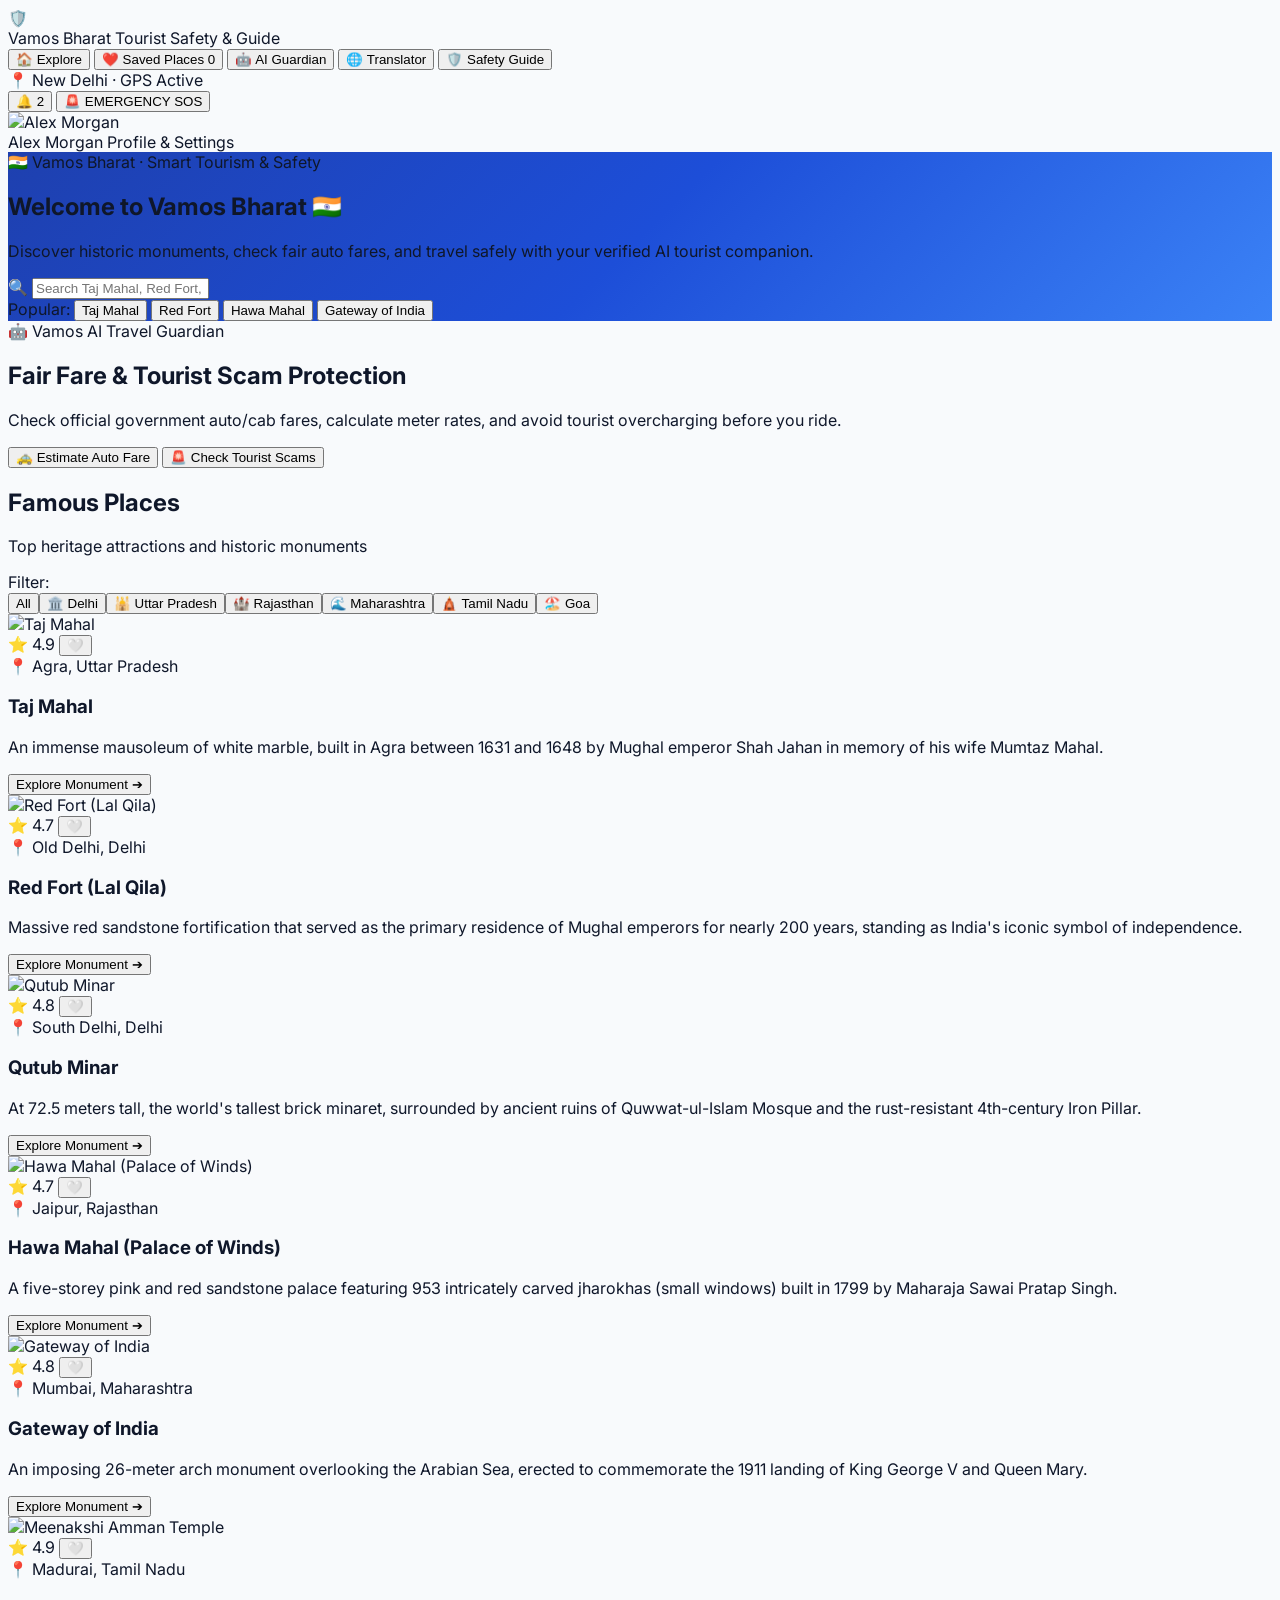
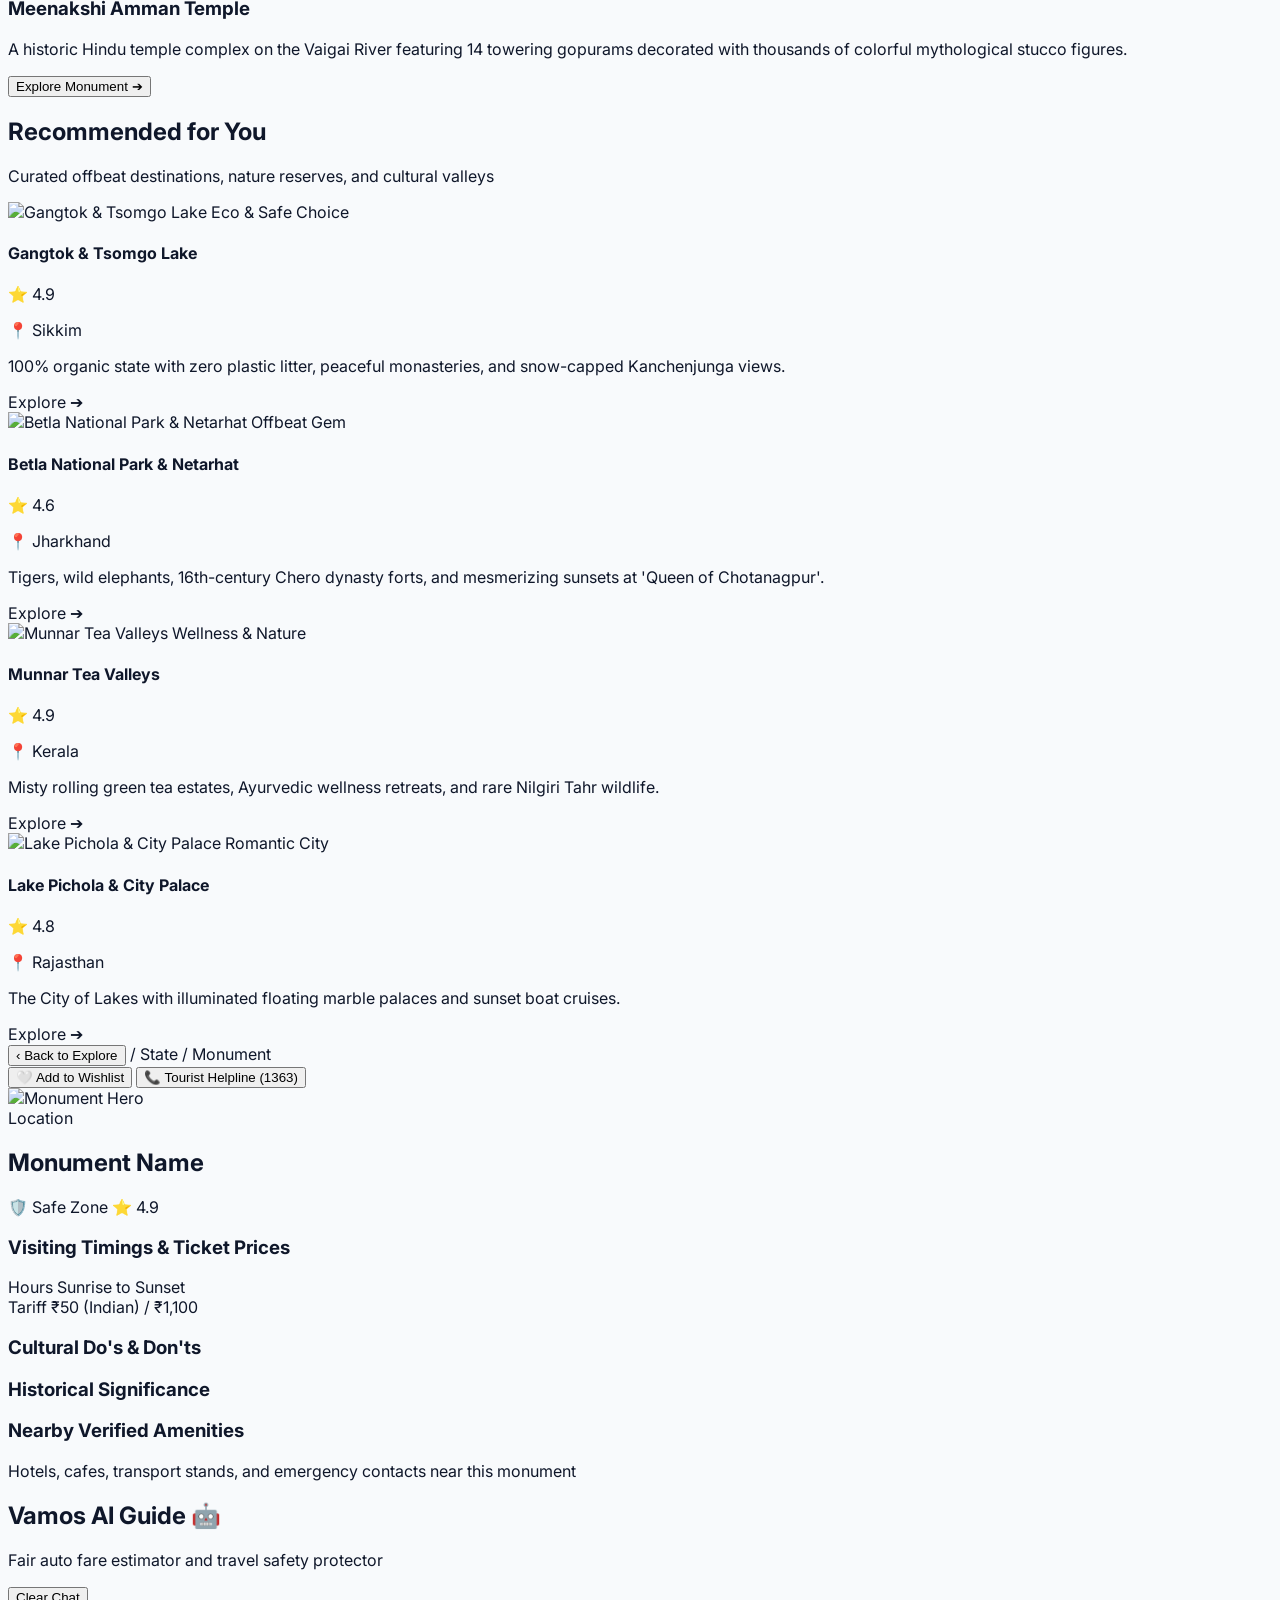
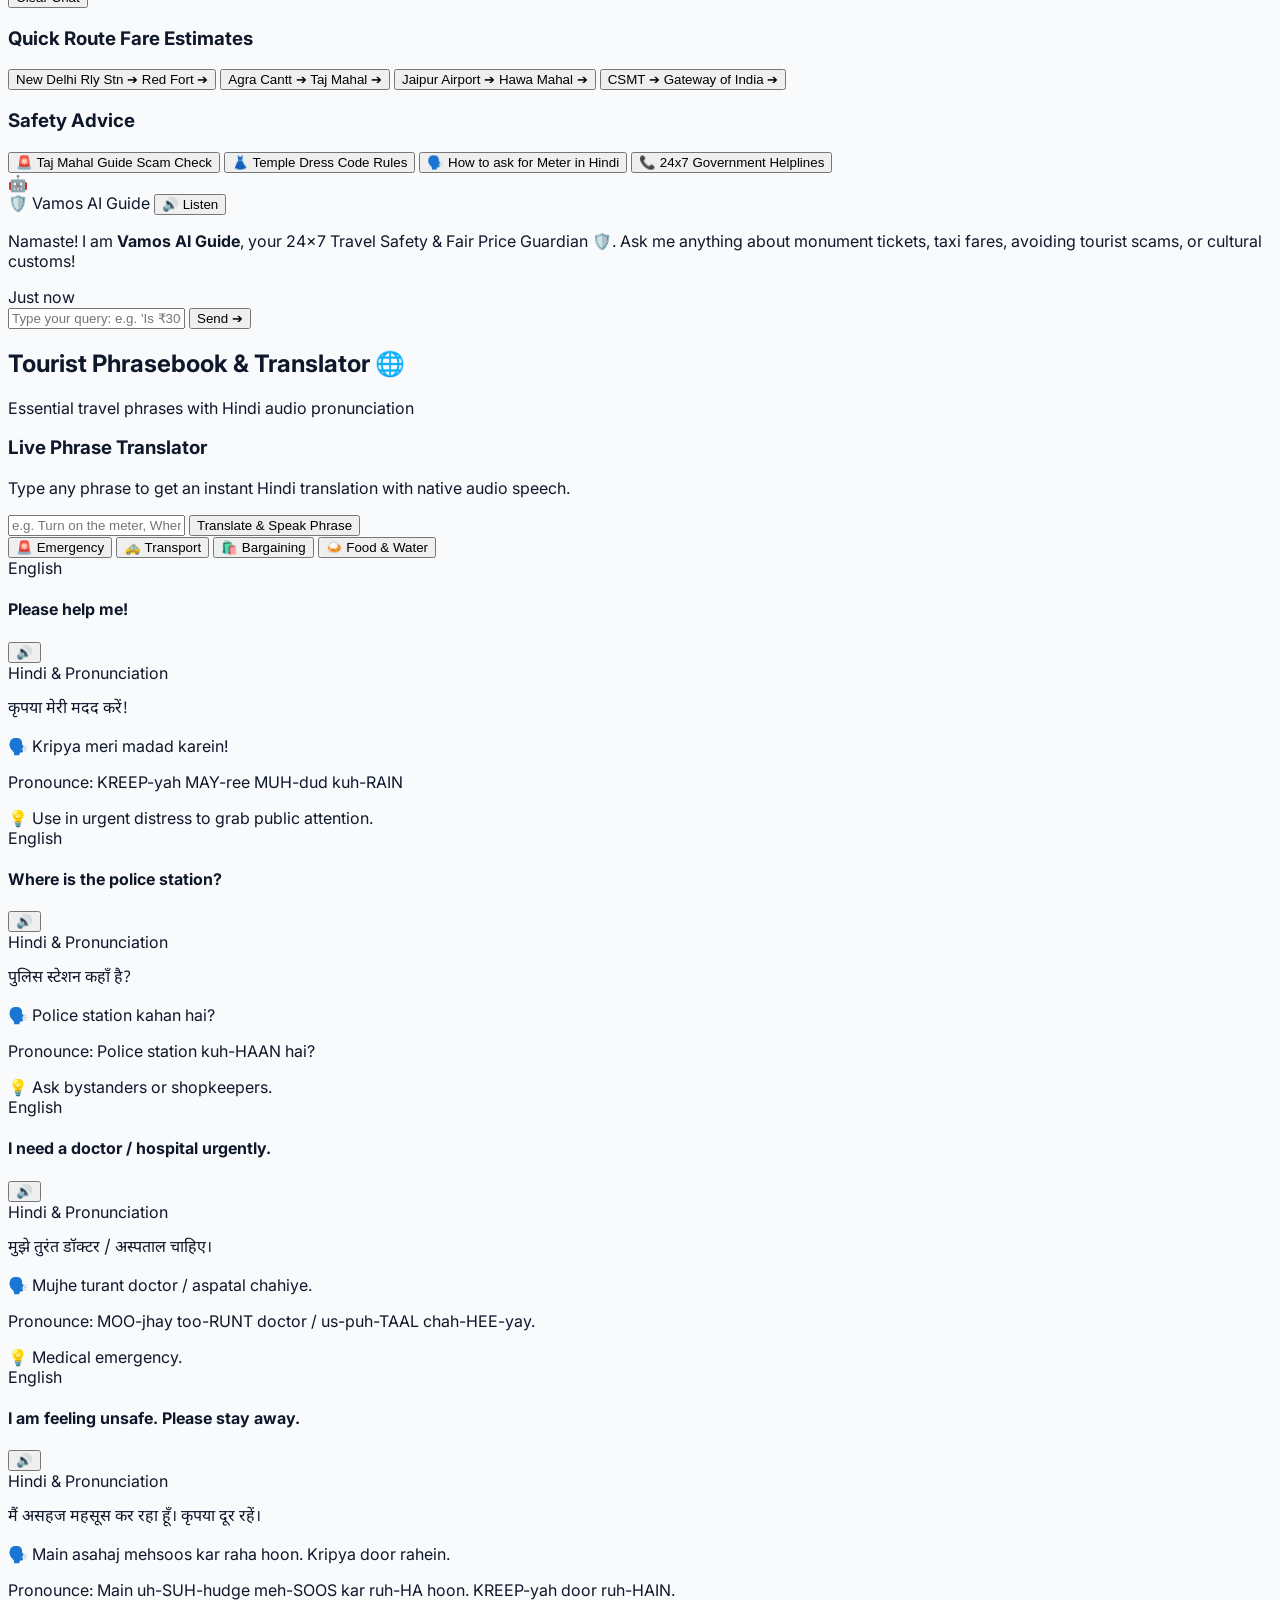
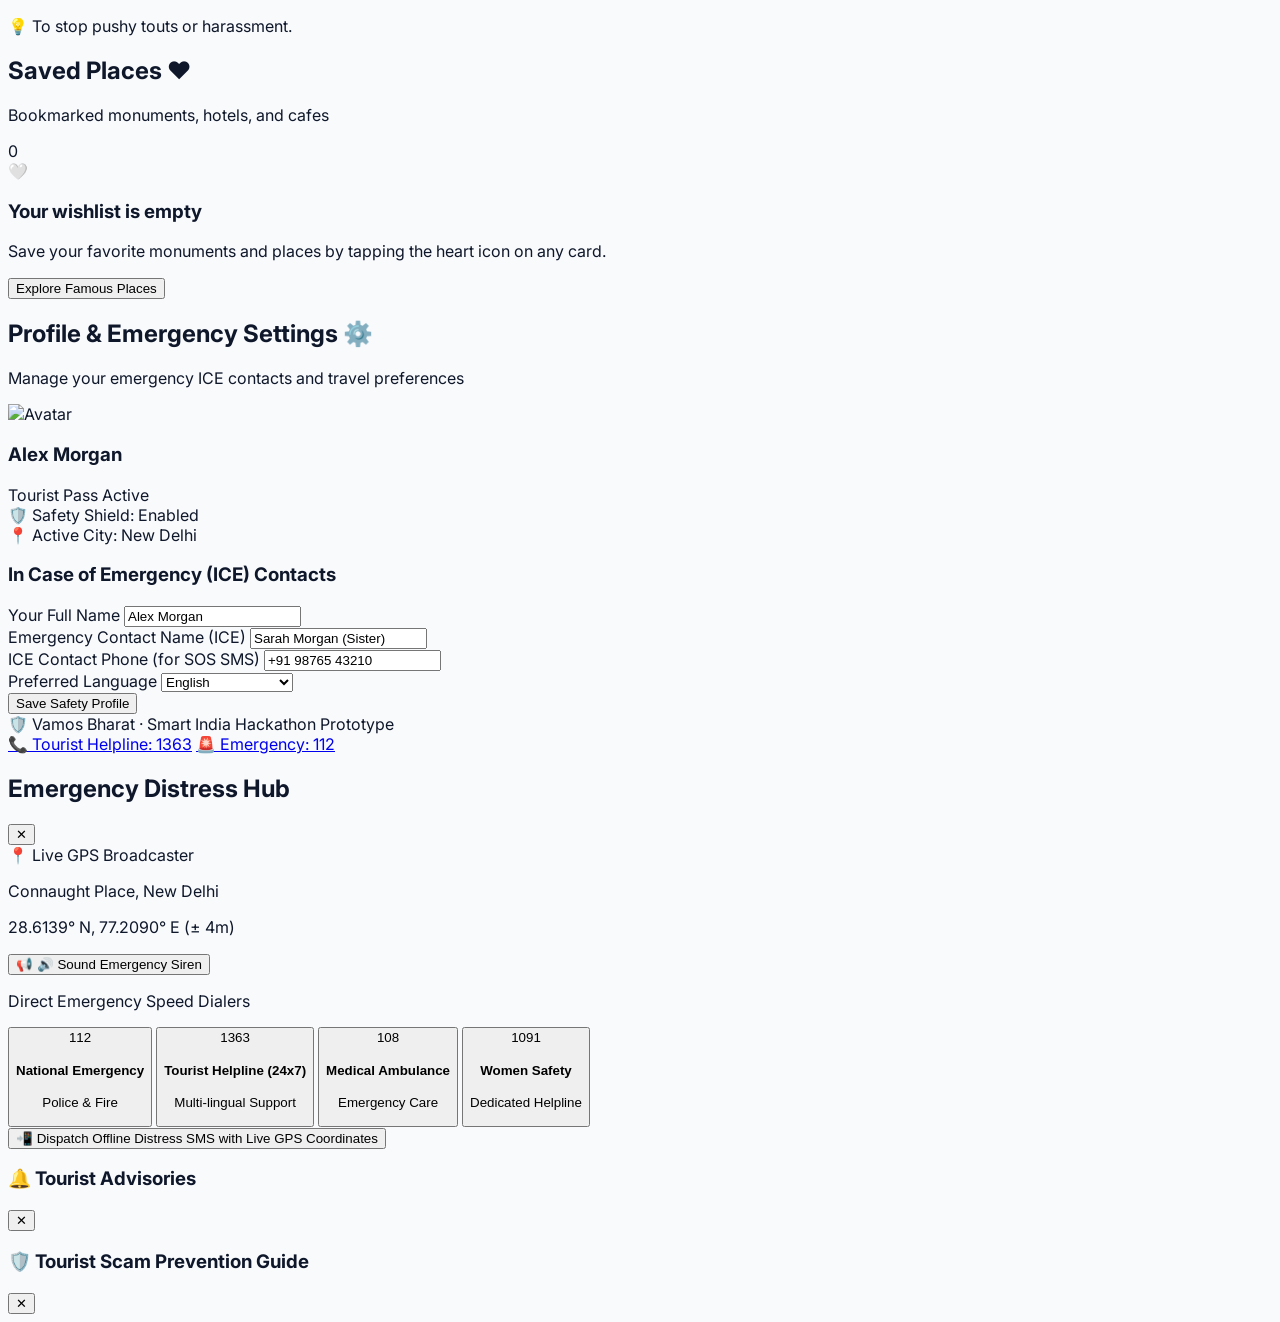
==== frontend/index.html @ 73ba0bb0 "Build YatraSuraksha / Vamos Bharat matching yatrasuraksha-sih-fuef.vercel.app with vercel deployment" ====
<!DOCTYPE html>
<html lang="en">
<head>
  <meta charset="UTF-8" />
  <meta name="viewport" content="width=device-width, initial-scale=1.0" />
  <title>Vamos Bharat - Smart Tourism & Tourist Safety Platform</title>
  <meta name="description" content="AI-powered Tourist Safety, Fair Price Guardian & Verified Monument Travel Companion for Smart India Hackathon. Features real-time GPS safety status, verified monument guides, fair fare calculator, AI tourist guardian, translation toolkit, and 1-tap SOS emergency response." />

  <!-- Tailwind CSS CDN -->
  <script src="https://cdn.tailwindcss.com"></script>
  <script>
    tailwind.config = {
      theme: {
        extend: {
          colors: {
            brand: {
              50: '#eff6ff',
              100: '#dbeafe',
              500: '#3b82f6',
              600: '#2563eb',
              700: '#1d4ed8',
            },
            emergency: {
              500: '#ef4444',
              600: '#dc2626',
              700: '#b91c1c',
            },
            surface: '#f8fafc',
            slateHeading: '#0f172a',
            slateMuted: '#64748b'
          }
        }
      }
    }
  </script>

  <!-- Custom CSS -->
  <link rel="stylesheet" href="styles.css" />
</head>

<body class="bg-slate-50 min-h-screen text-slate-900 antialiased selection:bg-blue-600 selection:text-white flex flex-col justify-between">

  <!-- ========================================== -->
  <!-- 1. CLEAN DESKTOP TOP NAVIGATION BAR        -->
  <!-- ========================================== -->
  <header class="sticky top-0 z-40 bg-white/95 backdrop-blur-md border-b border-slate-200 shadow-xs">
    <div class="max-w-7xl mx-auto px-6 lg:px-8">
      <div class="flex items-center justify-between h-20 gap-6">
        
        <!-- Left: Clean Brand Logo -->
        <div class="flex items-center gap-3 cursor-pointer flex-shrink-0" onclick="window.Router.navigateTo('home-view')">
          <div class="w-11 h-11 rounded-2xl bg-gradient-to-tr from-blue-600 to-indigo-600 flex items-center justify-center text-white text-2xl font-bold shadow-md">
            🛡️
          </div>
          <div>
            <span class="text-lg font-extrabold tracking-tight text-slate-900 leading-none">Vamos Bharat</span>
            <span class="block text-xs font-medium text-slate-500 mt-0.5">Tourist Safety & Guide</span>
          </div>
        </div>

        <!-- Center: Clean Navigation Links -->
        <nav class="hidden md:flex items-center gap-2">
          <button data-nav-target="home-view" class="px-4 py-2 rounded-xl text-xs font-bold text-blue-600 bg-blue-50 transition">
            🏠 Explore
          </button>
          
          <button data-nav-target="wishlist-view" class="px-4 py-2 rounded-xl text-xs font-bold text-slate-600 hover:text-blue-600 hover:bg-slate-100 transition relative">
            ❤️ Saved Places
            <span class="wishlist-badge-count text-[10px] bg-blue-600 text-white font-bold px-1.5 py-0.2 rounded-full hidden ml-1">0</span>
          </button>

          <button data-nav-target="ai-chat-view" class="px-4 py-2 rounded-xl text-xs font-bold text-slate-600 hover:text-blue-600 hover:bg-slate-100 transition">
            🤖 AI Guardian
          </button>

          <button data-nav-target="translation-view" class="px-4 py-2 rounded-xl text-xs font-bold text-slate-600 hover:text-blue-600 hover:bg-slate-100 transition">
            🌐 Translator
          </button>

          <button onclick="window.App.openScamGuideModal()" class="px-4 py-2 rounded-xl text-xs font-bold text-slate-600 hover:text-blue-600 hover:bg-slate-100 transition">
            🛡️ Safety Guide
          </button>
        </nav>

        <!-- Right: GPS Status, SOS Button & Visible Profile -->
        <div class="flex items-center gap-4 flex-shrink-0">
          
          <!-- Live GPS Status Badge -->
          <div class="hidden lg:flex items-center gap-2 bg-emerald-50 border border-emerald-200 px-3 py-1.5 rounded-xl text-xs font-semibold text-emerald-800">
            <span class="w-2 h-2 rounded-full bg-emerald-500 animate-ping"></span>
            <span>📍 New Delhi · GPS Active</span>
          </div>

          <!-- Notification Bell -->
          <button id="notification-bell-btn" class="w-10 h-10 rounded-xl bg-slate-100 hover:bg-slate-200 flex items-center justify-center text-slate-700 relative transition" title="Tourist Advisories">
            <span class="text-base">🔔</span>
            <span class="absolute -top-1 -right-1 w-4 h-4 rounded-full bg-rose-500 text-white text-[10px] font-bold flex items-center justify-center ring-2 ring-white">2</span>
          </button>

          <!-- High-Contrast Emergency SOS Button -->
          <button data-trigger-sos class="sos-glow-button px-5 py-2.5 rounded-xl bg-rose-600 hover:bg-rose-700 text-white text-xs font-extrabold shadow-md flex items-center gap-2 transition transform active:scale-95" title="Emergency SOS Dispatch">
            <span class="text-base">🚨</span>
            <span>EMERGENCY SOS</span>
          </button>

          <!-- User Profile: Clearly Visible Picture and Name -->
          <div data-nav-target="profile-view" class="flex items-center gap-3 pl-3 border-l border-slate-200 cursor-pointer group">
            <img src="https://images.unsplash.com/photo-1534528741775-53994a69daeb?auto=format&fit=crop&w=160&q=80" alt="Alex Morgan" class="w-10 h-10 rounded-full object-cover border-2 border-blue-600 group-hover:ring-2 group-hover:ring-blue-400 shadow-sm transition" />
            <div class="hidden sm:block text-left">
              <span id="header-user-greeting" class="text-xs font-bold text-slate-900 block leading-tight">Alex Morgan</span>
              <span class="text-[11px] text-slate-500">Profile & Settings</span>
            </div>
          </div>

        </div>

      </div>
    </div>
  </header>

  <!-- ========================================== -->
  <!-- MAIN CONTAINER FOR DESKTOP SPA VIEWS       -->
  <!-- ========================================== -->
  <main id="app-main-content" class="flex-1 max-w-7xl w-full mx-auto px-6 lg:px-8 py-8">
    
    <!-- ========================================== -->
    <!-- VIEW 1: HOME DASHBOARD (CLEAN & SPACIOUS)  -->
    <!-- ========================================== -->
    <section id="home-view" class="app-view space-y-12">
      
      <!-- Section: Clean Hero Banner -->
      <div class="hero-gradient-bg rounded-3xl p-8 sm:p-12 text-white shadow-md relative overflow-hidden flex flex-col items-center text-center space-y-5">
        <div class="max-w-3xl space-y-3 z-10">
          <div class="inline-flex items-center gap-2 px-4 py-1.5 rounded-full bg-white/15 backdrop-blur-md text-xs font-bold text-white border border-white/20">
            <span>🇮🇳</span> <span>Vamos Bharat · Smart Tourism & Safety</span>
          </div>
          <h1 class="text-3xl sm:text-4xl font-extrabold tracking-tight leading-tight">
            Welcome to Vamos Bharat 🇮🇳
          </h1>
          <p class="text-sm sm:text-base text-blue-100 leading-relaxed max-w-2xl mx-auto">
            Discover historic monuments, check fair auto fares, and travel safely with your verified AI tourist companion.
          </p>
        </div>

        <!-- Integrated Clean Search Bar -->
        <div class="w-full max-w-2xl relative z-10 mt-2">
          <span class="absolute inset-y-0 left-0 pl-4 flex items-center pointer-events-none text-slate-400 text-base">🔍</span>
          <input type="text" id="global-search-input" placeholder="Search Taj Mahal, Red Fort, Delhi, Jaipur, Mumbai..." class="w-full pl-12 pr-4 py-4 bg-white rounded-2xl text-sm font-medium text-slate-900 placeholder-slate-400 focus:outline-none focus:ring-4 focus:ring-blue-300 shadow-lg transition" />
        </div>

        <!-- Quick Search Tags -->
        <div class="flex flex-wrap items-center justify-center gap-2 text-xs text-blue-100 z-10 pt-1">
          <span class="font-medium text-blue-200">Popular:</span>
          <button onclick="window.App.handleSearch('Taj Mahal')" class="px-3 py-1 rounded-full bg-white/15 hover:bg-white/25 text-white transition">Taj Mahal</button>
          <button onclick="window.App.handleSearch('Red Fort')" class="px-3 py-1 rounded-full bg-white/15 hover:bg-white/25 text-white transition">Red Fort</button>
          <button onclick="window.App.handleSearch('Hawa Mahal')" class="px-3 py-1 rounded-full bg-white/15 hover:bg-white/25 text-white transition">Hawa Mahal</button>
          <button onclick="window.App.handleSearch('Gateway of India')" class="px-3 py-1 rounded-full bg-white/15 hover:bg-white/25 text-white transition">Gateway of India</button>
        </div>

        <!-- Background subtle glow -->
        <div class="absolute -right-12 -bottom-12 w-64 h-64 bg-white/10 rounded-full blur-2xl pointer-events-none"></div>
      </div>

      <!-- Section: AI Price & Safety Guardian Spotlight Card -->
      <div class="bg-white border border-slate-200 rounded-3xl p-6 sm:p-8 shadow-xs flex flex-col md:flex-row items-center justify-between gap-6">
        <div class="space-y-2 max-w-2xl">
          <div class="inline-flex items-center gap-2 px-3 py-1 rounded-full bg-blue-50 text-blue-700 text-xs font-bold">
            <span>🤖</span> <span>Vamos AI Travel Guardian</span>
          </div>
          <h2 class="text-xl font-extrabold text-slate-900">Fair Fare & Tourist Scam Protection</h2>
          <p class="text-xs sm:text-sm text-slate-600 leading-relaxed">
            Check official government auto/cab fares, calculate meter rates, and avoid tourist overcharging before you ride.
          </p>
        </div>

        <div class="flex flex-wrap items-center gap-3 flex-shrink-0">
          <button onclick="window.Router.navigateTo('ai-chat-view', { presetQuery: 'Auto fare estimate from Station to Red Fort' })" class="px-5 py-3 rounded-2xl bg-blue-600 hover:bg-blue-700 text-white text-xs font-bold shadow-sm transition flex items-center gap-2">
            <span>🚕</span> <span>Estimate Auto Fare</span>
          </button>
          <button onclick="window.Router.navigateTo('ai-chat-view', { presetQuery: 'Taj Mahal guide scam check and ticket cost' })" class="px-5 py-3 rounded-2xl bg-slate-100 hover:bg-slate-200 text-slate-700 text-xs font-bold transition flex items-center gap-2">
            <span>🚨</span> <span>Check Tourist Scams</span>
          </button>
        </div>
      </div>

      <!-- Section: Famous Places (3-Column Desktop Grid) -->
      <div class="space-y-6">
        <div class="flex flex-col sm:flex-row sm:items-center justify-between gap-4">
          <div>
            <h2 class="text-xl font-extrabold text-slate-900 tracking-tight">Famous Places</h2>
            <p class="text-xs text-slate-500 mt-0.5">Top heritage attractions and historic monuments</p>
          </div>

          <!-- State Filter Tabs -->
          <div class="flex items-center gap-2">
            <span class="text-xs font-bold text-slate-400">Filter:</span>
            <div id="states-pills-list" class="flex gap-2 overflow-x-auto no-scrollbar py-1">
              <!-- Rendered dynamically -->
            </div>
          </div>
        </div>

        <!-- 3-Column Grid -->
        <div id="famous-places-carousel" class="grid grid-cols-1 md:grid-cols-2 lg:grid-cols-3 gap-8">
          <!-- Rendered dynamically by app.js -->
        </div>
      </div>

      <!-- Section: Recommended Hidden Gems -->
      <div class="space-y-6 pt-6 border-t border-slate-200">
        <div>
          <h2 class="text-xl font-extrabold text-slate-900 tracking-tight">Recommended for You</h2>
          <p class="text-xs text-slate-500 mt-0.5">Curated offbeat destinations, nature reserves, and cultural valleys</p>
        </div>

        <div id="recommended-gems-list" class="grid grid-cols-1 sm:grid-cols-2 lg:grid-cols-4 gap-6">
          <!-- Rendered dynamically by app.js -->
        </div>
      </div>

    </section>

    <!-- ========================================== -->
    <!-- VIEW 2: MONUMENT DETAIL (CLEAN 2-COLUMN)   -->
    <!-- ========================================== -->
    <section id="monument-detail-view" class="app-view hidden space-y-8">
      
      <!-- Top Action Bar -->
      <div class="flex items-center justify-between pb-4 border-b border-slate-200">
        <div class="flex items-center gap-2 text-xs">
          <button data-back-btn class="px-4 py-2 rounded-xl bg-white border border-slate-200 hover:bg-slate-50 text-slate-700 font-bold flex items-center gap-1.5 shadow-xs transition">
            ‹ <span>Back to Explore</span>
          </button>
          <span class="text-slate-300">/</span>
          <span id="detail-breadcrumb-state" class="text-slate-500 font-medium">State</span>
          <span class="text-slate-300">/</span>
          <span id="detail-breadcrumb-name" class="font-bold text-slate-800">Monument</span>
        </div>

        <div class="flex items-center gap-3">
          <button id="detail-favorite-toggle-btn" class="px-5 py-2.5 rounded-xl bg-white border border-slate-200 text-xs font-bold text-slate-700 shadow-xs hover:border-rose-300 flex items-center gap-2 transition">
            🤍 <span>Add to Wishlist</span>
          </button>
          <button onclick="window.SOSSystem.confirmEmergencyCall('1363', 'Ministry of Tourism Helpline')" class="px-4 py-2.5 rounded-xl bg-blue-50 text-blue-700 border border-blue-200 text-xs font-bold hover:bg-blue-100 flex items-center gap-1.5">
            📞 <span>Tourist Helpline (1363)</span>
          </button>
        </div>
      </div>

      <!-- 2-Column Clean Layout -->
      <div class="grid grid-cols-1 lg:grid-cols-12 gap-10 items-start">
        
        <!-- Left Column (5 Cols): Hero Photo, Timings, Tickets & Do's/Don'ts -->
        <div class="lg:col-span-5 space-y-6">
          
          <!-- Hero Photo -->
          <div class="relative rounded-3xl overflow-hidden shadow-sm border border-slate-200">
            <img id="detail-hero-image" src="" alt="Monument Hero" class="w-full h-80 object-cover" />
            <div class="absolute inset-0 bg-gradient-to-t from-slate-950/80 via-transparent to-transparent"></div>
            
            <div class="absolute bottom-5 left-5 right-5 text-white">
              <span id="detail-monument-location" class="text-[11px] font-bold uppercase tracking-wider px-3 py-1 rounded bg-blue-600/90 inline-block mb-2">
                Location
              </span>
              <h2 id="detail-monument-title" class="text-2xl font-extrabold leading-tight text-white mb-1.5">Monument Name</h2>
              
              <div class="flex items-center justify-between text-xs font-bold">
                <span id="detail-safety-badge" class="text-emerald-400 bg-black/40 px-3 py-1 rounded-full backdrop-blur-xs">
                  🛡️ Safe Zone
                </span>
                <span id="detail-rating" class="text-amber-300">
                  ⭐ 4.9
                </span>
              </div>
            </div>
          </div>

          <!-- Quick Timings & Ticket Info -->
          <div class="bg-white rounded-3xl p-6 border border-slate-200 shadow-xs space-y-4">
            <h3 class="text-xs font-extrabold text-slate-900 uppercase tracking-wider">
              Visiting Timings & Ticket Prices
            </h3>
            
            <div class="grid grid-cols-2 gap-3 text-xs">
              <div class="bg-slate-50 rounded-2xl p-4 border border-slate-100">
                <span class="text-[10px] text-slate-400 uppercase font-bold tracking-wider block mb-1">Hours</span>
                <span id="detail-timings" class="font-bold text-slate-900">Sunrise to Sunset</span>
              </div>
              <div class="bg-slate-50 rounded-2xl p-4 border border-slate-100">
                <span class="text-[10px] text-slate-400 uppercase font-bold tracking-wider block mb-1">Tariff</span>
                <span id="detail-ticket-price" class="font-bold text-slate-900">₹50 (Indian) / ₹1,100</span>
              </div>
            </div>
          </div>

          <!-- Cultural Do's & Don'ts -->
          <div class="bg-white rounded-3xl p-6 border border-slate-200 shadow-xs space-y-4">
            <h3 class="text-xs font-extrabold text-slate-900 uppercase tracking-wider">
              Cultural Do's & Don'ts
            </h3>
            <ul id="detail-dos-list" class="space-y-2.5">
              <!-- Rendered dynamically -->
            </ul>
          </div>

        </div>

        <!-- Right Column (7 Cols): History, Architecture & Nearby Amenities -->
        <div class="lg:col-span-7 space-y-8">
          
          <!-- History & Architectural Significance -->
          <div class="bg-white rounded-3xl p-8 border border-slate-200 shadow-xs space-y-4">
            <h3 class="text-base font-extrabold text-slate-900">Historical Significance</h3>
            <p id="detail-history-text" class="text-sm text-slate-700 leading-relaxed"></p>
            <p id="detail-architecture-text" class="text-xs text-slate-500 leading-relaxed italic border-t border-slate-100 pt-4"></p>
          </div>

          <!-- Nearby Amenities Sub-Tabs -->
          <div class="bg-white rounded-3xl p-8 border border-slate-200 shadow-xs space-y-6">
            <div>
              <h3 class="text-base font-extrabold text-slate-900">Nearby Verified Amenities</h3>
              <p class="text-xs text-slate-500 mt-0.5">Hotels, cafes, transport stands, and emergency contacts near this monument</p>
            </div>

            <!-- Subtabs Navigation -->
            <div id="detail-subtabs-nav" class="flex gap-2 overflow-x-auto no-scrollbar pb-1">
              <!-- Subtabs rendered dynamically -->
            </div>

            <!-- Subtabs Content Container -->
            <div id="detail-subtabs-content" class="grid grid-cols-1 md:grid-cols-2 gap-4 pt-2">
              <!-- Cards rendered dynamically -->
            </div>
          </div>

        </div>

      </div>
    </section>

    <!-- ========================================== -->
    <!-- VIEW 3: AI TRAVEL GUARDIAN (SPLIT CONSOLE) -->
    <!-- ========================================== -->
    <section id="ai-chat-view" class="app-view hidden space-y-6">
      
      <div class="flex items-center justify-between pb-3 border-b border-slate-200">
        <div>
          <h2 class="text-xl font-extrabold text-slate-900">Vamos AI Guide 🤖</h2>
          <p class="text-xs text-slate-500 mt-0.5">Fair auto fare estimator and travel safety protector</p>
        </div>
        <button id="clear-chat-btn" class="px-4 py-2 rounded-xl bg-white border border-slate-200 text-xs font-bold text-slate-600 hover:bg-slate-50 transition">
          Clear Chat
        </button>
      </div>

      <!-- Split Console -->
      <div class="grid grid-cols-1 lg:grid-cols-12 gap-8 items-start">
        
        <!-- Left Panel: Fast Quick Prompts (4 Cols) -->
        <div class="lg:col-span-4 space-y-4">
          
          <div class="bg-white rounded-3xl p-6 border border-slate-200 shadow-xs space-y-4">
            <h3 class="text-xs font-extrabold text-slate-900 uppercase tracking-wider">
              Quick Route Fare Estimates
            </h3>
            
            <div class="space-y-2">
              <button data-chat-prompt="Auto fare estimate from Station to Red Fort" class="w-full text-left p-3 rounded-2xl bg-slate-50 hover:bg-blue-50 border border-slate-200 hover:border-blue-300 text-xs text-slate-800 font-semibold transition flex items-center justify-between">
                <span>New Delhi Rly Stn ➔ Red Fort</span>
                <span class="text-blue-600">➔</span>
              </button>

              <button data-chat-prompt="Agra Cantt station to Taj Mahal auto fare" class="w-full text-left p-3 rounded-2xl bg-slate-50 hover:bg-blue-50 border border-slate-200 hover:border-blue-300 text-xs text-slate-800 font-semibold transition flex items-center justify-between">
                <span>Agra Cantt ➔ Taj Mahal</span>
                <span class="text-blue-600">➔</span>
              </button>

              <button data-chat-prompt="Jaipur Airport to Hawa Mahal cab fare" class="w-full text-left p-3 rounded-2xl bg-slate-50 hover:bg-blue-50 border border-slate-200 hover:border-blue-300 text-xs text-slate-800 font-semibold transition flex items-center justify-between">
                <span>Jaipur Airport ➔ Hawa Mahal</span>
                <span class="text-blue-600">➔</span>
              </button>

              <button data-chat-prompt="CSMT station to Gateway of India taxi meter fare" class="w-full text-left p-3 rounded-2xl bg-slate-50 hover:bg-blue-50 border border-slate-200 hover:border-blue-300 text-xs text-slate-800 font-semibold transition flex items-center justify-between">
                <span>CSMT ➔ Gateway of India</span>
                <span class="text-blue-600">➔</span>
              </button>
            </div>
          </div>

          <!-- Common Safety Queries -->
          <div class="bg-white rounded-3xl p-6 border border-slate-200 shadow-xs space-y-4">
            <h3 class="text-xs font-extrabold text-slate-900 uppercase tracking-wider">
              Safety Advice
            </h3>
            
            <div class="space-y-2">
              <button data-chat-prompt="Taj Mahal guide scam check and ticket cost" class="w-full text-left p-3 rounded-2xl bg-slate-50 hover:bg-blue-50 border border-slate-200 hover:border-blue-300 text-xs text-slate-800 font-semibold transition">
                🚨 Taj Mahal Guide Scam Check
              </button>

              <button data-chat-prompt="Indian temple dress code rules" class="w-full text-left p-3 rounded-2xl bg-slate-50 hover:bg-blue-50 border border-slate-200 hover:border-blue-300 text-xs text-slate-800 font-semibold transition">
                👗 Temple Dress Code Rules
              </button>

              <button data-chat-prompt="How to ask for meter in Hindi" class="w-full text-left p-3 rounded-2xl bg-slate-50 hover:bg-blue-50 border border-slate-200 hover:border-blue-300 text-xs text-slate-800 font-semibold transition">
                🗣️ How to ask for Meter in Hindi
              </button>

              <button data-chat-prompt="Emergency tourist helpline numbers" class="w-full text-left p-3 rounded-2xl bg-slate-50 hover:bg-blue-50 border border-slate-200 hover:border-blue-300 text-xs text-slate-800 font-semibold transition">
                📞 24x7 Government Helplines
              </button>
            </div>
          </div>

        </div>

        <!-- Right Panel: Live AI Conversation (8 Cols) -->
        <div class="lg:col-span-8 bg-white border border-slate-200 rounded-3xl shadow-xs flex flex-col h-[650px] overflow-hidden">
          
          <!-- Chat Messages Area -->
          <div id="chat-messages-list" class="flex-1 p-6 overflow-y-auto space-y-4 bg-slate-50/50">
            <!-- Rendered dynamically -->
          </div>

          <!-- Bottom Form -->
          <form id="chat-input-form" class="p-4 bg-white border-t border-slate-200 flex items-center gap-3">
            <input type="text" id="chat-user-input" placeholder="Type your query: e.g. 'Is ₹300 fair for auto in Agra?', 'Entry tickets for Qutub Minar'..." class="flex-1 px-4 py-3 bg-slate-50 border border-slate-200 rounded-2xl text-xs text-slate-800 placeholder-slate-400 focus:outline-none focus:ring-2 focus:ring-blue-500 focus:bg-white transition" autocomplete="off" />
            <button type="submit" class="px-6 py-3 rounded-2xl bg-blue-600 hover:bg-blue-700 text-white font-bold text-xs shadow-md transition flex items-center gap-1.5 flex-shrink-0">
              <span>Send</span>
              <span>➔</span>
            </button>
          </form>

        </div>

      </div>
    </section>

    <!-- ========================================== -->
    <!-- VIEW 4: TRANSLATION TOOLKIT                -->
    <!-- ========================================== -->
    <section id="translation-view" class="app-view hidden space-y-8">
      
      <div class="pb-3 border-b border-slate-200">
        <h2 class="text-xl font-extrabold text-slate-900">Tourist Phrasebook & Translator 🌐</h2>
        <p class="text-xs text-slate-500 mt-0.5">Essential travel phrases with Hindi audio pronunciation</p>
      </div>

      <div class="grid grid-cols-1 lg:grid-cols-12 gap-8 items-start">
        
        <!-- Left Panel: Live Custom Translator -->
        <div class="lg:col-span-5 space-y-4">
          <div class="bg-white border border-slate-200 rounded-3xl p-6 shadow-xs space-y-4 sticky top-24">
            <h3 class="text-sm font-extrabold text-slate-900">Live Phrase Translator</h3>
            <p class="text-xs text-slate-500 leading-relaxed">Type any phrase to get an instant Hindi translation with native audio speech.</p>

            <form id="custom-translate-form" class="space-y-3">
              <input type="text" id="custom-translate-input" placeholder="e.g. Turn on the meter, Where is the hospital..." class="w-full px-4 py-3 bg-slate-50 border border-slate-200 rounded-2xl text-xs text-slate-800 focus:outline-none focus:ring-2 focus:ring-blue-500" />
              <button type="submit" class="w-full py-3 rounded-2xl bg-blue-600 text-white text-xs font-bold hover:bg-blue-700 shadow-sm transition">
                Translate & Speak Phrase
              </button>
            </form>

            <div id="custom-translate-result" class="hidden"></div>
          </div>
        </div>

        <!-- Right Panel: Phrasebook Grid -->
        <div class="lg:col-span-7 space-y-6">
          
          <!-- Category Tabs -->
          <div class="flex gap-2 overflow-x-auto no-scrollbar pb-1">
            <button data-phrase-category="emergency" class="px-4 py-2.5 rounded-xl text-xs font-bold transition flex items-center gap-1.5 bg-blue-600 text-white shadow-sm">
              🚨 Emergency
            </button>
            <button data-phrase-category="transport" class="px-4 py-2.5 rounded-xl text-xs font-bold transition flex items-center gap-1.5 bg-white text-slate-600 border border-slate-200 hover:border-blue-300">
              🚕 Transport
            </button>
            <button data-phrase-category="shopping" class="px-4 py-2.5 rounded-xl text-xs font-bold transition flex items-center gap-1.5 bg-white text-slate-600 border border-slate-200 hover:border-blue-300">
              🛍️ Bargaining
            </button>
            <button data-phrase-category="food" class="px-4 py-2.5 rounded-xl text-xs font-bold transition flex items-center gap-1.5 bg-white text-slate-600 border border-slate-200 hover:border-blue-300">
              🍛 Food & Water
            </button>
          </div>

          <!-- Cards Grid -->
          <div id="phrasebook-cards-list" class="grid grid-cols-1 md:grid-cols-2 gap-4">
            <!-- Rendered dynamically -->
          </div>

        </div>

      </div>
    </section>

    <!-- ========================================== -->
    <!-- VIEW 5: WISHLIST                           -->
    <!-- ========================================== -->
    <section id="wishlist-view" class="app-view hidden space-y-8">
      
      <div class="flex items-center justify-between pb-4 border-b border-slate-200">
        <div>
          <h2 class="text-xl font-extrabold text-slate-900">Saved Places ❤️</h2>
          <p class="text-xs text-slate-500 mt-0.5">Bookmarked monuments, hotels, and cafes</p>
        </div>
        <span class="wishlist-badge-count text-xs font-bold bg-blue-100 text-blue-700 px-3 py-1 rounded-full">0 saved places</span>
      </div>

      <!-- Wishlist Grid -->
      <div id="wishlist-items-container" class="grid grid-cols-1 sm:grid-cols-2 lg:grid-cols-3 gap-8">
        <!-- Rendered dynamically -->
      </div>

      <!-- Empty State -->
      <div id="wishlist-empty-state" class="py-20 text-center space-y-4 hidden bg-white rounded-3xl border border-slate-200 p-8 max-w-lg mx-auto">
        <div class="text-5xl">🤍</div>
        <h3 class="text-base font-bold text-slate-900">Your wishlist is empty</h3>
        <p class="text-xs text-slate-500 leading-relaxed">Save your favorite monuments and places by tapping the heart icon on any card.</p>
        <button class="px-5 py-2.5 rounded-xl bg-blue-600 text-white text-xs font-bold hover:bg-blue-700 shadow-sm transition" onclick="window.Router.navigateTo('home-view')">
          Explore Famous Places
        </button>
      </div>

    </section>

    <!-- ========================================== -->
    <!-- VIEW 6: PROFILE & SETTINGS                 -->
    <!-- ========================================== -->
    <section id="profile-view" class="app-view hidden space-y-8">
      
      <div class="pb-3 border-b border-slate-200">
        <h2 class="text-xl font-extrabold text-slate-900">Profile & Emergency Settings ⚙️</h2>
        <p class="text-xs text-slate-500 mt-0.5">Manage your emergency ICE contacts and travel preferences</p>
      </div>

      <div class="grid grid-cols-1 lg:grid-cols-12 gap-8 items-start">
        
        <!-- Left: Profile Badge Card (4 Cols) -->
        <div class="lg:col-span-4 bg-white border border-slate-200 rounded-3xl p-8 shadow-xs text-center space-y-4">
          <img src="https://images.unsplash.com/photo-1534528741775-53994a69daeb?auto=format&fit=crop&w=300&q=80" alt="Avatar" class="w-24 h-24 rounded-full object-cover mx-auto ring-4 ring-blue-600/30 shadow-md" />
          <div>
            <h3 class="text-base font-extrabold text-slate-900">Alex Morgan</h3>
            <span class="inline-block text-xs font-bold bg-blue-100 text-blue-700 px-3 py-0.5 rounded-full mt-1">
              Tourist Pass Active
            </span>
          </div>

          <div class="pt-4 border-t border-slate-100 text-left space-y-2 text-xs">
            <div class="flex items-center justify-between">
              <span class="text-slate-500">🛡️ Safety Shield:</span>
              <span class="font-bold text-emerald-700">Enabled</span>
            </div>
            <div class="flex items-center justify-between">
              <span class="text-slate-500">📍 Active City:</span>
              <span class="font-bold text-slate-800">New Delhi</span>
            </div>
          </div>
        </div>

        <!-- Right: Settings Form (8 Cols) -->
        <div class="lg:col-span-8 bg-white border border-slate-200 rounded-3xl p-8 shadow-xs space-y-6">
          <h3 class="text-xs font-extrabold text-slate-900 uppercase tracking-wider">
            In Case of Emergency (ICE) Contacts
          </h3>

          <form id="profile-settings-form" class="space-y-4">
            <div class="grid grid-cols-1 md:grid-cols-2 gap-4">
              <div>
                <label class="block text-xs font-bold text-slate-700 mb-1">Your Full Name</label>
                <input type="text" id="profile-name-input" value="Alex Morgan" class="w-full px-4 py-3 bg-slate-50 border border-slate-200 rounded-xl text-xs text-slate-800 focus:ring-2 focus:ring-blue-500" />
              </div>

              <div>
                <label class="block text-xs font-bold text-slate-700 mb-1">Emergency Contact Name (ICE)</label>
                <input type="text" id="profile-ice-name-input" value="Sarah Morgan (Sister)" class="w-full px-4 py-3 bg-slate-50 border border-slate-200 rounded-xl text-xs text-slate-800 focus:ring-2 focus:ring-blue-500" />
              </div>
            </div>

            <div class="grid grid-cols-1 md:grid-cols-2 gap-4">
              <div>
                <label class="block text-xs font-bold text-slate-700 mb-1">ICE Contact Phone (for SOS SMS)</label>
                <input type="text" id="profile-ice-phone-input" value="+91 98765 43210" class="w-full px-4 py-3 bg-slate-50 border border-slate-200 rounded-xl text-xs text-slate-800 focus:ring-2 focus:ring-blue-500" />
              </div>

              <div>
                <label class="block text-xs font-bold text-slate-700 mb-1">Preferred Language</label>
                <select id="profile-lang-select" class="w-full px-4 py-3 bg-slate-50 border border-slate-200 rounded-xl text-xs text-slate-800 focus:ring-2 focus:ring-blue-500">
                  <option value="en" selected>English</option>
                  <option value="hi">हिन्दी (Hindi)</option>
                  <option value="es">Español (Spanish)</option>
                  <option value="fr">Français (French)</option>
                  <option value="ja">日本語 (Japanese)</option>
                  <option value="de">Deutsch (German)</option>
                </select>
              </div>
            </div>

            <button type="submit" class="px-6 py-3 bg-blue-600 hover:bg-blue-700 text-white rounded-xl text-xs font-bold shadow-sm transition">
              Save Safety Profile
            </button>
          </form>
        </div>

      </div>
    </section>

  </main>

  <!-- ========================================== -->
  <!-- FOOTER                                     -->
  <!-- ========================================== -->
  <footer class="bg-white border-t border-slate-200 py-6 text-xs text-slate-500">
    <div class="max-w-7xl mx-auto px-6 lg:px-8 flex flex-col md:flex-row items-center justify-between gap-4">
      <div class="flex items-center gap-2">
        <span class="text-base">🛡️</span>
        <span class="font-extrabold text-slate-900">Vamos Bharat</span>
        <span>· Smart India Hackathon Prototype</span>
      </div>
      <div class="flex items-center gap-4 font-semibold">
        <a href="tel:1363" class="text-blue-600 hover:underline">📞 Tourist Helpline: 1363</a>
        <a href="tel:112" class="text-rose-600 hover:underline">🚨 Emergency: 112</a>
      </div>
    </div>
  </footer>

  <!-- ========================================== -->
  <!-- OVERLAY: EMERGENCY SOS MODAL               -->
  <!-- ========================================== -->
  <div id="sos-modal" class="fixed inset-0 bg-slate-950/85 backdrop-blur-md z-50 hidden items-center justify-center p-4">
    <div class="bg-slate-900 border border-slate-800 rounded-3xl w-full max-w-2xl p-6 sm:p-8 shadow-2xl space-y-6 text-white animate-fade-in max-h-[90vh] overflow-y-auto">
      
      <div class="flex items-center justify-between pb-4 border-b border-slate-800">
        <div class="flex items-center gap-2.5">
          <span class="w-3 h-3 rounded-full bg-rose-500 animate-ping"></span>
          <h2 class="text-lg font-extrabold text-rose-400 uppercase tracking-wider">Emergency Distress Hub</h2>
        </div>
        <button id="close-sos-modal-btn" class="w-8 h-8 rounded-full bg-slate-800 hover:bg-slate-700 flex items-center justify-center text-slate-300 font-bold text-sm">
          ✕
        </button>
      </div>

      <!-- GPS Coordinates -->
      <div class="bg-slate-950 border border-slate-800 rounded-2xl p-4 flex flex-col sm:flex-row sm:items-center justify-between gap-4">
        <div>
          <span class="text-[10px] font-bold uppercase tracking-wider text-emerald-400 bg-emerald-950/80 px-2 py-0.5 rounded border border-emerald-800">
            📍 Live GPS Broadcaster
          </span>
          <p id="sos-gps-address" class="text-sm font-bold text-white mt-1.5">Connaught Place, New Delhi</p>
          <p id="sos-gps-coords" class="text-xs font-mono text-slate-400 mt-0.5">28.6139° N, 77.2090° E (± 4m)</p>
        </div>

        <button id="toggle-siren-btn" class="px-5 py-3 rounded-xl bg-white text-rose-600 font-extrabold text-xs shadow-md transition flex items-center gap-2 flex-shrink-0">
          <span>📢</span>
          <span id="siren-status-text">🔊 Sound Emergency Siren</span>
        </button>
      </div>

      <!-- 4 Speed Dial Buttons -->
      <div class="space-y-3">
        <p class="text-xs font-bold text-slate-400 uppercase tracking-wider">Direct Emergency Speed Dialers</p>
        
        <div class="grid grid-cols-1 sm:grid-cols-2 gap-3">
          <button data-sos-dial="112" data-sos-title="112 National Police" class="bg-rose-600/20 border border-rose-500/50 hover:bg-rose-600/30 rounded-2xl p-4 text-left transition flex items-center gap-3 group">
            <div class="w-12 h-12 rounded-xl bg-rose-600 text-white flex items-center justify-center text-xl font-bold flex-shrink-0">
              112
            </div>
            <div>
              <h4 class="text-sm font-bold text-white leading-tight">National Emergency</h4>
              <p class="text-xs text-rose-300">Police & Fire</p>
            </div>
          </button>

          <button data-sos-dial="1363" data-sos-title="1363 Tourist Helpline" class="bg-blue-600/20 border border-blue-500/50 hover:bg-blue-600/30 rounded-2xl p-4 text-left transition flex items-center gap-3 group">
            <div class="w-12 h-12 rounded-xl bg-blue-600 text-white flex items-center justify-center text-xl font-bold flex-shrink-0">
              1363
            </div>
            <div>
              <h4 class="text-sm font-bold text-white leading-tight">Tourist Helpline (24x7)</h4>
              <p class="text-xs text-blue-300">Multi-lingual Support</p>
            </div>
          </button>

          <button data-sos-dial="108" data-sos-title="108 Ambulance" class="bg-emerald-600/20 border border-emerald-500/50 hover:bg-emerald-600/30 rounded-2xl p-4 text-left transition flex items-center gap-3 group">
            <div class="w-12 h-12 rounded-xl bg-emerald-600 text-white flex items-center justify-center text-xl font-bold flex-shrink-0">
              108
            </div>
            <div>
              <h4 class="text-sm font-bold text-white leading-tight">Medical Ambulance</h4>
              <p class="text-xs text-emerald-300">Emergency Care</p>
            </div>
          </button>

          <button data-sos-dial="1091" data-sos-title="1091 Women Helpline" class="bg-purple-600/20 border border-purple-500/50 hover:bg-purple-600/30 rounded-2xl p-4 text-left transition flex items-center gap-3 group">
            <div class="w-12 h-12 rounded-xl bg-purple-600 text-white flex items-center justify-center text-xl font-bold flex-shrink-0">
              1091
            </div>
            <div>
              <h4 class="text-sm font-bold text-white leading-tight">Women Safety</h4>
              <p class="text-xs text-purple-300">Dedicated Helpline</p>
            </div>
          </button>
        </div>
      </div>

      <div class="pt-3 border-t border-slate-800">
        <button id="dispatch-sms-btn" class="w-full py-4 rounded-2xl bg-gradient-to-r from-rose-600 to-red-600 text-white font-extrabold text-xs shadow-xl flex items-center justify-center gap-2">
          <span>📲</span>
          <span>Dispatch Offline Distress SMS with Live GPS Coordinates</span>
        </button>
      </div>

    </div>
  </div>

  <!-- OVERLAY: NOTIFICATIONS MODAL -->
  <div id="notifications-modal" class="fixed inset-0 bg-black/50 backdrop-blur-xs z-50 hidden items-center justify-center p-4">
    <div class="bg-white rounded-3xl w-full max-w-md p-6 shadow-2xl space-y-4 max-h-[80vh] flex flex-col">
      <div class="flex items-center justify-between pb-2 border-b border-slate-100">
        <h3 class="text-sm font-extrabold text-slate-900 flex items-center gap-2">
          <span>🔔</span> <span>Tourist Advisories</span>
        </h3>
        <button id="close-notif-btn" class="w-7 h-7 rounded-full bg-slate-100 text-slate-600 text-xs font-bold">✕</button>
      </div>
      <div id="notifications-feed-list" class="overflow-y-auto flex-1 pr-1">
        <!-- Feed rendered dynamically -->
      </div>
    </div>
  </div>

  <!-- OVERLAY: SCAM PREVENTION GUIDE MODAL -->
  <div id="scam-guide-modal" class="fixed inset-0 bg-black/60 backdrop-blur-xs z-50 hidden items-center justify-center p-4">
    <div class="bg-white rounded-3xl w-full max-w-lg p-6 shadow-2xl space-y-4 max-h-[85vh] flex flex-col">
      <div class="flex items-center justify-between pb-2 border-b border-slate-100">
        <h3 class="text-sm font-extrabold text-slate-900 flex items-center gap-2">
          <span>🛡️</span> <span>Tourist Scam Prevention Guide</span>
        </h3>
        <button onclick="document.getElementById('scam-guide-modal').classList.add('hidden'); document.getElementById('scam-guide-modal').classList.remove('flex')" class="w-7 h-7 rounded-full bg-slate-100 text-slate-600 text-xs font-bold">✕</button>
      </div>
      <div id="scams-list-container" class="overflow-y-auto flex-1 pr-1">
        <!-- Scams rendered dynamically -->
      </div>
    </div>
  </div>

  <!-- Toast Notification Container -->
  <div id="toast-notification-container" class="fixed bottom-8 right-8 z-50 pointer-events-none flex flex-col items-end gap-2"></div>

  <!-- Application Scripts -->
  <script src="js/data.js"></script>
  <script src="js/storage.js"></script>
  <script src="js/router.js"></script>
  <script src="js/ai-assistant.js"></script>
  <script src="js/sos-modal.js"></script>
  <script src="js/translation.js"></script>
  <script src="js/app.js"></script>

</body>
</html>
---- frontend/styles.css ----
/* ===================================================================
   Vamos Bharat - Desktop Design System & Custom Styles
   Smart India Hackathon Prototype: Tourism & Tourist Safety Platform
   =================================================================== */

@import url('https://fonts.googleapis.com/css2?family=Inter:wght@300;400;500;600;700;800&family=Noto+Sans+Devanagari:wght@400;600;700&display=swap');

:root {
  --bg-primary: #F8FAFC;
  --text-heading: #0F172A;
  --text-muted: #64748B;
  --brand-blue: #2563EB;
  --brand-blue-hover: #1D4ED8;
  --emergency-red: #EF4444;
  --emergency-red-hover: #DC2626;
  --surface-card: #FFFFFF;
  --surface-border: #E2E8F0;
}

body {
  font-family: 'Inter', -apple-system, BlinkMacSystemFont, 'Segoe UI', Roboto, sans-serif;
  background-color: var(--bg-primary);
  color: var(--text-heading);
  -webkit-font-smoothing: antialiased;
  -moz-osx-font-smoothing: grayscale;
}

.font-hindi {
  font-family: 'Noto Sans Devanagari', 'Inter', sans-serif;
}

/* Custom Scrollbars */
::-webkit-scrollbar {
  width: 6px;
  height: 6px;
}

::-webkit-scrollbar-track {
  background: #F1F5F9;
}

::-webkit-scrollbar-thumb {
  background: #CBD5E1;
  border-radius: 9999px;
}

::-webkit-scrollbar-thumb:hover {
  background: #94A3B8;
}

.no-scrollbar::-webkit-scrollbar {
  display: none;
}
.no-scrollbar {
  -ms-overflow-style: none;
  scrollbar-width: none;
}

/* View Transitions */
.app-view {
  animation: fadeInView 0.25s ease-out forwards;
}

@keyframes fadeInView {
  from {
    opacity: 0;
    transform: translateY(6px);
  }
  to {
    opacity: 1;
    transform: translateY(0);
  }
}

/* Floating / Header SOS Glowing Pulse Animation */
@keyframes sosGlow {
  0% {
    box-shadow: 0 0 0 0 rgba(239, 68, 68, 0.6);
  }
  70% {
    box-shadow: 0 0 0 10px rgba(239, 68, 68, 0);
  }
  100% {
    box-shadow: 0 0 0 0 rgba(239, 68, 68, 0);
  }
}

.sos-glow-button {
  animation: sosGlow 2s infinite cubic-bezier(0.4, 0, 0.6, 1);
}

/* Siren Strobe Animation */
@keyframes sirenFlash {
  0%, 100% {
    background-color: #EF4444;
  }
  50% {
    background-color: #3B82F6;
  }
}

.siren-active-strobe {
  animation: sirenFlash 0.6s infinite;
}

/* Glassmorphism Utilities */
.glass-header {
  background: rgba(255, 255, 255, 0.95);
  backdrop-filter: blur(12px);
  -webkit-backdrop-filter: blur(12px);
}

/* Line Clamp Utilities */
.line-clamp-1 {
  display: -webkit-box;
  -webkit-line-clamp: 1;
  -webkit-box-orient: vertical;
  overflow: hidden;
}

.line-clamp-2 {
  display: -webkit-box;
  -webkit-line-clamp: 2;
  -webkit-box-orient: vertical;
  overflow: hidden;
}

.line-clamp-3 {
  display: -webkit-box;
  -webkit-line-clamp: 3;
  -webkit-box-orient: vertical;
  overflow: hidden;
}

/* Monument Card Hover Transition */
.monument-desktop-card {
  transition: transform 0.25s ease, box-shadow 0.25s ease, border-color 0.25s ease;
}

.monument-desktop-card:hover {
  transform: translateY(-4px);
  box-shadow: 0 12px 28px -6px rgba(0, 0, 0, 0.1), 0 4px 10px -2px rgba(0, 0, 0, 0.05);
}

/* Hero Background Pattern */
.hero-gradient-bg {
  background: linear-gradient(135deg, #1E40AF 0%, #1D4ED8 50%, #3B82F6 100%);
}
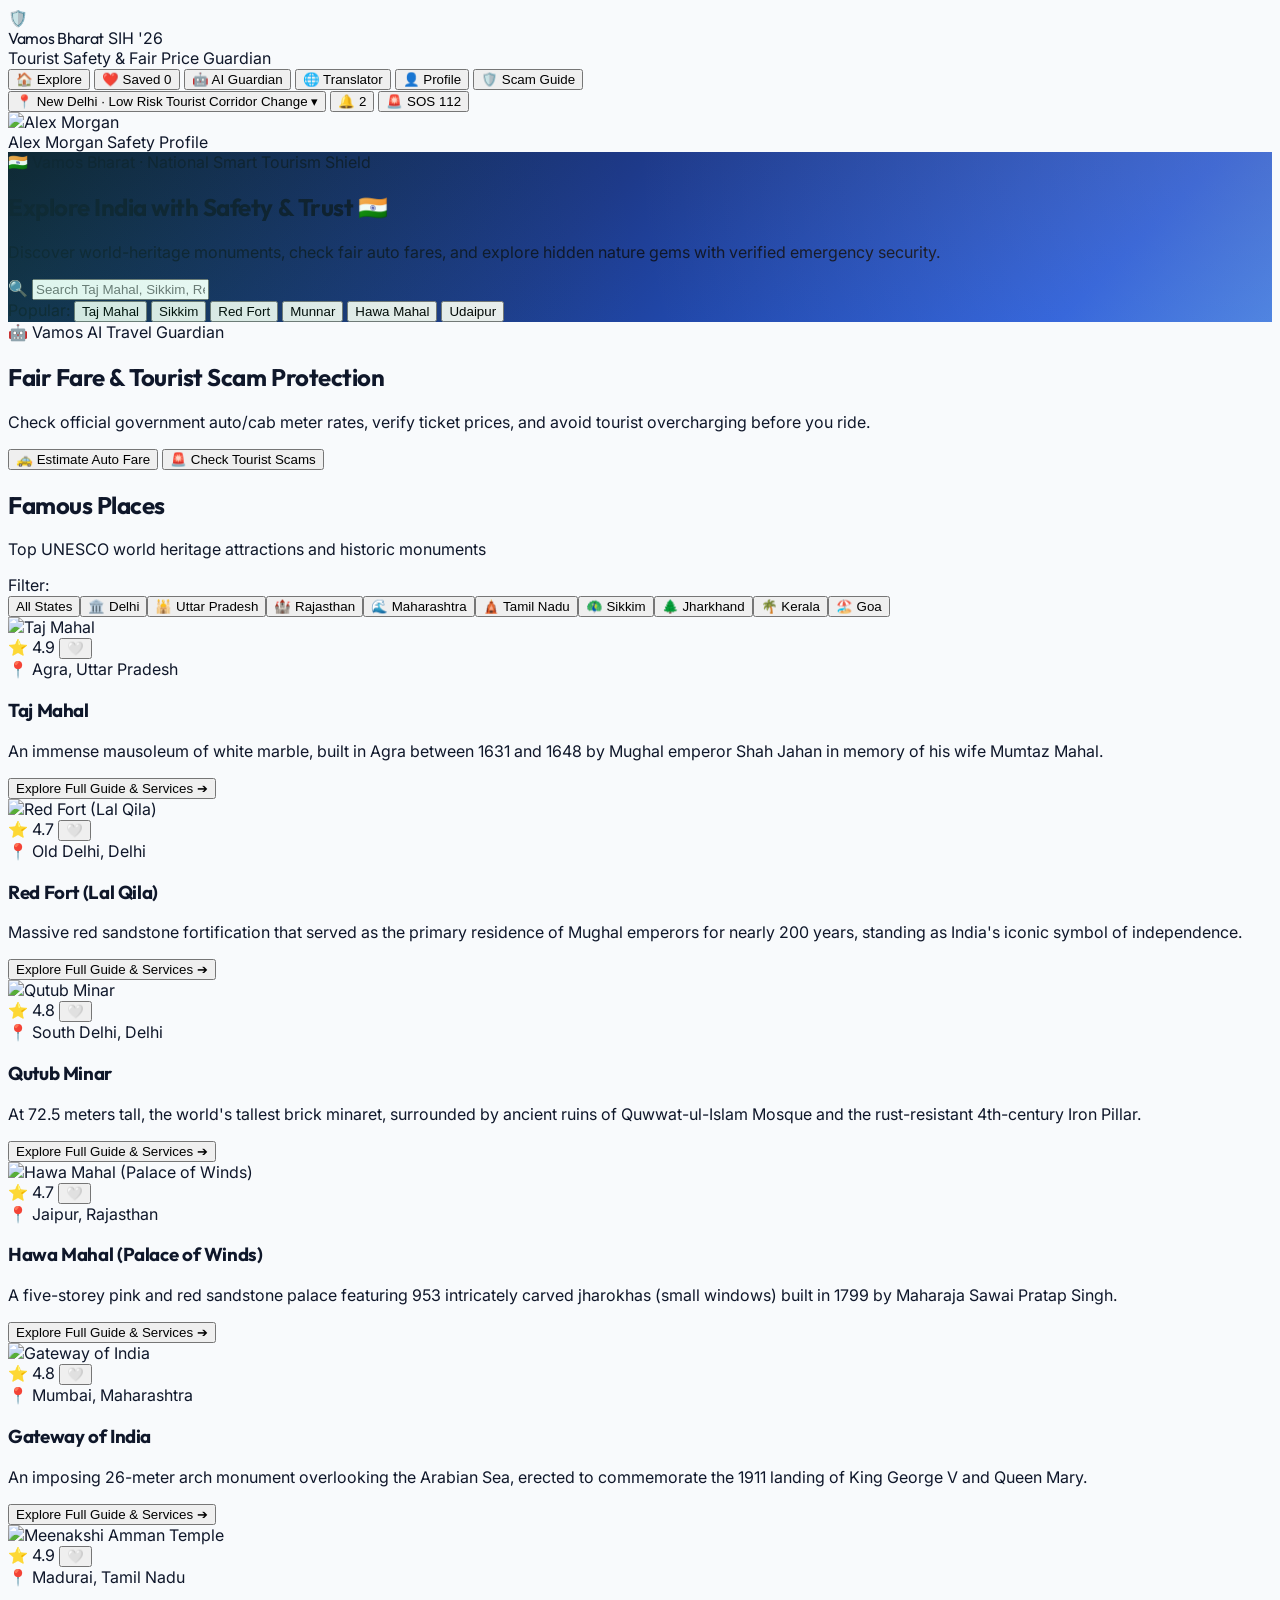
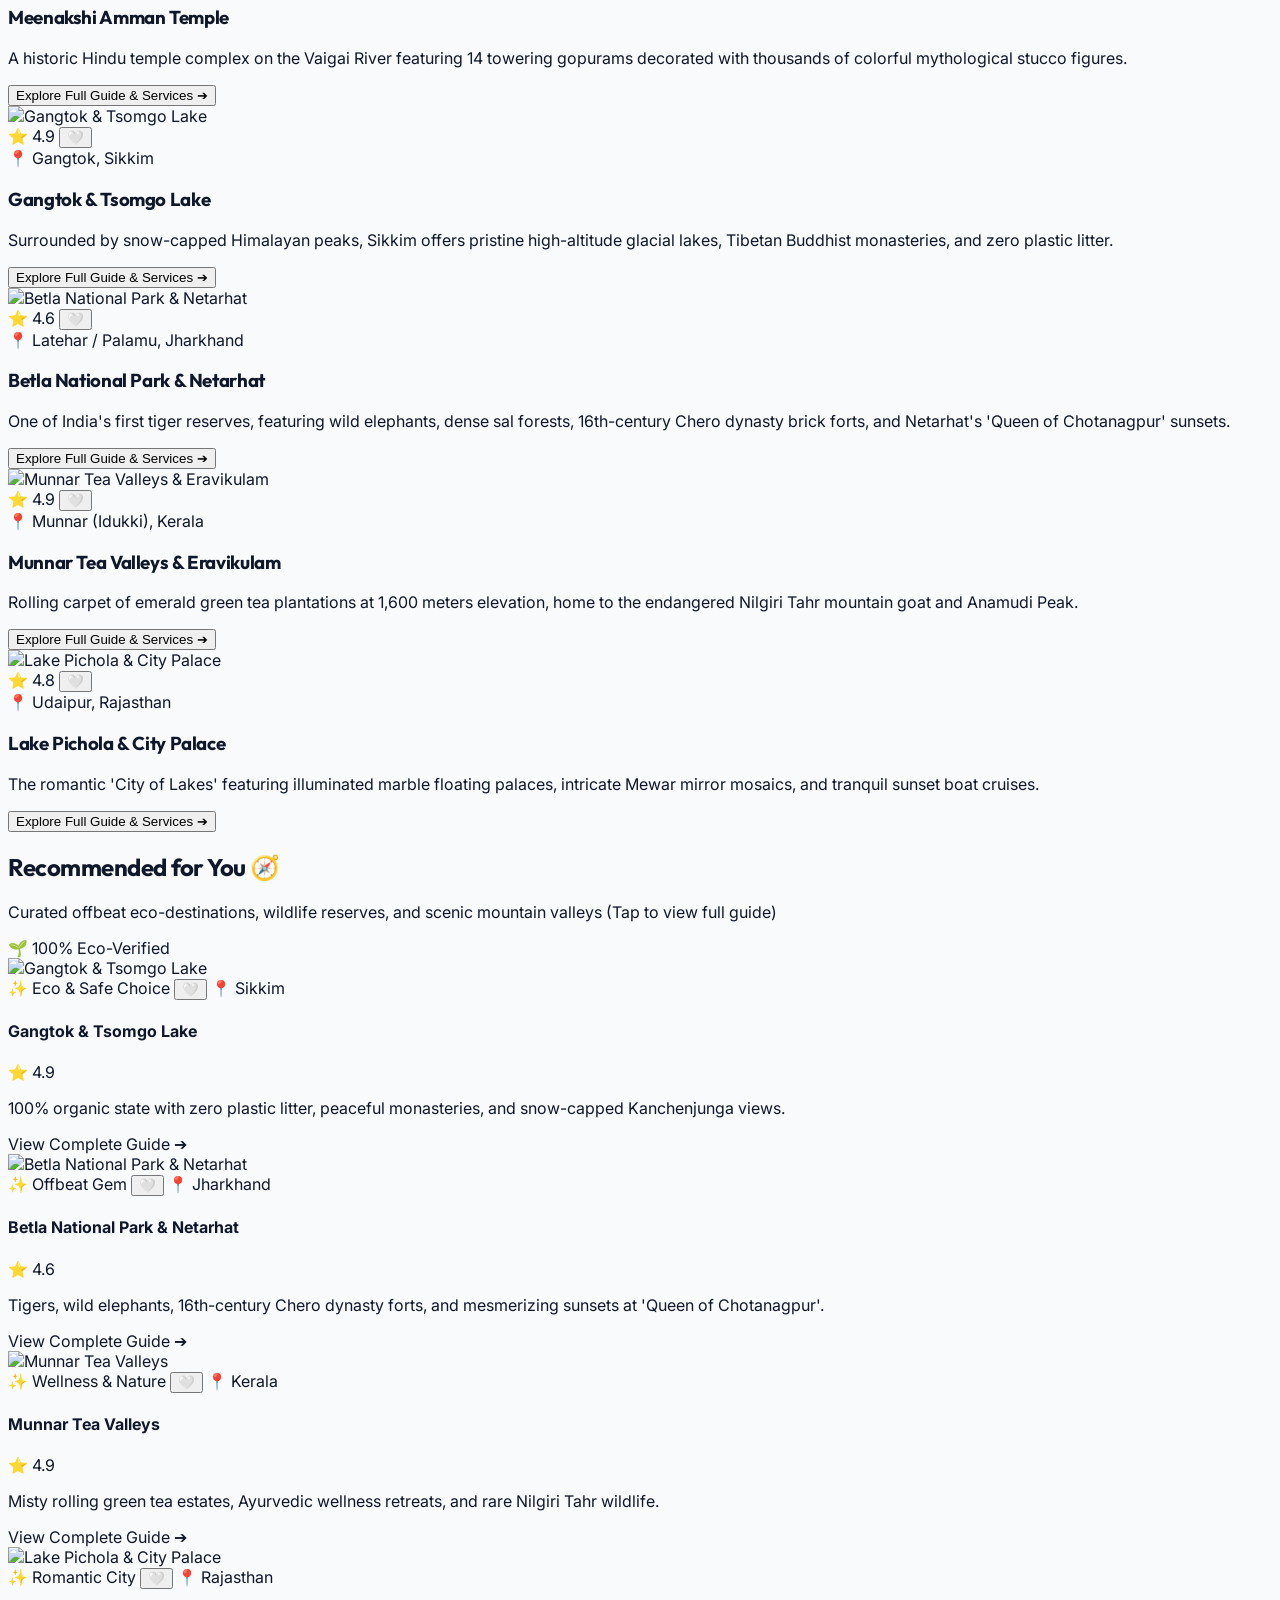
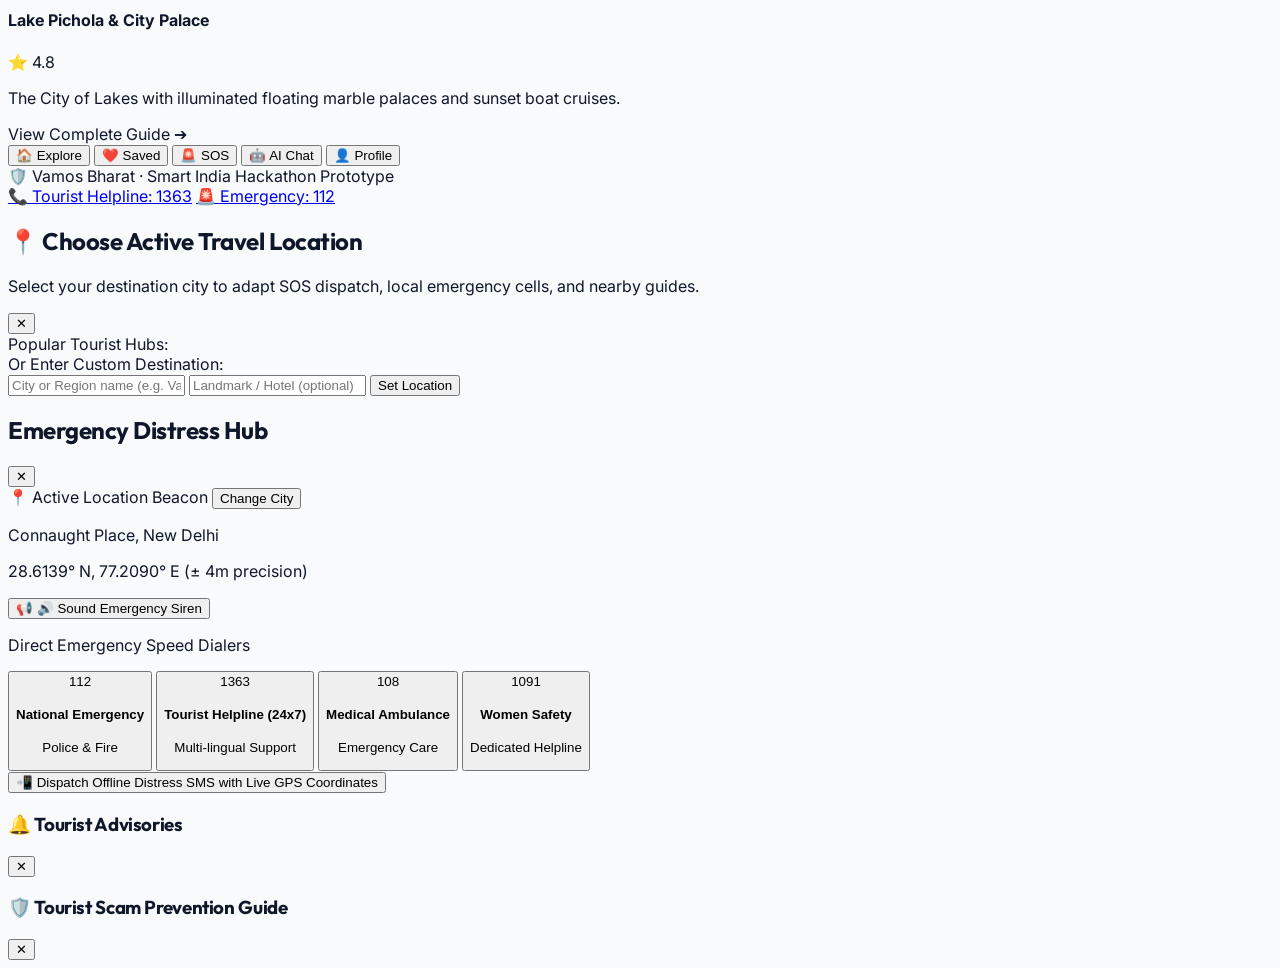
==== commit 7cd493db: "Fix view transitions, add profile view spacing, and fix monument images with fallbacks" ====
--- a/frontend/index.html
+++ b/frontend/index.html
@@ -4,7 +4,7 @@
   <meta charset="UTF-8" />
   <meta name="viewport" content="width=device-width, initial-scale=1.0" />
   <title>Vamos Bharat - Smart Tourism & Tourist Safety Platform</title>
-  <meta name="description" content="AI-powered Tourist Safety, Fair Price Guardian & Verified Monument Travel Companion for Smart India Hackathon. Features real-time GPS safety status, verified monument guides, fair fare calculator, AI tourist guardian, translation toolkit, and 1-tap SOS emergency response." />
+  <meta name="description" content="AI-powered Tourist Safety, Fair Price Guardian & Verified Monument Travel Companion for Smart India Hackathon. Features manual location switching, verified monument guides, fair fare calculator, AI tourist guardian, translation toolkit, and 1-tap SOS emergency response." />
 
   <!-- Tailwind CSS CDN -->
   <script src="https://cdn.tailwindcss.com"></script>
@@ -14,20 +14,33 @@
         extend: {
           colors: {
             brand: {
-              50: '#eff6ff',
-              100: '#dbeafe',
-              500: '#3b82f6',
-              600: '#2563eb',
-              700: '#1d4ed8',
+              50: '#EFF6FF',
+              100: '#DBEAFE',
+              200: '#BFDBFE',
+              500: '#3B82F6',
+              600: '#2563EB',
+              700: '#1D4ED8',
+              800: '#1E40AF',
+              900: '#1E3A8A',
+            },
+            saffron: {
+              400: '#FDBA74',
+              500: '#F97316',
+              600: '#EA580C',
+            },
+            emerald: {
+              500: '#10B981',
+              600: '#059669',
             },
             emergency: {
-              500: '#ef4444',
-              600: '#dc2626',
-              700: '#b91c1c',
-            },
-            surface: '#f8fafc',
-            slateHeading: '#0f172a',
-            slateMuted: '#64748b'
+              500: '#EF4444',
+              600: '#DC2626',
+              700: '#B91C1C',
+            }
+          },
+          fontFamily: {
+            sans: ['Inter', 'system-ui', 'sans-serif'],
+            heading: ['Outfit', 'Inter', 'sans-serif'],
           }
         }
       }
@@ -38,77 +51,85 @@
   <link rel="stylesheet" href="styles.css" />
 </head>
 
-<body class="bg-slate-50 min-h-screen text-slate-900 antialiased selection:bg-blue-600 selection:text-white flex flex-col justify-between">
-
-  <!-- ========================================== -->
-  <!-- 1. CLEAN DESKTOP TOP NAVIGATION BAR        -->
-  <!-- ========================================== -->
-  <header class="sticky top-0 z-40 bg-white/95 backdrop-blur-md border-b border-slate-200 shadow-xs">
-    <div class="max-w-7xl mx-auto px-6 lg:px-8">
-      <div class="flex items-center justify-between h-20 gap-6">
+<body class="bg-slate-50 min-h-screen text-slate-900 antialiased selection:bg-blue-600 selection:text-white flex flex-col justify-between pb-20 md:pb-0">
+
+  <!-- ========================================== -->
+  <!-- 1. RESPONSIVE DESKTOP & TABLET TOP NAV     -->
+  <!-- ========================================== -->
+  <header class="sticky top-0 z-40 bg-white/95 backdrop-blur-md border-b border-slate-200/90 shadow-xs">
+    <div class="max-w-7xl mx-auto px-4 sm:px-6 lg:px-8">
+      <div class="flex items-center justify-between h-20 gap-4 sm:gap-6">
         
-        <!-- Left: Clean Brand Logo -->
+        <!-- Left: Brand Logo -->
         <div class="flex items-center gap-3 cursor-pointer flex-shrink-0" onclick="window.Router.navigateTo('home-view')">
-          <div class="w-11 h-11 rounded-2xl bg-gradient-to-tr from-blue-600 to-indigo-600 flex items-center justify-center text-white text-2xl font-bold shadow-md">
+          <div class="w-11 h-11 sm:w-12 sm:h-12 rounded-2xl bg-gradient-to-tr from-blue-700 via-indigo-600 to-blue-500 p-0.5 shadow-md shadow-blue-600/20 flex items-center justify-center text-white text-xl sm:text-2xl font-bold flex-shrink-0">
             🛡️
           </div>
           <div>
-            <span class="text-lg font-extrabold tracking-tight text-slate-900 leading-none">Vamos Bharat</span>
-            <span class="block text-xs font-medium text-slate-500 mt-0.5">Tourist Safety & Guide</span>
-          </div>
-        </div>
-
-        <!-- Center: Clean Navigation Links -->
-        <nav class="hidden md:flex items-center gap-2">
-          <button data-nav-target="home-view" class="px-4 py-2 rounded-xl text-xs font-bold text-blue-600 bg-blue-50 transition">
+            <div class="flex items-center gap-2">
+              <span class="text-lg sm:text-xl font-black tracking-tight text-slate-900 leading-none font-heading">Vamos Bharat</span>
+              <span class="text-[10px] bg-gradient-to-r from-orange-500 to-amber-500 text-white font-black px-1.5 py-0.5 rounded shadow-xs">SIH '26</span>
+            </div>
+            <span class="hidden sm:block text-xs font-semibold text-slate-500 mt-0.5">Tourist Safety & Fair Price Guardian</span>
+          </div>
+        </div>
+
+        <!-- Center: Clean Navigation Tabs (Desktop/Tablet) -->
+        <nav class="hidden md:flex items-center gap-1 bg-slate-100/90 p-1.5 rounded-2xl border border-slate-200/80">
+          <button data-nav-target="home-view" class="px-3.5 py-2 rounded-xl text-xs font-bold text-blue-600 bg-white shadow-xs transition">
             🏠 Explore
           </button>
           
-          <button data-nav-target="wishlist-view" class="px-4 py-2 rounded-xl text-xs font-bold text-slate-600 hover:text-blue-600 hover:bg-slate-100 transition relative">
-            ❤️ Saved Places
+          <button data-nav-target="wishlist-view" class="px-3.5 py-2 rounded-xl text-xs font-bold text-slate-600 hover:text-blue-600 transition relative">
+            ❤️ Saved
             <span class="wishlist-badge-count text-[10px] bg-blue-600 text-white font-bold px-1.5 py-0.2 rounded-full hidden ml-1">0</span>
           </button>
 
-          <button data-nav-target="ai-chat-view" class="px-4 py-2 rounded-xl text-xs font-bold text-slate-600 hover:text-blue-600 hover:bg-slate-100 transition">
+          <button data-nav-target="ai-chat-view" class="px-3.5 py-2 rounded-xl text-xs font-bold text-slate-600 hover:text-blue-600 transition">
             🤖 AI Guardian
           </button>
 
-          <button data-nav-target="translation-view" class="px-4 py-2 rounded-xl text-xs font-bold text-slate-600 hover:text-blue-600 hover:bg-slate-100 transition">
+          <button data-nav-target="translation-view" class="px-3.5 py-2 rounded-xl text-xs font-bold text-slate-600 hover:text-blue-600 transition">
             🌐 Translator
           </button>
 
-          <button onclick="window.App.openScamGuideModal()" class="px-4 py-2 rounded-xl text-xs font-bold text-slate-600 hover:text-blue-600 hover:bg-slate-100 transition">
-            🛡️ Safety Guide
+          <button data-nav-target="profile-view" class="px-3.5 py-2 rounded-xl text-xs font-bold text-slate-600 hover:text-blue-600 transition">
+            👤 Profile
+          </button>
+
+          <button onclick="window.App.openScamGuideModal()" class="px-3 py-2 rounded-xl text-xs font-bold text-slate-600 hover:text-blue-600 transition">
+            🛡️ Scam Guide
           </button>
         </nav>
 
-        <!-- Right: GPS Status, SOS Button & Visible Profile -->
-        <div class="flex items-center gap-4 flex-shrink-0">
+        <!-- Right: Location Badge, SOS & Profile Button -->
+        <div class="flex items-center gap-2.5 sm:gap-3.5 flex-shrink-0">
           
-          <!-- Live GPS Status Badge -->
-          <div class="hidden lg:flex items-center gap-2 bg-emerald-50 border border-emerald-200 px-3 py-1.5 rounded-xl text-xs font-semibold text-emerald-800">
-            <span class="w-2 h-2 rounded-full bg-emerald-500 animate-ping"></span>
-            <span>📍 New Delhi · GPS Active</span>
-          </div>
+          <!-- Interactive Manual Location Selector Button -->
+          <button id="manual-location-btn" class="flex items-center gap-1.5 sm:gap-2 bg-emerald-50 hover:bg-emerald-100 border border-emerald-300 px-2.5 sm:px-3.5 py-2 rounded-2xl text-xs font-bold text-emerald-900 shadow-xs transition active:scale-95 group" title="Click to Change Your Location">
+            <span class="w-2 h-2 sm:w-2.5 sm:h-2.5 rounded-full bg-emerald-500 flex-shrink-0 animate-pulse"></span>
+            <span id="header-location-badge-text" class="truncate max-w-[110px] sm:max-w-[170px] text-xs">📍 New Delhi</span>
+            <span class="text-[10px] bg-emerald-200 text-emerald-800 font-extrabold px-1.5 py-0.5 rounded group-hover:bg-emerald-300 hidden sm:inline">Change ▾</span>
+          </button>
 
           <!-- Notification Bell -->
-          <button id="notification-bell-btn" class="w-10 h-10 rounded-xl bg-slate-100 hover:bg-slate-200 flex items-center justify-center text-slate-700 relative transition" title="Tourist Advisories">
-            <span class="text-base">🔔</span>
+          <button id="notification-bell-btn" class="w-9 h-9 sm:w-10 sm:h-10 rounded-2xl bg-slate-100 hover:bg-slate-200 flex items-center justify-center text-slate-700 relative transition shadow-xs" title="Tourist Advisories">
+            <span class="text-sm sm:text-base">🔔</span>
             <span class="absolute -top-1 -right-1 w-4 h-4 rounded-full bg-rose-500 text-white text-[10px] font-bold flex items-center justify-center ring-2 ring-white">2</span>
           </button>
 
           <!-- High-Contrast Emergency SOS Button -->
-          <button data-trigger-sos class="sos-glow-button px-5 py-2.5 rounded-xl bg-rose-600 hover:bg-rose-700 text-white text-xs font-extrabold shadow-md flex items-center gap-2 transition transform active:scale-95" title="Emergency SOS Dispatch">
-            <span class="text-base">🚨</span>
-            <span>EMERGENCY SOS</span>
-          </button>
-
-          <!-- User Profile: Clearly Visible Picture and Name -->
-          <div data-nav-target="profile-view" class="flex items-center gap-3 pl-3 border-l border-slate-200 cursor-pointer group">
-            <img src="https://images.unsplash.com/photo-1534528741775-53994a69daeb?auto=format&fit=crop&w=160&q=80" alt="Alex Morgan" class="w-10 h-10 rounded-full object-cover border-2 border-blue-600 group-hover:ring-2 group-hover:ring-blue-400 shadow-sm transition" />
-            <div class="hidden sm:block text-left">
-              <span id="header-user-greeting" class="text-xs font-bold text-slate-900 block leading-tight">Alex Morgan</span>
-              <span class="text-[11px] text-slate-500">Profile & Settings</span>
+          <button data-trigger-sos class="sos-glow-button px-3.5 sm:px-4.5 py-2 sm:py-2.5 rounded-2xl bg-gradient-to-r from-rose-600 to-red-600 hover:from-rose-700 hover:to-red-700 text-white text-xs font-extrabold shadow-md shadow-rose-600/30 flex items-center gap-1.5 sm:gap-2 transition transform active:scale-95" title="Emergency SOS Dispatch">
+            <span class="text-sm sm:text-base">🚨</span>
+            <span class="font-extrabold">SOS 112</span>
+          </button>
+
+          <!-- User Profile Avatar/Chip -->
+          <div data-nav-target="profile-view" class="flex items-center gap-2.5 pl-2.5 border-l border-slate-200 cursor-pointer group" title="View Safety Profile & Settings">
+            <img src="https://images.unsplash.com/photo-1534528741775-53994a69daeb?auto=format&fit=crop&w=160&q=80" alt="Alex Morgan" class="w-9 h-9 sm:w-10 sm:h-10 rounded-2xl object-cover border-2 border-blue-600 group-hover:ring-2 group-hover:ring-blue-400 shadow-sm transition" />
+            <div class="hidden xl:block text-left">
+              <span id="header-user-greeting" class="text-xs font-extrabold text-slate-900 block leading-tight">Alex Morgan</span>
+              <span class="text-[11px] text-slate-500 font-medium">Safety Profile</span>
             </div>
           </div>
 
@@ -121,63 +142,67 @@
   <!-- ========================================== -->
   <!-- MAIN CONTAINER FOR DESKTOP SPA VIEWS       -->
   <!-- ========================================== -->
-  <main id="app-main-content" class="flex-1 max-w-7xl w-full mx-auto px-6 lg:px-8 py-8">
+  <main id="app-main-content" class="flex-1 max-w-7xl w-full mx-auto px-4 sm:px-6 lg:px-8 py-6 sm:py-8">
     
     <!-- ========================================== -->
-    <!-- VIEW 1: HOME DASHBOARD (CLEAN & SPACIOUS)  -->
-    <!-- ========================================== -->
-    <section id="home-view" class="app-view space-y-12">
+    <!-- VIEW 1: HOME DASHBOARD                     -->
+    <!-- ========================================== -->
+    <section id="home-view" class="app-view space-y-10 sm:space-y-12">
       
       <!-- Section: Clean Hero Banner -->
-      <div class="hero-gradient-bg rounded-3xl p-8 sm:p-12 text-white shadow-md relative overflow-hidden flex flex-col items-center text-center space-y-5">
+      <div class="hero-gradient-bg rounded-3xl p-6 sm:p-14 text-white shadow-xl relative overflow-hidden flex flex-col items-center text-center space-y-6">
+        
         <div class="max-w-3xl space-y-3 z-10">
-          <div class="inline-flex items-center gap-2 px-4 py-1.5 rounded-full bg-white/15 backdrop-blur-md text-xs font-bold text-white border border-white/20">
-            <span>🇮🇳</span> <span>Vamos Bharat · Smart Tourism & Safety</span>
-          </div>
-          <h1 class="text-3xl sm:text-4xl font-extrabold tracking-tight leading-tight">
-            Welcome to Vamos Bharat 🇮🇳
+          <div class="inline-flex items-center gap-2 px-4 py-1.5 rounded-full bg-white/15 backdrop-blur-md text-xs font-bold text-white border border-white/20 shadow-sm">
+            <span>🇮🇳</span> <span>Vamos Bharat · National Smart Tourism Shield</span>
+          </div>
+          <h1 class="text-3xl sm:text-5xl font-black tracking-tight leading-tight font-heading">
+            Explore India with Safety & Trust 🇮🇳
           </h1>
-          <p class="text-sm sm:text-base text-blue-100 leading-relaxed max-w-2xl mx-auto">
-            Discover historic monuments, check fair auto fares, and travel safely with your verified AI tourist companion.
+          <p class="text-xs sm:text-base text-blue-100 leading-relaxed max-w-2xl mx-auto font-normal">
+            Discover world-heritage monuments, check fair auto fares, and explore hidden nature gems with verified emergency security.
           </p>
         </div>
 
         <!-- Integrated Clean Search Bar -->
-        <div class="w-full max-w-2xl relative z-10 mt-2">
-          <span class="absolute inset-y-0 left-0 pl-4 flex items-center pointer-events-none text-slate-400 text-base">🔍</span>
-          <input type="text" id="global-search-input" placeholder="Search Taj Mahal, Red Fort, Delhi, Jaipur, Mumbai..." class="w-full pl-12 pr-4 py-4 bg-white rounded-2xl text-sm font-medium text-slate-900 placeholder-slate-400 focus:outline-none focus:ring-4 focus:ring-blue-300 shadow-lg transition" />
+        <div class="w-full max-w-2xl relative z-10 mt-1">
+          <span class="absolute inset-y-0 left-0 pl-4.5 flex items-center pointer-events-none text-slate-400 text-lg">🔍</span>
+          <input type="text" id="global-search-input" placeholder="Search Taj Mahal, Sikkim, Red Fort, Munnar, Jaipur, Udaipur..." class="w-full pl-12 pr-4 py-4 sm:py-4.5 bg-white rounded-2xl text-xs sm:text-sm font-medium text-slate-900 placeholder-slate-400 focus:outline-none focus:ring-4 focus:ring-blue-400/50 shadow-2xl transition" />
         </div>
 
         <!-- Quick Search Tags -->
         <div class="flex flex-wrap items-center justify-center gap-2 text-xs text-blue-100 z-10 pt-1">
-          <span class="font-medium text-blue-200">Popular:</span>
-          <button onclick="window.App.handleSearch('Taj Mahal')" class="px-3 py-1 rounded-full bg-white/15 hover:bg-white/25 text-white transition">Taj Mahal</button>
-          <button onclick="window.App.handleSearch('Red Fort')" class="px-3 py-1 rounded-full bg-white/15 hover:bg-white/25 text-white transition">Red Fort</button>
-          <button onclick="window.App.handleSearch('Hawa Mahal')" class="px-3 py-1 rounded-full bg-white/15 hover:bg-white/25 text-white transition">Hawa Mahal</button>
-          <button onclick="window.App.handleSearch('Gateway of India')" class="px-3 py-1 rounded-full bg-white/15 hover:bg-white/25 text-white transition">Gateway of India</button>
-        </div>
-
-        <!-- Background subtle glow -->
-        <div class="absolute -right-12 -bottom-12 w-64 h-64 bg-white/10 rounded-full blur-2xl pointer-events-none"></div>
+          <span class="font-bold text-blue-200">Popular:</span>
+          <button onclick="window.App.handleSearch('Taj Mahal')" class="px-3 py-1 rounded-full bg-white/15 hover:bg-white/25 text-white font-medium transition backdrop-blur-xs border border-white/10">Taj Mahal</button>
+          <button onclick="window.App.handleSearch('Sikkim')" class="px-3 py-1 rounded-full bg-white/15 hover:bg-white/25 text-white font-medium transition backdrop-blur-xs border border-white/10">Sikkim</button>
+          <button onclick="window.App.handleSearch('Red Fort')" class="px-3 py-1 rounded-full bg-white/15 hover:bg-white/25 text-white font-medium transition backdrop-blur-xs border border-white/10">Red Fort</button>
+          <button onclick="window.App.handleSearch('Munnar')" class="px-3 py-1 rounded-full bg-white/15 hover:bg-white/25 text-white font-medium transition backdrop-blur-xs border border-white/10">Munnar</button>
+          <button onclick="window.App.handleSearch('Hawa Mahal')" class="px-3 py-1 rounded-full bg-white/15 hover:bg-white/25 text-white font-medium transition backdrop-blur-xs border border-white/10">Hawa Mahal</button>
+          <button onclick="window.App.handleSearch('Udaipur')" class="px-3 py-1 rounded-full bg-white/15 hover:bg-white/25 text-white font-medium transition backdrop-blur-xs border border-white/10">Udaipur</button>
+        </div>
+
+        <!-- Background decorative ambient glows -->
+        <div class="absolute -right-16 -bottom-16 w-80 h-80 bg-blue-400/20 rounded-full blur-3xl pointer-events-none"></div>
+        <div class="absolute -left-16 -top-16 w-80 h-80 bg-orange-400/15 rounded-full blur-3xl pointer-events-none"></div>
       </div>
 
       <!-- Section: AI Price & Safety Guardian Spotlight Card -->
-      <div class="bg-white border border-slate-200 rounded-3xl p-6 sm:p-8 shadow-xs flex flex-col md:flex-row items-center justify-between gap-6">
-        <div class="space-y-2 max-w-2xl">
-          <div class="inline-flex items-center gap-2 px-3 py-1 rounded-full bg-blue-50 text-blue-700 text-xs font-bold">
+      <div class="bg-gradient-to-r from-blue-50/90 via-white to-slate-50 border border-blue-200/80 rounded-3xl p-6 sm:p-8 shadow-sm flex flex-col md:flex-row items-center justify-between gap-6">
+        <div class="space-y-2 max-w-2xl text-left">
+          <div class="inline-flex items-center gap-2 px-3 py-1 rounded-full bg-blue-100 text-blue-800 text-xs font-bold">
             <span>🤖</span> <span>Vamos AI Travel Guardian</span>
           </div>
-          <h2 class="text-xl font-extrabold text-slate-900">Fair Fare & Tourist Scam Protection</h2>
-          <p class="text-xs sm:text-sm text-slate-600 leading-relaxed">
-            Check official government auto/cab fares, calculate meter rates, and avoid tourist overcharging before you ride.
+          <h2 class="text-xl font-black text-slate-900 font-heading">Fair Fare & Tourist Scam Protection</h2>
+          <p class="text-xs sm:text-sm text-slate-600 leading-relaxed font-normal">
+            Check official government auto/cab meter rates, verify ticket prices, and avoid tourist overcharging before you ride.
           </p>
         </div>
 
         <div class="flex flex-wrap items-center gap-3 flex-shrink-0">
-          <button onclick="window.Router.navigateTo('ai-chat-view', { presetQuery: 'Auto fare estimate from Station to Red Fort' })" class="px-5 py-3 rounded-2xl bg-blue-600 hover:bg-blue-700 text-white text-xs font-bold shadow-sm transition flex items-center gap-2">
+          <button onclick="window.Router.navigateTo('ai-chat-view', { presetQuery: 'Auto fare estimate from Station to Red Fort' })" class="px-5 py-3 rounded-2xl bg-blue-600 hover:bg-blue-700 text-white text-xs font-bold shadow-md shadow-blue-600/20 transition flex items-center gap-2 active:scale-95">
             <span>🚕</span> <span>Estimate Auto Fare</span>
           </button>
-          <button onclick="window.Router.navigateTo('ai-chat-view', { presetQuery: 'Taj Mahal guide scam check and ticket cost' })" class="px-5 py-3 rounded-2xl bg-slate-100 hover:bg-slate-200 text-slate-700 text-xs font-bold transition flex items-center gap-2">
+          <button onclick="window.Router.navigateTo('ai-chat-view', { presetQuery: 'Taj Mahal guide scam check and ticket cost' })" class="px-5 py-3 rounded-2xl bg-white hover:bg-slate-100 text-slate-700 border border-slate-200 text-xs font-bold transition flex items-center gap-2 shadow-xs active:scale-95">
             <span>🚨</span> <span>Check Tourist Scams</span>
           </button>
         </div>
@@ -187,8 +212,8 @@
       <div class="space-y-6">
         <div class="flex flex-col sm:flex-row sm:items-center justify-between gap-4">
           <div>
-            <h2 class="text-xl font-extrabold text-slate-900 tracking-tight">Famous Places</h2>
-            <p class="text-xs text-slate-500 mt-0.5">Top heritage attractions and historic monuments</p>
+            <h2 class="text-2xl font-black text-slate-900 tracking-tight font-heading">Famous Places</h2>
+            <p class="text-xs text-slate-500 mt-0.5">Top UNESCO world heritage attractions and historic monuments</p>
           </div>
 
           <!-- State Filter Tabs -->
@@ -206,66 +231,71 @@
         </div>
       </div>
 
-      <!-- Section: Recommended Hidden Gems -->
+      <!-- Section: Recommended Hidden Gems (Opens full detail page on click!) -->
       <div class="space-y-6 pt-6 border-t border-slate-200">
-        <div>
-          <h2 class="text-xl font-extrabold text-slate-900 tracking-tight">Recommended for You</h2>
-          <p class="text-xs text-slate-500 mt-0.5">Curated offbeat destinations, nature reserves, and cultural valleys</p>
+        <div class="flex flex-col sm:flex-row sm:items-center justify-between gap-2">
+          <div>
+            <h2 class="text-2xl font-black text-slate-900 tracking-tight font-heading">Recommended for You 🧭</h2>
+            <p class="text-xs text-slate-500 mt-0.5">Curated offbeat eco-destinations, wildlife reserves, and scenic mountain valleys (Tap to view full guide)</p>
+          </div>
+          <span class="text-xs font-bold text-emerald-700 bg-emerald-50 border border-emerald-200 px-3 py-1 rounded-full self-start sm:self-auto">
+            🌱 100% Eco-Verified
+          </span>
         </div>
 
         <div id="recommended-gems-list" class="grid grid-cols-1 sm:grid-cols-2 lg:grid-cols-4 gap-6">
-          <!-- Rendered dynamically by app.js -->
+          <!-- Rendered dynamically by app.js with full clickable routing to detail view -->
         </div>
       </div>
 
     </section>
 
     <!-- ========================================== -->
-    <!-- VIEW 2: MONUMENT DETAIL (CLEAN 2-COLUMN)   -->
+    <!-- VIEW 2: MONUMENT DETAIL                    -->
     <!-- ========================================== -->
     <section id="monument-detail-view" class="app-view hidden space-y-8">
       
       <!-- Top Action Bar -->
-      <div class="flex items-center justify-between pb-4 border-b border-slate-200">
+      <div class="flex flex-wrap items-center justify-between gap-4 pb-4 border-b border-slate-200">
         <div class="flex items-center gap-2 text-xs">
-          <button data-back-btn class="px-4 py-2 rounded-xl bg-white border border-slate-200 hover:bg-slate-50 text-slate-700 font-bold flex items-center gap-1.5 shadow-xs transition">
+          <button data-back-btn class="px-4 py-2.5 rounded-xl bg-white border border-slate-200 hover:bg-slate-50 text-slate-700 font-bold flex items-center gap-1.5 shadow-xs transition active:scale-95">
             ‹ <span>Back to Explore</span>
           </button>
           <span class="text-slate-300">/</span>
-          <span id="detail-breadcrumb-state" class="text-slate-500 font-medium">State</span>
+          <span id="detail-breadcrumb-state" class="text-slate-500 font-semibold">State</span>
           <span class="text-slate-300">/</span>
-          <span id="detail-breadcrumb-name" class="font-bold text-slate-800">Monument</span>
+          <span id="detail-breadcrumb-name" class="font-extrabold text-slate-900">Monument</span>
         </div>
 
         <div class="flex items-center gap-3">
-          <button id="detail-favorite-toggle-btn" class="px-5 py-2.5 rounded-xl bg-white border border-slate-200 text-xs font-bold text-slate-700 shadow-xs hover:border-rose-300 flex items-center gap-2 transition">
+          <button id="detail-favorite-toggle-btn" class="px-5 py-2.5 rounded-xl bg-white border border-slate-200 text-xs font-bold text-slate-700 shadow-xs hover:border-rose-300 flex items-center gap-2 transition active:scale-95">
             🤍 <span>Add to Wishlist</span>
           </button>
-          <button onclick="window.SOSSystem.confirmEmergencyCall('1363', 'Ministry of Tourism Helpline')" class="px-4 py-2.5 rounded-xl bg-blue-50 text-blue-700 border border-blue-200 text-xs font-bold hover:bg-blue-100 flex items-center gap-1.5">
+          <button onclick="window.SOSSystem.confirmEmergencyCall('1363', 'Ministry of Tourism Helpline')" class="px-4 py-2.5 rounded-xl bg-blue-50 text-blue-700 border border-blue-200 text-xs font-bold hover:bg-blue-100 flex items-center gap-1.5 transition active:scale-95">
             📞 <span>Tourist Helpline (1363)</span>
           </button>
         </div>
       </div>
 
       <!-- 2-Column Clean Layout -->
-      <div class="grid grid-cols-1 lg:grid-cols-12 gap-10 items-start">
+      <div class="grid grid-cols-1 lg:grid-cols-12 gap-8 lg:gap-10 items-start">
         
         <!-- Left Column (5 Cols): Hero Photo, Timings, Tickets & Do's/Don'ts -->
         <div class="lg:col-span-5 space-y-6">
           
           <!-- Hero Photo -->
-          <div class="relative rounded-3xl overflow-hidden shadow-sm border border-slate-200">
-            <img id="detail-hero-image" src="" alt="Monument Hero" class="w-full h-80 object-cover" />
-            <div class="absolute inset-0 bg-gradient-to-t from-slate-950/80 via-transparent to-transparent"></div>
+          <div class="relative rounded-3xl overflow-hidden shadow-md border border-slate-200 bg-slate-100">
+            <img id="detail-hero-image" src="" alt="Monument Hero" class="w-full h-80 object-cover" onerror="this.onerror=null; this.src='https://images.unsplash.com/photo-1548013146-72479768bada?auto=format&fit=crop&w=900&q=80';" />
+            <div class="absolute inset-0 bg-gradient-to-t from-slate-950/85 via-transparent to-transparent"></div>
             
             <div class="absolute bottom-5 left-5 right-5 text-white">
-              <span id="detail-monument-location" class="text-[11px] font-bold uppercase tracking-wider px-3 py-1 rounded bg-blue-600/90 inline-block mb-2">
+              <span id="detail-monument-location" class="text-[11px] font-bold uppercase tracking-wider px-3 py-1 rounded-md bg-blue-600/90 inline-block mb-2 shadow-xs">
                 Location
               </span>
-              <h2 id="detail-monument-title" class="text-2xl font-extrabold leading-tight text-white mb-1.5">Monument Name</h2>
+              <h2 id="detail-monument-title" class="text-2xl font-black leading-tight text-white mb-1.5 font-heading drop-shadow">Monument Name</h2>
               
               <div class="flex items-center justify-between text-xs font-bold">
-                <span id="detail-safety-badge" class="text-emerald-400 bg-black/40 px-3 py-1 rounded-full backdrop-blur-xs">
+                <span id="detail-safety-badge" class="text-emerald-400 bg-black/50 px-3 py-1 rounded-full backdrop-blur-xs border border-white/10">
                   🛡️ Safe Zone
                 </span>
                 <span id="detail-rating" class="text-amber-300">
@@ -276,8 +306,8 @@
           </div>
 
           <!-- Quick Timings & Ticket Info -->
-          <div class="bg-white rounded-3xl p-6 border border-slate-200 shadow-xs space-y-4">
-            <h3 class="text-xs font-extrabold text-slate-900 uppercase tracking-wider">
+          <div class="bg-white rounded-3xl p-6 border border-slate-200/90 shadow-sm space-y-4">
+            <h3 class="text-xs font-extrabold text-slate-900 uppercase tracking-wider font-heading">
               Visiting Timings & Ticket Prices
             </h3>
             
@@ -294,8 +324,8 @@
           </div>
 
           <!-- Cultural Do's & Don'ts -->
-          <div class="bg-white rounded-3xl p-6 border border-slate-200 shadow-xs space-y-4">
-            <h3 class="text-xs font-extrabold text-slate-900 uppercase tracking-wider">
+          <div class="bg-white rounded-3xl p-6 border border-slate-200/90 shadow-sm space-y-4">
+            <h3 class="text-xs font-extrabold text-slate-900 uppercase tracking-wider font-heading">
               Cultural Do's & Don'ts
             </h3>
             <ul id="detail-dos-list" class="space-y-2.5">
@@ -309,17 +339,17 @@
         <div class="lg:col-span-7 space-y-8">
           
           <!-- History & Architectural Significance -->
-          <div class="bg-white rounded-3xl p-8 border border-slate-200 shadow-xs space-y-4">
-            <h3 class="text-base font-extrabold text-slate-900">Historical Significance</h3>
+          <div class="bg-white rounded-3xl p-6 sm:p-8 border border-slate-200/90 shadow-sm space-y-4">
+            <h3 class="text-base font-extrabold text-slate-900 font-heading">Historical & Cultural Significance</h3>
             <p id="detail-history-text" class="text-sm text-slate-700 leading-relaxed"></p>
             <p id="detail-architecture-text" class="text-xs text-slate-500 leading-relaxed italic border-t border-slate-100 pt-4"></p>
           </div>
 
           <!-- Nearby Amenities Sub-Tabs -->
-          <div class="bg-white rounded-3xl p-8 border border-slate-200 shadow-xs space-y-6">
+          <div class="bg-white rounded-3xl p-6 sm:p-8 border border-slate-200/90 shadow-sm space-y-6">
             <div>
-              <h3 class="text-base font-extrabold text-slate-900">Nearby Verified Amenities</h3>
-              <p class="text-xs text-slate-500 mt-0.5">Hotels, cafes, transport stands, and emergency contacts near this monument</p>
+              <h3 class="text-base font-extrabold text-slate-900 font-heading">Nearby Verified Amenities & Services</h3>
+              <p class="text-xs text-slate-500 mt-0.5">Verified restaurants, hotels, prepaid transport, and emergency contacts</p>
             </div>
 
             <!-- Subtabs Navigation -->
@@ -339,13 +369,13 @@
     </section>
 
     <!-- ========================================== -->
-    <!-- VIEW 3: AI TRAVEL GUARDIAN (SPLIT CONSOLE) -->
+    <!-- VIEW 3: AI TRAVEL GUARDIAN                 -->
     <!-- ========================================== -->
     <section id="ai-chat-view" class="app-view hidden space-y-6">
       
       <div class="flex items-center justify-between pb-3 border-b border-slate-200">
         <div>
-          <h2 class="text-xl font-extrabold text-slate-900">Vamos AI Guide 🤖</h2>
+          <h2 class="text-xl font-extrabold text-slate-900 font-heading">Vamos AI Guide 🤖</h2>
           <p class="text-xs text-slate-500 mt-0.5">Fair auto fare estimator and travel safety protector</p>
         </div>
         <button id="clear-chat-btn" class="px-4 py-2 rounded-xl bg-white border border-slate-200 text-xs font-bold text-slate-600 hover:bg-slate-50 transition">
@@ -360,7 +390,7 @@
         <div class="lg:col-span-4 space-y-4">
           
           <div class="bg-white rounded-3xl p-6 border border-slate-200 shadow-xs space-y-4">
-            <h3 class="text-xs font-extrabold text-slate-900 uppercase tracking-wider">
+            <h3 class="text-xs font-extrabold text-slate-900 uppercase tracking-wider font-heading">
               Quick Route Fare Estimates
             </h3>
             
@@ -389,7 +419,7 @@
 
           <!-- Common Safety Queries -->
           <div class="bg-white rounded-3xl p-6 border border-slate-200 shadow-xs space-y-4">
-            <h3 class="text-xs font-extrabold text-slate-900 uppercase tracking-wider">
+            <h3 class="text-xs font-extrabold text-slate-900 uppercase tracking-wider font-heading">
               Safety Advice
             </h3>
             
@@ -442,7 +472,7 @@
     <section id="translation-view" class="app-view hidden space-y-8">
       
       <div class="pb-3 border-b border-slate-200">
-        <h2 class="text-xl font-extrabold text-slate-900">Tourist Phrasebook & Translator 🌐</h2>
+        <h2 class="text-xl font-extrabold text-slate-900 font-heading">Tourist Phrasebook & Translator 🌐</h2>
         <p class="text-xs text-slate-500 mt-0.5">Essential travel phrases with Hindi audio pronunciation</p>
       </div>
 
@@ -451,7 +481,7 @@
         <!-- Left Panel: Live Custom Translator -->
         <div class="lg:col-span-5 space-y-4">
           <div class="bg-white border border-slate-200 rounded-3xl p-6 shadow-xs space-y-4 sticky top-24">
-            <h3 class="text-sm font-extrabold text-slate-900">Live Phrase Translator</h3>
+            <h3 class="text-sm font-extrabold text-slate-900 font-heading">Live Phrase Translator</h3>
             <p class="text-xs text-slate-500 leading-relaxed">Type any phrase to get an instant Hindi translation with native audio speech.</p>
 
             <form id="custom-translate-form" class="space-y-3">
@@ -501,10 +531,12 @@
       
       <div class="flex items-center justify-between pb-4 border-b border-slate-200">
         <div>
-          <h2 class="text-xl font-extrabold text-slate-900">Saved Places ❤️</h2>
-          <p class="text-xs text-slate-500 mt-0.5">Bookmarked monuments, hotels, and cafes</p>
-        </div>
-        <span class="wishlist-badge-count text-xs font-bold bg-blue-100 text-blue-700 px-3 py-1 rounded-full">0 saved places</span>
+          <h2 class="text-xl font-extrabold text-slate-900 font-heading">Saved Places ❤️</h2>
+          <p class="text-xs text-slate-500 mt-0.5">Bookmarked monuments, hotels, and destinations</p>
+        </div>
+        <button data-back-btn class="px-4 py-2 rounded-xl bg-white border border-slate-200 text-xs font-bold text-slate-700 hover:bg-slate-50 transition">
+          ‹ Back to Explore
+        </button>
       </div>
 
       <!-- Wishlist Grid -->
@@ -525,68 +557,81 @@
     </section>
 
     <!-- ========================================== -->
-    <!-- VIEW 6: PROFILE & SETTINGS                 -->
+    <!-- VIEW 6: PROFILE & EMERGENCY SETTINGS       -->
     <!-- ========================================== -->
     <section id="profile-view" class="app-view hidden space-y-8">
       
-      <div class="pb-3 border-b border-slate-200">
-        <h2 class="text-xl font-extrabold text-slate-900">Profile & Emergency Settings ⚙️</h2>
-        <p class="text-xs text-slate-500 mt-0.5">Manage your emergency ICE contacts and travel preferences</p>
+      <!-- Top Action Bar -->
+      <div class="flex items-center justify-between pb-4 border-b border-slate-200">
+        <div>
+          <h2 class="text-2xl font-black text-slate-900 font-heading">Profile & Emergency Settings ⚙️</h2>
+          <p class="text-xs text-slate-500 mt-0.5">Manage your emergency ICE contacts, active city, and travel safety credentials</p>
+        </div>
+        <button data-back-btn class="px-4 py-2.5 rounded-xl bg-white border border-slate-200 hover:bg-slate-50 text-slate-700 font-bold text-xs flex items-center gap-1.5 shadow-xs transition active:scale-95">
+          ‹ <span>Back to Explore Dashboard</span>
+        </button>
       </div>
 
       <div class="grid grid-cols-1 lg:grid-cols-12 gap-8 items-start">
         
         <!-- Left: Profile Badge Card (4 Cols) -->
-        <div class="lg:col-span-4 bg-white border border-slate-200 rounded-3xl p-8 shadow-xs text-center space-y-4">
+        <div class="lg:col-span-4 bg-white border border-slate-200 rounded-3xl p-8 shadow-sm text-center space-y-5">
           <img src="https://images.unsplash.com/photo-1534528741775-53994a69daeb?auto=format&fit=crop&w=300&q=80" alt="Avatar" class="w-24 h-24 rounded-full object-cover mx-auto ring-4 ring-blue-600/30 shadow-md" />
           <div>
-            <h3 class="text-base font-extrabold text-slate-900">Alex Morgan</h3>
-            <span class="inline-block text-xs font-bold bg-blue-100 text-blue-700 px-3 py-0.5 rounded-full mt-1">
-              Tourist Pass Active
+            <h3 id="profile-display-name" class="text-lg font-black text-slate-900 font-heading">Alex Morgan</h3>
+            <span class="inline-block text-xs font-bold bg-emerald-100 text-emerald-800 px-3.5 py-1 rounded-full mt-1.5 border border-emerald-200">
+              🛡️ Tourist Pass Active
             </span>
           </div>
 
-          <div class="pt-4 border-t border-slate-100 text-left space-y-2 text-xs">
-            <div class="flex items-center justify-between">
-              <span class="text-slate-500">🛡️ Safety Shield:</span>
-              <span class="font-bold text-emerald-700">Enabled</span>
-            </div>
-            <div class="flex items-center justify-between">
-              <span class="text-slate-500">📍 Active City:</span>
-              <span class="font-bold text-slate-800">New Delhi</span>
-            </div>
-          </div>
+          <div class="pt-5 border-t border-slate-100 text-left space-y-3 text-xs">
+            <div class="flex items-center justify-between bg-slate-50 p-3 rounded-xl border border-slate-100">
+              <span class="text-slate-500 font-medium">🛡️ Safety Shield:</span>
+              <span class="font-bold text-emerald-700">24x7 Active</span>
+            </div>
+            <div class="flex items-center justify-between bg-slate-50 p-3 rounded-xl border border-slate-100">
+              <span class="text-slate-500 font-medium">📍 Active City:</span>
+              <span id="profile-active-city" class="font-bold text-blue-700 cursor-pointer hover:underline" onclick="window.App.openLocationModal()">New Delhi (Delhi) ✏️</span>
+            </div>
+          </div>
+
+          <button onclick="window.App.openLocationModal()" class="w-full py-3 rounded-2xl bg-blue-50 hover:bg-blue-100 text-blue-700 font-bold text-xs transition flex items-center justify-center gap-2 border border-blue-200">
+            <span>📍</span> <span>Switch Active City Location</span>
+          </button>
         </div>
 
         <!-- Right: Settings Form (8 Cols) -->
-        <div class="lg:col-span-8 bg-white border border-slate-200 rounded-3xl p-8 shadow-xs space-y-6">
-          <h3 class="text-xs font-extrabold text-slate-900 uppercase tracking-wider">
-            In Case of Emergency (ICE) Contacts
-          </h3>
-
-          <form id="profile-settings-form" class="space-y-4">
-            <div class="grid grid-cols-1 md:grid-cols-2 gap-4">
+        <div class="lg:col-span-8 bg-white border border-slate-200 rounded-3xl p-6 sm:p-8 shadow-sm space-y-6">
+          <div>
+            <h3 class="text-sm font-extrabold text-slate-900 uppercase tracking-wider font-heading">
+              In Case of Emergency (ICE) Contacts
+            </h3>
+            <p class="text-xs text-slate-500 mt-0.5">These contacts will be dispatched automatically with live GPS during an SOS trigger.</p>
+          </div>
+
+          <form id="profile-settings-form" class="space-y-5">
+            <div class="grid grid-cols-1 md:grid-cols-2 gap-5">
               <div>
-                <label class="block text-xs font-bold text-slate-700 mb-1">Your Full Name</label>
-                <input type="text" id="profile-name-input" value="Alex Morgan" class="w-full px-4 py-3 bg-slate-50 border border-slate-200 rounded-xl text-xs text-slate-800 focus:ring-2 focus:ring-blue-500" />
+                <label class="block text-xs font-bold text-slate-700 mb-1.5">Your Full Name</label>
+                <input type="text" id="profile-name-input" class="w-full px-4 py-3 bg-slate-50 border border-slate-200 rounded-xl text-xs text-slate-800 focus:ring-2 focus:ring-blue-500" required />
               </div>
 
               <div>
-                <label class="block text-xs font-bold text-slate-700 mb-1">Emergency Contact Name (ICE)</label>
-                <input type="text" id="profile-ice-name-input" value="Sarah Morgan (Sister)" class="w-full px-4 py-3 bg-slate-50 border border-slate-200 rounded-xl text-xs text-slate-800 focus:ring-2 focus:ring-blue-500" />
+                <label class="block text-xs font-bold text-slate-700 mb-1.5">Emergency Contact Name (ICE)</label>
+                <input type="text" id="profile-ice-name-input" class="w-full px-4 py-3 bg-slate-50 border border-slate-200 rounded-xl text-xs text-slate-800 focus:ring-2 focus:ring-blue-500" required />
               </div>
             </div>
 
-            <div class="grid grid-cols-1 md:grid-cols-2 gap-4">
+            <div class="grid grid-cols-1 md:grid-cols-2 gap-5">
               <div>
-                <label class="block text-xs font-bold text-slate-700 mb-1">ICE Contact Phone (for SOS SMS)</label>
-                <input type="text" id="profile-ice-phone-input" value="+91 98765 43210" class="w-full px-4 py-3 bg-slate-50 border border-slate-200 rounded-xl text-xs text-slate-800 focus:ring-2 focus:ring-blue-500" />
+                <label class="block text-xs font-bold text-slate-700 mb-1.5">ICE Contact Phone (for SOS SMS)</label>
+                <input type="text" id="profile-ice-phone-input" class="w-full px-4 py-3 bg-slate-50 border border-slate-200 rounded-xl text-xs text-slate-800 focus:ring-2 focus:ring-blue-500" required />
               </div>
 
               <div>
-                <label class="block text-xs font-bold text-slate-700 mb-1">Preferred Language</label>
+                <label class="block text-xs font-bold text-slate-700 mb-1.5">Preferred Language</label>
                 <select id="profile-lang-select" class="w-full px-4 py-3 bg-slate-50 border border-slate-200 rounded-xl text-xs text-slate-800 focus:ring-2 focus:ring-blue-500">
-                  <option value="en" selected>English</option>
+                  <option value="en">English</option>
                   <option value="hi">हिन्दी (Hindi)</option>
                   <option value="es">Español (Spanish)</option>
                   <option value="fr">Français (French)</option>
@@ -596,9 +641,12 @@
               </div>
             </div>
 
-            <button type="submit" class="px-6 py-3 bg-blue-600 hover:bg-blue-700 text-white rounded-xl text-xs font-bold shadow-sm transition">
-              Save Safety Profile
-            </button>
+            <div class="pt-3 border-t border-slate-100 flex items-center justify-between">
+              <span class="text-xs text-slate-500">🔒 Saved locally on your device</span>
+              <button type="submit" class="px-6 py-3 bg-blue-600 hover:bg-blue-700 text-white rounded-xl text-xs font-bold shadow-md shadow-blue-600/20 transition active:scale-95">
+                Save Safety Profile
+              </button>
+            </div>
           </form>
         </div>
 
@@ -608,10 +656,36 @@
   </main>
 
   <!-- ========================================== -->
+  <!-- RESPONSIVE MOBILE BOTTOM NAVIGATION BAR    -->
+  <!-- ========================================== -->
+  <nav class="md:hidden fixed bottom-0 left-0 right-0 z-40 bg-white/95 backdrop-blur-md border-t border-slate-200 flex items-center justify-around py-2 px-1 shadow-lg">
+    <button data-nav-target="home-view" class="flex flex-col items-center gap-0.5 text-blue-600 px-2 py-1">
+      <span class="text-base">🏠</span>
+      <span class="text-[10px] font-bold">Explore</span>
+    </button>
+    <button data-nav-target="wishlist-view" class="flex flex-col items-center gap-0.5 text-slate-500 hover:text-blue-600 px-2 py-1">
+      <span class="text-base">❤️</span>
+      <span class="text-[10px] font-bold">Saved</span>
+    </button>
+    <button data-trigger-sos class="flex flex-col items-center gap-0.5 bg-rose-600 text-white px-3 py-1 rounded-2xl shadow-md -mt-4 ring-4 ring-white">
+      <span class="text-base">🚨</span>
+      <span class="text-[10px] font-black">SOS</span>
+    </button>
+    <button data-nav-target="ai-chat-view" class="flex flex-col items-center gap-0.5 text-slate-500 hover:text-blue-600 px-2 py-1">
+      <span class="text-base">🤖</span>
+      <span class="text-[10px] font-bold">AI Chat</span>
+    </button>
+    <button data-nav-target="profile-view" class="flex flex-col items-center gap-0.5 text-slate-500 hover:text-blue-600 px-2 py-1">
+      <span class="text-base">👤</span>
+      <span class="text-[10px] font-bold">Profile</span>
+    </button>
+  </nav>
+
+  <!-- ========================================== -->
   <!-- FOOTER                                     -->
   <!-- ========================================== -->
   <footer class="bg-white border-t border-slate-200 py-6 text-xs text-slate-500">
-    <div class="max-w-7xl mx-auto px-6 lg:px-8 flex flex-col md:flex-row items-center justify-between gap-4">
+    <div class="max-w-7xl mx-auto px-4 sm:px-6 lg:px-8 flex flex-col md:flex-row items-center justify-between gap-4">
       <div class="flex items-center gap-2">
         <span class="text-base">🛡️</span>
         <span class="font-extrabold text-slate-900">Vamos Bharat</span>
@@ -625,7 +699,49 @@
   </footer>
 
   <!-- ========================================== -->
-  <!-- OVERLAY: EMERGENCY SOS MODAL               -->
+  <!-- OVERLAY 1: MANUAL LOCATION PICKER MODAL    -->
+  <!-- ========================================== -->
+  <div id="location-modal" class="fixed inset-0 bg-slate-950/80 backdrop-blur-md z-50 hidden items-center justify-center p-4">
+    <div class="bg-white rounded-3xl w-full max-w-2xl p-6 sm:p-8 shadow-2xl space-y-6 text-slate-900 animate-fade-in max-h-[90vh] overflow-y-auto">
+      
+      <!-- Header -->
+      <div class="flex items-center justify-between pb-3 border-b border-slate-100">
+        <div>
+          <h2 class="text-lg font-black text-slate-900 font-heading flex items-center gap-2">
+            <span>📍</span> <span>Choose Active Travel Location</span>
+          </h2>
+          <p class="text-xs text-slate-500 mt-0.5">Select your destination city to adapt SOS dispatch, local emergency cells, and nearby guides.</p>
+        </div>
+        <button id="close-location-btn" class="w-8 h-8 rounded-full bg-slate-100 hover:bg-slate-200 flex items-center justify-center text-slate-600 font-bold text-sm">
+          ✕
+        </button>
+      </div>
+
+      <!-- City Cards Grid -->
+      <div class="space-y-2">
+        <div class="text-xs font-extrabold text-slate-500 uppercase tracking-wider">Popular Tourist Hubs:</div>
+        <div id="location-cards-grid" class="grid grid-cols-1 sm:grid-cols-2 gap-3 max-h-72 overflow-y-auto pr-1">
+          <!-- Rendered dynamically -->
+        </div>
+      </div>
+
+      <!-- Custom City Form -->
+      <div class="pt-4 border-t border-slate-100">
+        <div class="text-xs font-extrabold text-slate-500 uppercase tracking-wider mb-2">Or Enter Custom Destination:</div>
+        <form id="custom-location-form" class="flex flex-col sm:flex-row gap-2">
+          <input type="text" id="custom-city-input" placeholder="City or Region name (e.g. Varanasi, Rishikesh, Kochi)" class="flex-1 px-4 py-3 bg-slate-50 border border-slate-200 rounded-xl text-xs text-slate-900 focus:outline-none focus:ring-2 focus:ring-blue-500" required />
+          <input type="text" id="custom-landmark-input" placeholder="Landmark / Hotel (optional)" class="flex-1 px-4 py-3 bg-slate-50 border border-slate-200 rounded-xl text-xs text-slate-900 focus:outline-none focus:ring-2 focus:ring-blue-500" />
+          <button type="submit" class="px-5 py-3 bg-blue-600 hover:bg-blue-700 text-white font-bold text-xs rounded-xl shadow-sm transition flex-shrink-0">
+            Set Location
+          </button>
+        </form>
+      </div>
+
+    </div>
+  </div>
+
+  <!-- ========================================== -->
+  <!-- OVERLAY 2: EMERGENCY SOS MODAL             -->
   <!-- ========================================== -->
   <div id="sos-modal" class="fixed inset-0 bg-slate-950/85 backdrop-blur-md z-50 hidden items-center justify-center p-4">
     <div class="bg-slate-900 border border-slate-800 rounded-3xl w-full max-w-2xl p-6 sm:p-8 shadow-2xl space-y-6 text-white animate-fade-in max-h-[90vh] overflow-y-auto">
@@ -633,21 +749,24 @@
       <div class="flex items-center justify-between pb-4 border-b border-slate-800">
         <div class="flex items-center gap-2.5">
           <span class="w-3 h-3 rounded-full bg-rose-500 animate-ping"></span>
-          <h2 class="text-lg font-extrabold text-rose-400 uppercase tracking-wider">Emergency Distress Hub</h2>
+          <h2 class="text-lg font-extrabold text-rose-400 uppercase tracking-wider font-heading">Emergency Distress Hub</h2>
         </div>
         <button id="close-sos-modal-btn" class="w-8 h-8 rounded-full bg-slate-800 hover:bg-slate-700 flex items-center justify-center text-slate-300 font-bold text-sm">
           ✕
         </button>
       </div>
 
-      <!-- GPS Coordinates -->
+      <!-- GPS Coordinates (Bound to Manual Location) -->
       <div class="bg-slate-950 border border-slate-800 rounded-2xl p-4 flex flex-col sm:flex-row sm:items-center justify-between gap-4">
         <div>
-          <span class="text-[10px] font-bold uppercase tracking-wider text-emerald-400 bg-emerald-950/80 px-2 py-0.5 rounded border border-emerald-800">
-            📍 Live GPS Broadcaster
-          </span>
+          <div class="flex items-center gap-2">
+            <span class="text-[10px] font-bold uppercase tracking-wider text-emerald-400 bg-emerald-950/80 px-2 py-0.5 rounded border border-emerald-800">
+              📍 Active Location Beacon
+            </span>
+            <button onclick="window.SOSSystem.closeModal(); window.App.openLocationModal()" class="text-[10px] text-blue-400 underline font-semibold">Change City</button>
+          </div>
           <p id="sos-gps-address" class="text-sm font-bold text-white mt-1.5">Connaught Place, New Delhi</p>
-          <p id="sos-gps-coords" class="text-xs font-mono text-slate-400 mt-0.5">28.6139° N, 77.2090° E (± 4m)</p>
+          <p id="sos-gps-coords" class="text-xs font-mono text-slate-400 mt-0.5">28.6139° N, 77.2090° E (± 4m precision)</p>
         </div>
 
         <button id="toggle-siren-btn" class="px-5 py-3 rounded-xl bg-white text-rose-600 font-extrabold text-xs shadow-md transition flex items-center gap-2 flex-shrink-0">
@@ -713,11 +832,11 @@
     </div>
   </div>
 
-  <!-- OVERLAY: NOTIFICATIONS MODAL -->
+  <!-- OVERLAY 3: NOTIFICATIONS MODAL -->
   <div id="notifications-modal" class="fixed inset-0 bg-black/50 backdrop-blur-xs z-50 hidden items-center justify-center p-4">
     <div class="bg-white rounded-3xl w-full max-w-md p-6 shadow-2xl space-y-4 max-h-[80vh] flex flex-col">
       <div class="flex items-center justify-between pb-2 border-b border-slate-100">
-        <h3 class="text-sm font-extrabold text-slate-900 flex items-center gap-2">
+        <h3 class="text-sm font-extrabold text-slate-900 flex items-center gap-2 font-heading">
           <span>🔔</span> <span>Tourist Advisories</span>
         </h3>
         <button id="close-notif-btn" class="w-7 h-7 rounded-full bg-slate-100 text-slate-600 text-xs font-bold">✕</button>
@@ -728,11 +847,11 @@
     </div>
   </div>
 
-  <!-- OVERLAY: SCAM PREVENTION GUIDE MODAL -->
+  <!-- OVERLAY 4: SCAM PREVENTION GUIDE MODAL -->
   <div id="scam-guide-modal" class="fixed inset-0 bg-black/60 backdrop-blur-xs z-50 hidden items-center justify-center p-4">
     <div class="bg-white rounded-3xl w-full max-w-lg p-6 shadow-2xl space-y-4 max-h-[85vh] flex flex-col">
       <div class="flex items-center justify-between pb-2 border-b border-slate-100">
-        <h3 class="text-sm font-extrabold text-slate-900 flex items-center gap-2">
+        <h3 class="text-sm font-extrabold text-slate-900 flex items-center gap-2 font-heading">
           <span>🛡️</span> <span>Tourist Scam Prevention Guide</span>
         </h3>
         <button onclick="document.getElementById('scam-guide-modal').classList.add('hidden'); document.getElementById('scam-guide-modal').classList.remove('flex')" class="w-7 h-7 rounded-full bg-slate-100 text-slate-600 text-xs font-bold">✕</button>
--- a/frontend/styles.css
+++ b/frontend/styles.css
@@ -1,9 +1,9 @@
 /* ===================================================================
-   Vamos Bharat - Desktop Design System & Custom Styles
+   Vamos Bharat - Enhanced Modern Design System & Custom Styles
    Smart India Hackathon Prototype: Tourism & Tourist Safety Platform
    =================================================================== */
 
-@import url('https://fonts.googleapis.com/css2?family=Inter:wght@300;400;500;600;700;800&family=Noto+Sans+Devanagari:wght@400;600;700&display=swap');
+@import url('https://fonts.googleapis.com/css2?family=Inter:wght@300;400;500;600;700;800;900&family=Outfit:wght@400;500;600;700;800;900&family=Noto+Sans+Devanagari:wght@400;600;700&display=swap');
 
 :root {
   --bg-primary: #F8FAFC;
@@ -15,6 +15,8 @@
   --emergency-red-hover: #DC2626;
   --surface-card: #FFFFFF;
   --surface-border: #E2E8F0;
+  --saffron-orange: #FF7722;
+  --emerald-safe: #10B981;
 }
 
 body {
@@ -25,8 +27,34 @@
   -moz-osx-font-smoothing: grayscale;
 }
 
+h1, h2, h3, .font-heading {
+  font-family: 'Outfit', 'Inter', sans-serif;
+  letter-spacing: -0.02em;
+}
+
 .font-hindi {
   font-family: 'Noto Sans Devanagari', 'Inter', sans-serif;
+}
+
+/* Ensure hidden views are strictly non-rendered */
+.app-view.hidden {
+  display: none !important;
+}
+
+.app-view.view-active {
+  display: block;
+  animation: fadeInView 0.3s cubic-bezier(0.16, 1, 0.3, 1) forwards;
+}
+
+@keyframes fadeInView {
+  from {
+    opacity: 0;
+    transform: translateY(6px);
+  }
+  to {
+    opacity: 1;
+    transform: translateY(0);
+  }
 }
 
 /* Custom Scrollbars */
@@ -56,29 +84,13 @@
   scrollbar-width: none;
 }
 
-/* View Transitions */
-.app-view {
-  animation: fadeInView 0.25s ease-out forwards;
-}
-
-@keyframes fadeInView {
-  from {
-    opacity: 0;
-    transform: translateY(6px);
-  }
-  to {
-    opacity: 1;
-    transform: translateY(0);
-  }
-}
-
 /* Floating / Header SOS Glowing Pulse Animation */
 @keyframes sosGlow {
   0% {
-    box-shadow: 0 0 0 0 rgba(239, 68, 68, 0.6);
+    box-shadow: 0 0 0 0 rgba(239, 68, 68, 0.7);
   }
   70% {
-    box-shadow: 0 0 0 10px rgba(239, 68, 68, 0);
+    box-shadow: 0 0 0 12px rgba(239, 68, 68, 0);
   }
   100% {
     box-shadow: 0 0 0 0 rgba(239, 68, 68, 0);
@@ -86,7 +98,7 @@
 }
 
 .sos-glow-button {
-  animation: sosGlow 2s infinite cubic-bezier(0.4, 0, 0.6, 1);
+  animation: sosGlow 2.2s infinite cubic-bezier(0.4, 0, 0.6, 1);
 }
 
 /* Siren Strobe Animation */
@@ -95,7 +107,7 @@
     background-color: #EF4444;
   }
   50% {
-    background-color: #3B82F6;
+    background-color: #2563EB;
   }
 }
 
@@ -103,11 +115,11 @@
   animation: sirenFlash 0.6s infinite;
 }
 
-/* Glassmorphism Utilities */
+/* Glassmorphism Header */
 .glass-header {
-  background: rgba(255, 255, 255, 0.95);
-  backdrop-filter: blur(12px);
-  -webkit-backdrop-filter: blur(12px);
+  background: rgba(255, 255, 255, 0.96);
+  backdrop-filter: blur(16px);
+  -webkit-backdrop-filter: blur(16px);
 }
 
 /* Line Clamp Utilities */
@@ -134,15 +146,46 @@
 
 /* Monument Card Hover Transition */
 .monument-desktop-card {
-  transition: transform 0.25s ease, box-shadow 0.25s ease, border-color 0.25s ease;
+  transition: all 0.3s cubic-bezier(0.16, 1, 0.3, 1);
 }
 
 .monument-desktop-card:hover {
-  transform: translateY(-4px);
-  box-shadow: 0 12px 28px -6px rgba(0, 0, 0, 0.1), 0 4px 10px -2px rgba(0, 0, 0, 0.05);
+  transform: translateY(-5px);
+  box-shadow: 0 20px 35px -10px rgba(15, 23, 42, 0.12), 0 8px 16px -4px rgba(37, 99, 235, 0.08);
 }
 
-/* Hero Background Pattern */
+/* Rich Hero Gradient Background */
 .hero-gradient-bg {
-  background: linear-gradient(135deg, #1E40AF 0%, #1D4ED8 50%, #3B82F6 100%);
+  background: linear-gradient(135deg, #0F172A 0%, #1E3A8A 45%, #2563EB 85%, #3B82F6 100%);
+  position: relative;
 }
+
+.hero-gradient-bg::before {
+  content: '';
+  position: absolute;
+  top: 0;
+  left: 0;
+  right: 0;
+  bottom: 0;
+  background: radial-gradient(circle at top right, rgba(255, 153, 51, 0.15), transparent 50%),
+              radial-gradient(circle at bottom left, rgba(16, 185, 129, 0.15), transparent 50%);
+  pointer-events: none;
+}
+
+/* Badge pulse */
+.pulse-emerald {
+  box-shadow: 0 0 0 0 rgba(16, 185, 129, 0.7);
+  animation: pulseEmerald 2s infinite;
+}
+
+@keyframes pulseEmerald {
+  0% {
+    box-shadow: 0 0 0 0 rgba(16, 185, 129, 0.5);
+  }
+  70% {
+    box-shadow: 0 0 0 8px rgba(16, 185, 129, 0);
+  }
+  100% {
+    box-shadow: 0 0 0 0 rgba(16, 185, 129, 0);
+  }
+}
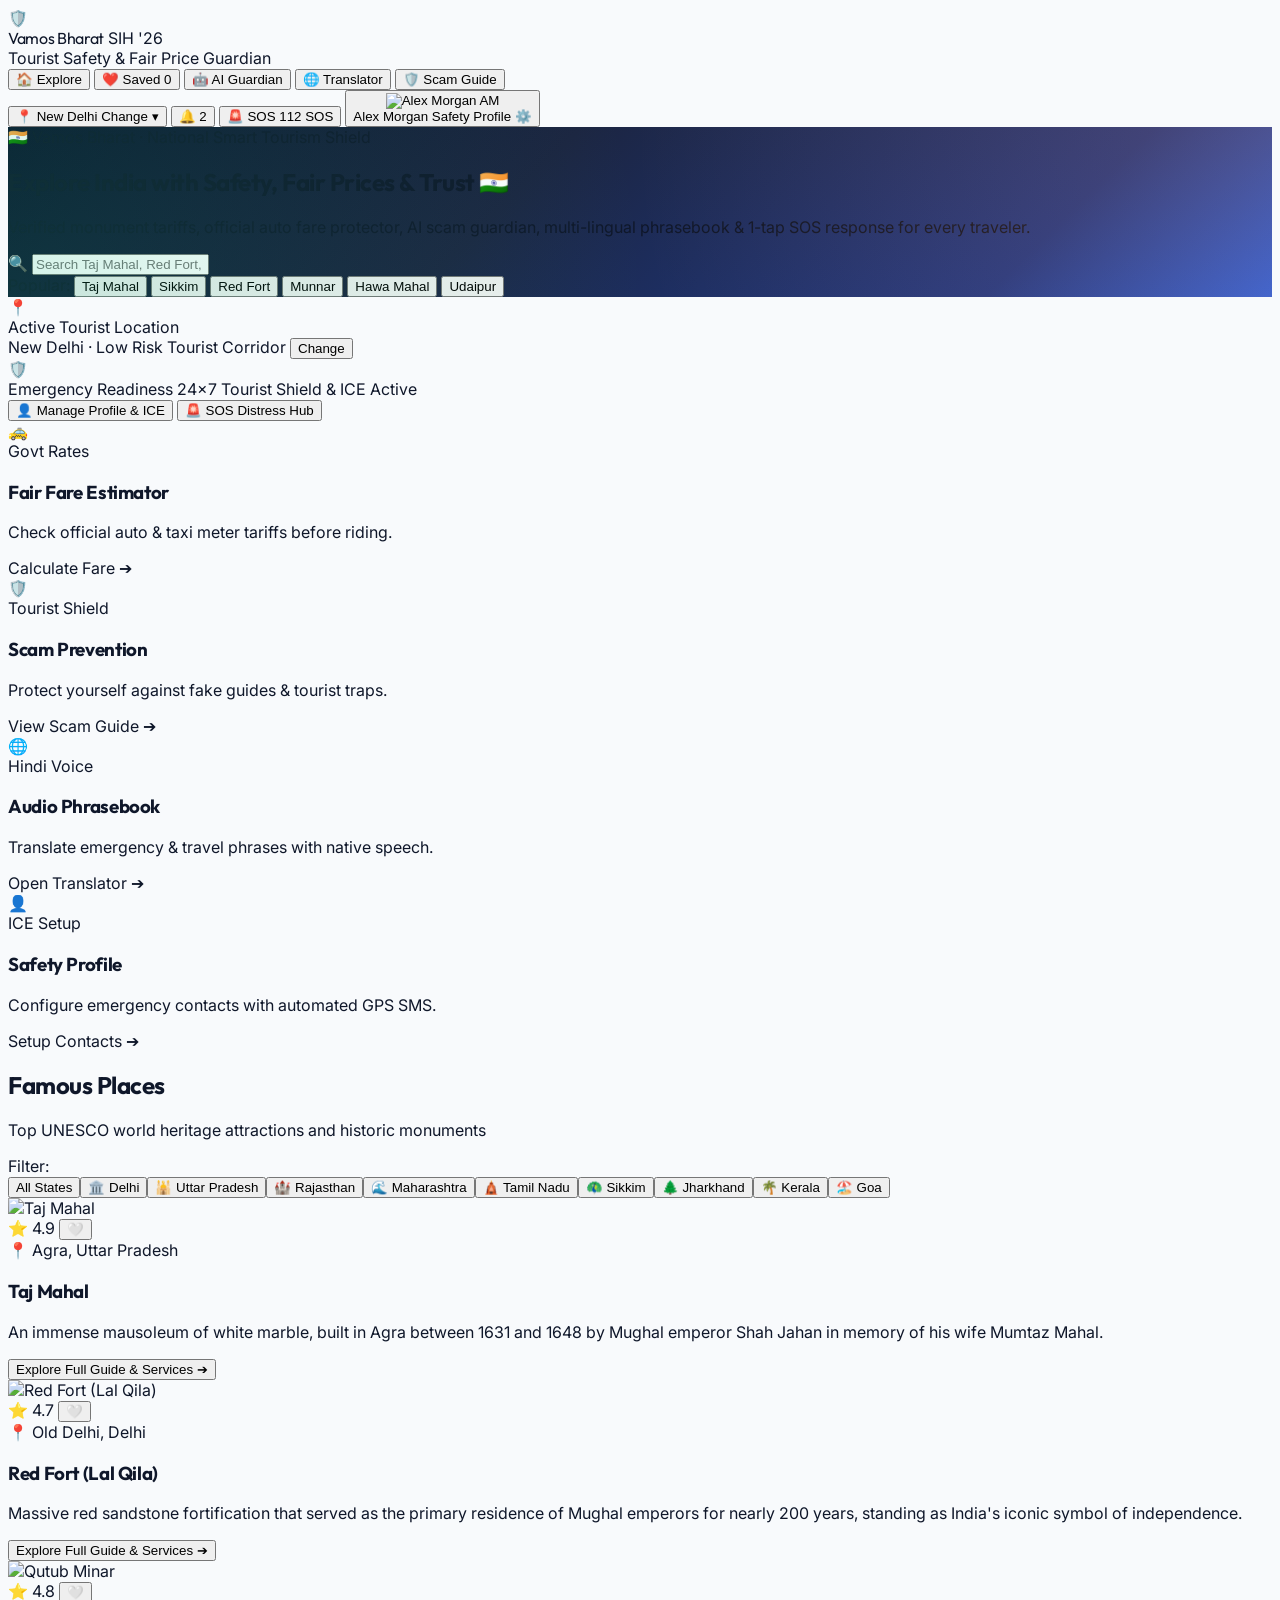
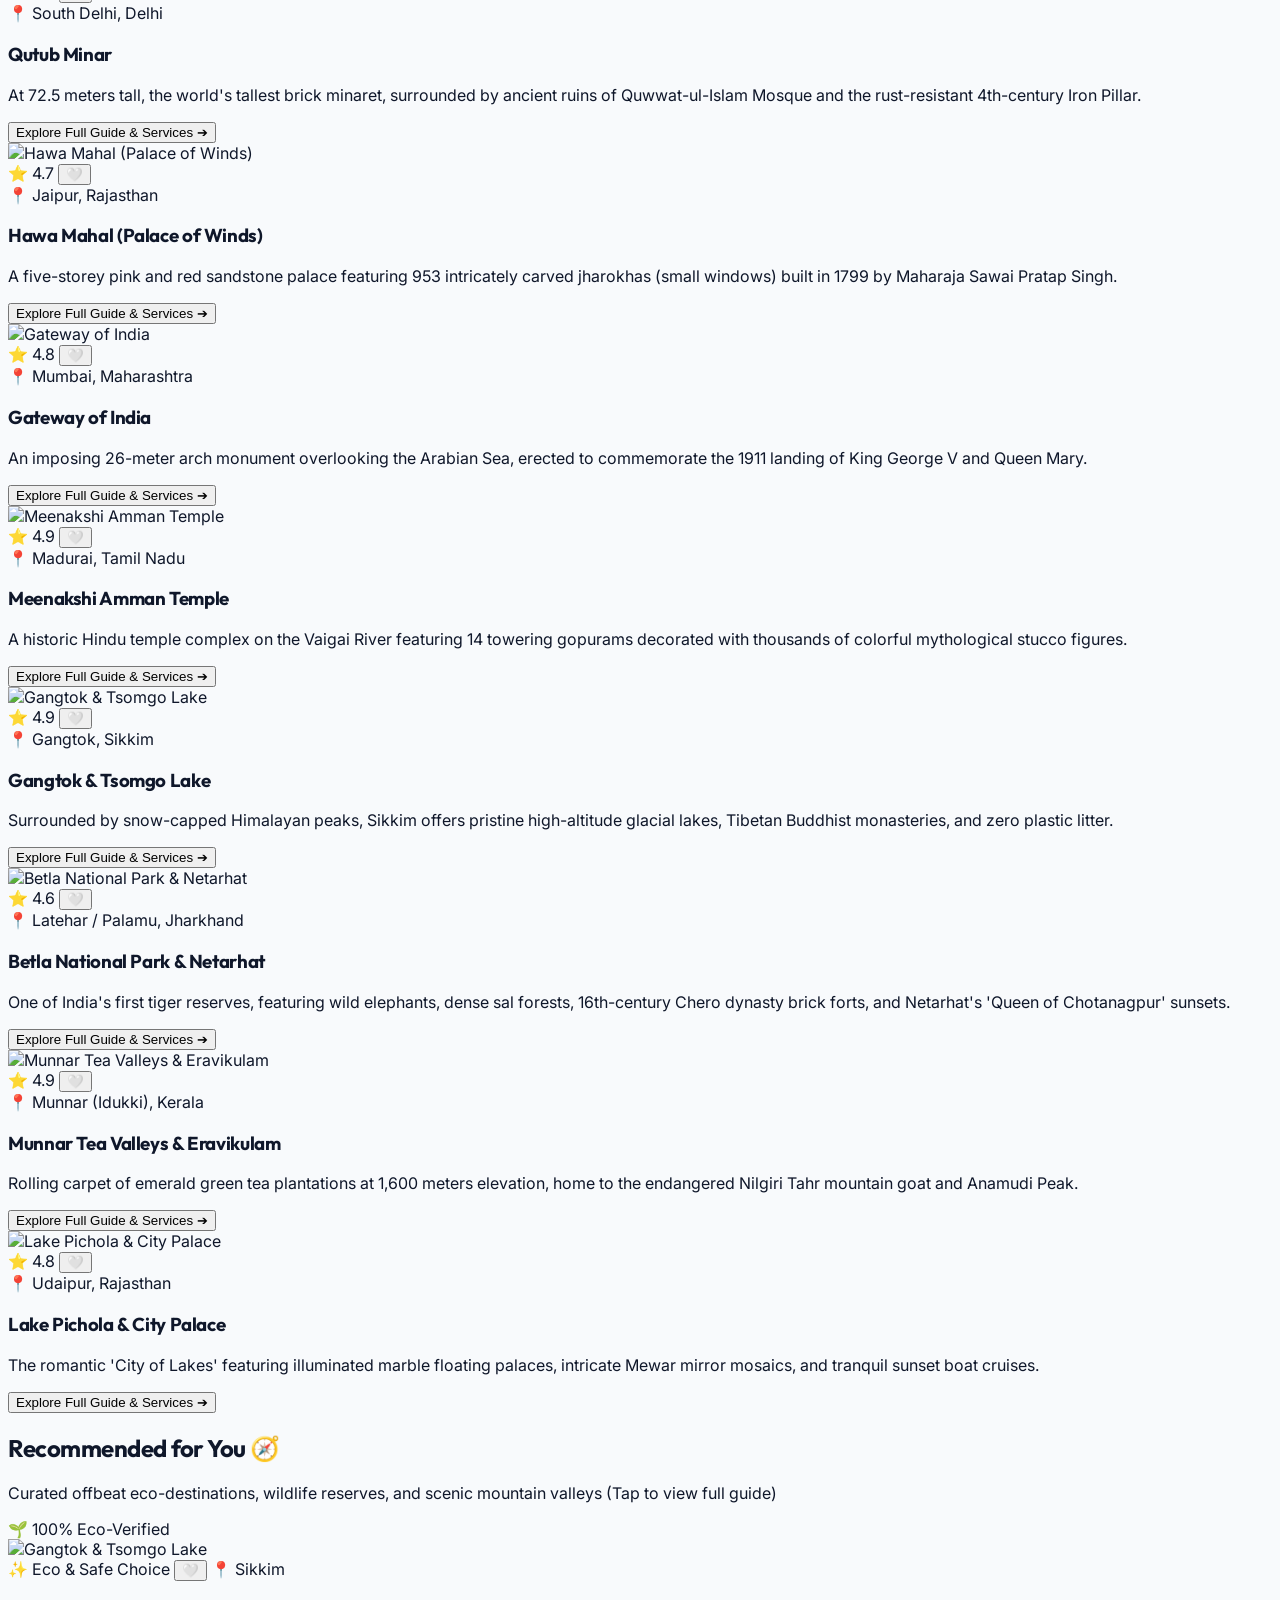
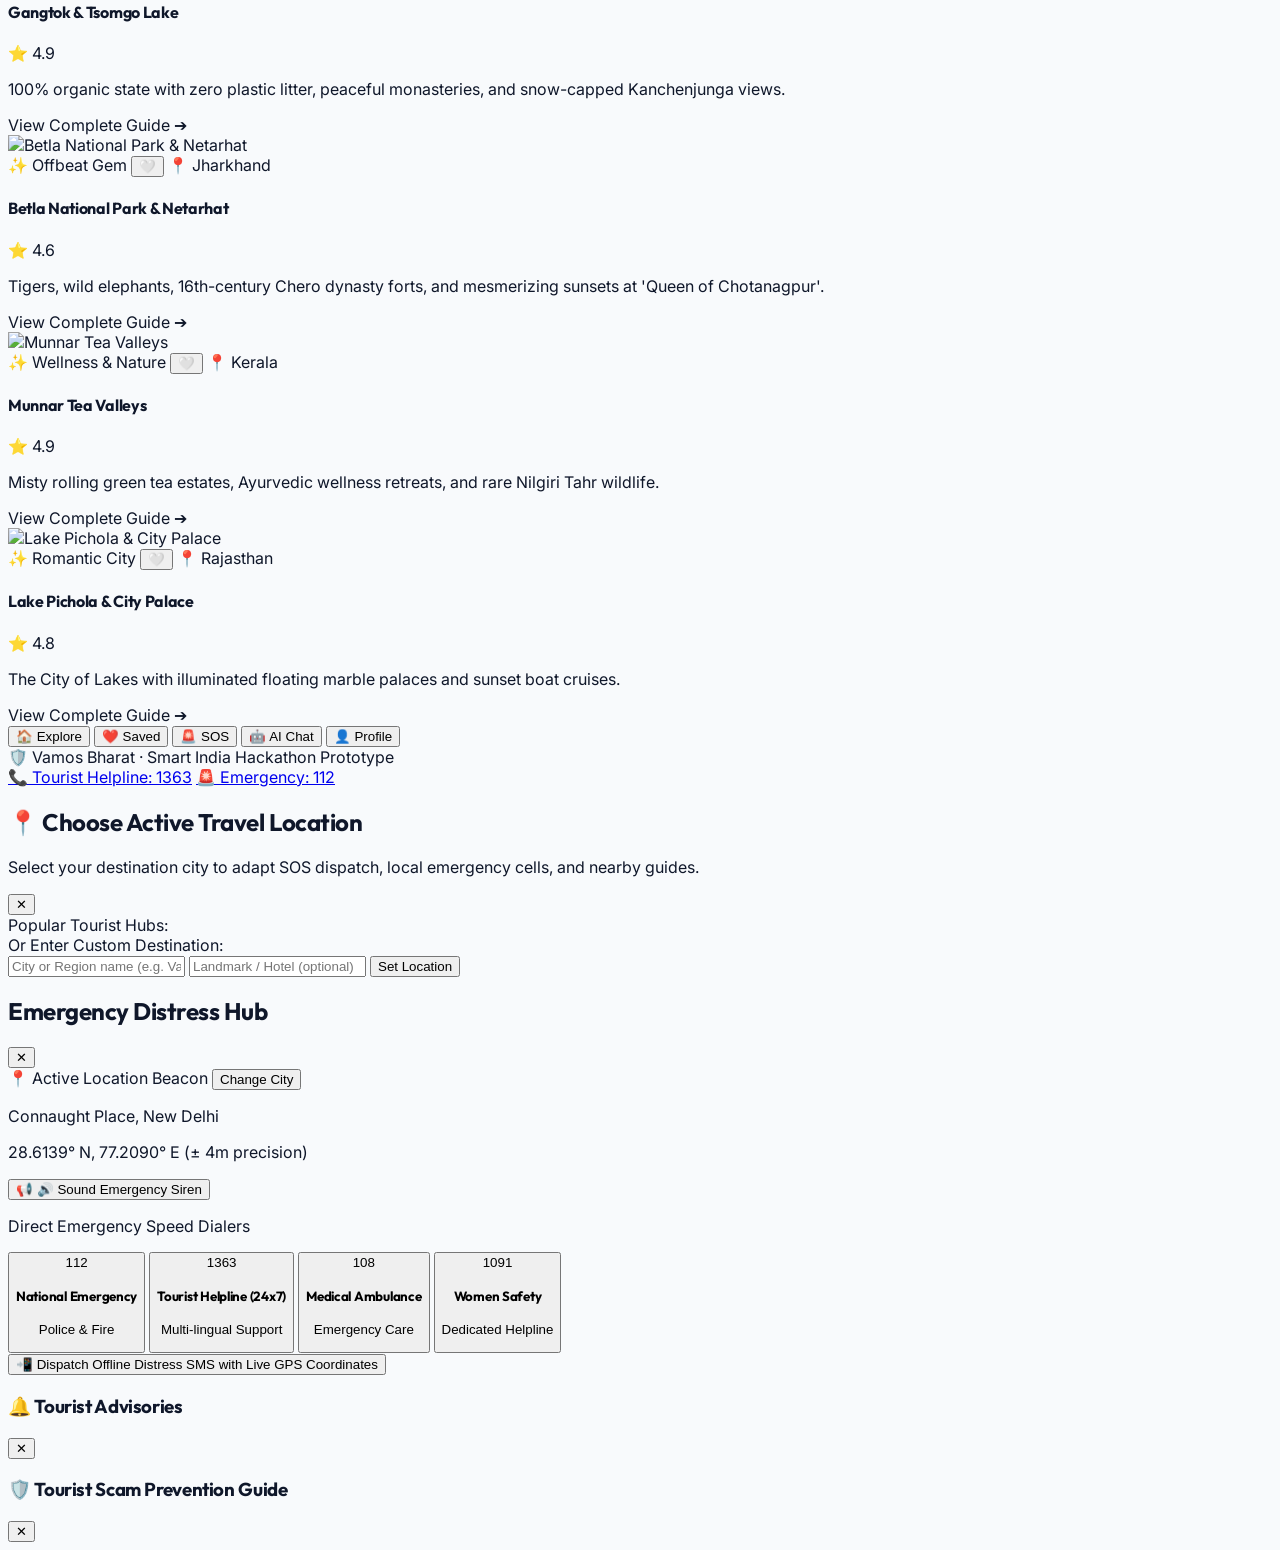
==== commit cf0ba09c: "Fix dashboard layout, profile icon visibility, avatar fallback and live safety ribbon" ====
--- a/frontend/index.html
+++ b/frontend/index.html
@@ -57,81 +57,82 @@
   <!-- 1. RESPONSIVE DESKTOP & TABLET TOP NAV     -->
   <!-- ========================================== -->
   <header class="sticky top-0 z-40 bg-white/95 backdrop-blur-md border-b border-slate-200/90 shadow-xs">
-    <div class="max-w-7xl mx-auto px-4 sm:px-6 lg:px-8">
-      <div class="flex items-center justify-between h-20 gap-4 sm:gap-6">
+    <div class="max-w-7xl mx-auto px-3 sm:px-6 lg:px-8">
+      <div class="flex items-center justify-between h-20 gap-2 sm:gap-4">
         
         <!-- Left: Brand Logo -->
-        <div class="flex items-center gap-3 cursor-pointer flex-shrink-0" onclick="window.Router.navigateTo('home-view')">
-          <div class="w-11 h-11 sm:w-12 sm:h-12 rounded-2xl bg-gradient-to-tr from-blue-700 via-indigo-600 to-blue-500 p-0.5 shadow-md shadow-blue-600/20 flex items-center justify-center text-white text-xl sm:text-2xl font-bold flex-shrink-0">
+        <div class="flex items-center gap-2.5 sm:gap-3 cursor-pointer flex-shrink-0" onclick="window.Router.navigateTo('home-view')">
+          <div class="w-10 h-10 sm:w-12 sm:h-12 rounded-2xl bg-gradient-to-tr from-blue-700 via-indigo-600 to-blue-500 p-0.5 shadow-md shadow-blue-600/25 flex items-center justify-center text-white text-xl sm:text-2xl font-bold flex-shrink-0">
             🛡️
           </div>
           <div>
-            <div class="flex items-center gap-2">
-              <span class="text-lg sm:text-xl font-black tracking-tight text-slate-900 leading-none font-heading">Vamos Bharat</span>
-              <span class="text-[10px] bg-gradient-to-r from-orange-500 to-amber-500 text-white font-black px-1.5 py-0.5 rounded shadow-xs">SIH '26</span>
-            </div>
-            <span class="hidden sm:block text-xs font-semibold text-slate-500 mt-0.5">Tourist Safety & Fair Price Guardian</span>
+            <div class="flex items-center gap-1.5 sm:gap-2">
+              <span class="text-base sm:text-xl font-black tracking-tight text-slate-900 leading-none font-heading">Vamos Bharat</span>
+              <span class="text-[9px] sm:text-[10px] bg-gradient-to-r from-orange-500 to-amber-500 text-white font-black px-1.5 py-0.5 rounded shadow-xs">SIH '26</span>
+            </div>
+            <span class="hidden lg:block text-xs font-semibold text-slate-500 mt-0.5">Tourist Safety & Fair Price Guardian</span>
           </div>
         </div>
 
         <!-- Center: Clean Navigation Tabs (Desktop/Tablet) -->
-        <nav class="hidden md:flex items-center gap-1 bg-slate-100/90 p-1.5 rounded-2xl border border-slate-200/80">
-          <button data-nav-target="home-view" class="px-3.5 py-2 rounded-xl text-xs font-bold text-blue-600 bg-white shadow-xs transition">
+        <nav class="hidden lg:flex items-center gap-1 bg-slate-100/90 p-1.5 rounded-2xl border border-slate-200/80 flex-shrink-0">
+          <button data-nav-target="home-view" class="nav-pill-btn px-3.5 py-2 rounded-xl text-xs font-extrabold text-blue-600 bg-white shadow-xs transition">
             🏠 Explore
           </button>
           
-          <button data-nav-target="wishlist-view" class="px-3.5 py-2 rounded-xl text-xs font-bold text-slate-600 hover:text-blue-600 transition relative">
+          <button data-nav-target="wishlist-view" class="nav-pill-btn px-3.5 py-2 rounded-xl text-xs font-semibold text-slate-600 hover:text-blue-600 transition relative">
             ❤️ Saved
             <span class="wishlist-badge-count text-[10px] bg-blue-600 text-white font-bold px-1.5 py-0.2 rounded-full hidden ml-1">0</span>
           </button>
 
-          <button data-nav-target="ai-chat-view" class="px-3.5 py-2 rounded-xl text-xs font-bold text-slate-600 hover:text-blue-600 transition">
+          <button data-nav-target="ai-chat-view" class="nav-pill-btn px-3.5 py-2 rounded-xl text-xs font-semibold text-slate-600 hover:text-blue-600 transition">
             🤖 AI Guardian
           </button>
 
-          <button data-nav-target="translation-view" class="px-3.5 py-2 rounded-xl text-xs font-bold text-slate-600 hover:text-blue-600 transition">
+          <button data-nav-target="translation-view" class="nav-pill-btn px-3.5 py-2 rounded-xl text-xs font-semibold text-slate-600 hover:text-blue-600 transition">
             🌐 Translator
           </button>
 
-          <button data-nav-target="profile-view" class="px-3.5 py-2 rounded-xl text-xs font-bold text-slate-600 hover:text-blue-600 transition">
-            👤 Profile
-          </button>
-
-          <button onclick="window.App.openScamGuideModal()" class="px-3 py-2 rounded-xl text-xs font-bold text-slate-600 hover:text-blue-600 transition">
+          <button onclick="window.App.openScamGuideModal()" class="px-3.5 py-2 rounded-xl text-xs font-semibold text-slate-600 hover:text-blue-600 transition">
             🛡️ Scam Guide
           </button>
         </nav>
 
-        <!-- Right: Location Badge, SOS & Profile Button -->
-        <div class="flex items-center gap-2.5 sm:gap-3.5 flex-shrink-0">
+        <!-- Right: Location Badge, Notifications, SOS & Dedicated Profile Button -->
+        <div class="flex items-center gap-2 sm:gap-3 flex-shrink-0">
           
           <!-- Interactive Manual Location Selector Button -->
-          <button id="manual-location-btn" class="flex items-center gap-1.5 sm:gap-2 bg-emerald-50 hover:bg-emerald-100 border border-emerald-300 px-2.5 sm:px-3.5 py-2 rounded-2xl text-xs font-bold text-emerald-900 shadow-xs transition active:scale-95 group" title="Click to Change Your Location">
-            <span class="w-2 h-2 sm:w-2.5 sm:h-2.5 rounded-full bg-emerald-500 flex-shrink-0 animate-pulse"></span>
-            <span id="header-location-badge-text" class="truncate max-w-[110px] sm:max-w-[170px] text-xs">📍 New Delhi</span>
-            <span class="text-[10px] bg-emerald-200 text-emerald-800 font-extrabold px-1.5 py-0.5 rounded group-hover:bg-emerald-300 hidden sm:inline">Change ▾</span>
+          <button id="manual-location-btn" class="flex items-center gap-1.5 bg-emerald-50 hover:bg-emerald-100 border border-emerald-300 px-2.5 sm:px-3 py-2 rounded-2xl text-xs font-bold text-emerald-900 shadow-xs transition active:scale-95 group" title="Click to Change Your Active Location">
+            <span class="w-2 h-2 rounded-full bg-emerald-500 flex-shrink-0 animate-pulse"></span>
+            <span id="header-location-badge-text" class="truncate max-w-[80px] sm:max-w-[130px] md:max-w-[150px] text-xs font-extrabold">📍 New Delhi</span>
+            <span class="text-[10px] bg-emerald-200 text-emerald-800 font-extrabold px-1 py-0.5 rounded group-hover:bg-emerald-300 hidden md:inline">Change ▾</span>
           </button>
 
           <!-- Notification Bell -->
-          <button id="notification-bell-btn" class="w-9 h-9 sm:w-10 sm:h-10 rounded-2xl bg-slate-100 hover:bg-slate-200 flex items-center justify-center text-slate-700 relative transition shadow-xs" title="Tourist Advisories">
+          <button id="notification-bell-btn" class="w-9 h-9 sm:w-10 sm:h-10 rounded-2xl bg-slate-100 hover:bg-slate-200 flex items-center justify-center text-slate-700 relative transition shadow-xs flex-shrink-0" title="Tourist Safety Advisories">
             <span class="text-sm sm:text-base">🔔</span>
             <span class="absolute -top-1 -right-1 w-4 h-4 rounded-full bg-rose-500 text-white text-[10px] font-bold flex items-center justify-center ring-2 ring-white">2</span>
           </button>
 
           <!-- High-Contrast Emergency SOS Button -->
-          <button data-trigger-sos class="sos-glow-button px-3.5 sm:px-4.5 py-2 sm:py-2.5 rounded-2xl bg-gradient-to-r from-rose-600 to-red-600 hover:from-rose-700 hover:to-red-700 text-white text-xs font-extrabold shadow-md shadow-rose-600/30 flex items-center gap-1.5 sm:gap-2 transition transform active:scale-95" title="Emergency SOS Dispatch">
+          <button data-trigger-sos class="sos-glow-button px-3 sm:px-4 py-2 sm:py-2.5 rounded-2xl bg-gradient-to-r from-rose-600 to-red-600 hover:from-rose-700 hover:to-red-700 text-white text-xs font-extrabold shadow-md shadow-rose-600/30 flex items-center gap-1.5 transition transform active:scale-95 flex-shrink-0" title="Emergency SOS Dispatch">
             <span class="text-sm sm:text-base">🚨</span>
-            <span class="font-extrabold">SOS 112</span>
-          </button>
-
-          <!-- User Profile Avatar/Chip -->
-          <div data-nav-target="profile-view" class="flex items-center gap-2.5 pl-2.5 border-l border-slate-200 cursor-pointer group" title="View Safety Profile & Settings">
-            <img src="https://images.unsplash.com/photo-1534528741775-53994a69daeb?auto=format&fit=crop&w=160&q=80" alt="Alex Morgan" class="w-9 h-9 sm:w-10 sm:h-10 rounded-2xl object-cover border-2 border-blue-600 group-hover:ring-2 group-hover:ring-blue-400 shadow-sm transition" />
-            <div class="hidden xl:block text-left">
-              <span id="header-user-greeting" class="text-xs font-extrabold text-slate-900 block leading-tight">Alex Morgan</span>
-              <span class="text-[11px] text-slate-500 font-medium">Safety Profile</span>
-            </div>
-          </div>
+            <span class="font-extrabold hidden sm:inline">SOS 112</span>
+            <span class="font-extrabold sm:hidden">SOS</span>
+          </button>
+
+          <!-- User Profile Avatar/Chip (Dedicated, Never Hiding, Accessible & High Contrast) -->
+          <button id="header-profile-btn" onclick="window.Router.navigateTo('profile-view')" class="header-profile-chip flex items-center gap-2 sm:gap-2.5 px-2 py-1.5 sm:px-3 sm:py-2 rounded-2xl bg-slate-100/90 hover:bg-slate-200/90 border border-slate-200 cursor-pointer shadow-xs transition active:scale-95 flex-shrink-0 group" title="Safety Profile & ICE Settings">
+            <div class="relative w-8 h-8 sm:w-9 sm:h-9 rounded-full flex items-center justify-center bg-blue-600 text-white text-xs font-black shadow-sm overflow-hidden flex-shrink-0 ring-2 ring-blue-500/50 group-hover:ring-blue-600">
+              <img id="header-profile-avatar-img" src="https://images.unsplash.com/photo-1534528741775-53994a69daeb?auto=format&fit=crop&w=160&q=80" alt="Alex Morgan" class="w-full h-full object-cover" onerror="this.classList.add('hidden'); document.getElementById('header-profile-avatar-fallback').classList.remove('hidden');" />
+              <span id="header-profile-avatar-fallback" class="hidden font-extrabold text-xs">AM</span>
+              <span class="absolute -bottom-0.5 -right-0.5 w-2.5 h-2.5 rounded-full bg-emerald-500 border-2 border-white" title="Active Tourist Shield"></span>
+            </div>
+            <div class="text-left hidden sm:block">
+              <span id="header-user-greeting" class="text-xs font-extrabold text-slate-900 block leading-tight group-hover:text-blue-600 transition">Alex Morgan</span>
+              <span class="text-[10px] text-slate-500 font-semibold block leading-none mt-0.5">Safety Profile ⚙️</span>
+            </div>
+          </button>
 
         </div>
 
@@ -142,32 +143,32 @@
   <!-- ========================================== -->
   <!-- MAIN CONTAINER FOR DESKTOP SPA VIEWS       -->
   <!-- ========================================== -->
-  <main id="app-main-content" class="flex-1 max-w-7xl w-full mx-auto px-4 sm:px-6 lg:px-8 py-6 sm:py-8">
+  <main id="app-main-content" class="flex-1 max-w-7xl w-full mx-auto px-3 sm:px-6 lg:px-8 py-6 sm:py-8">
     
     <!-- ========================================== -->
     <!-- VIEW 1: HOME DASHBOARD                     -->
     <!-- ========================================== -->
-    <section id="home-view" class="app-view space-y-10 sm:space-y-12">
+    <section id="home-view" class="app-view space-y-8 sm:space-y-10">
       
       <!-- Section: Clean Hero Banner -->
-      <div class="hero-gradient-bg rounded-3xl p-6 sm:p-14 text-white shadow-xl relative overflow-hidden flex flex-col items-center text-center space-y-6">
+      <div class="hero-gradient-bg rounded-3xl p-6 sm:p-12 text-white shadow-xl relative overflow-hidden flex flex-col items-center text-center space-y-6">
         
         <div class="max-w-3xl space-y-3 z-10">
           <div class="inline-flex items-center gap-2 px-4 py-1.5 rounded-full bg-white/15 backdrop-blur-md text-xs font-bold text-white border border-white/20 shadow-sm">
             <span>🇮🇳</span> <span>Vamos Bharat · National Smart Tourism Shield</span>
           </div>
-          <h1 class="text-3xl sm:text-5xl font-black tracking-tight leading-tight font-heading">
-            Explore India with Safety & Trust 🇮🇳
+          <h1 class="text-2xl sm:text-4xl lg:text-5xl font-black tracking-tight leading-tight font-heading">
+            Explore India with Safety, Fair Prices & Trust 🇮🇳
           </h1>
-          <p class="text-xs sm:text-base text-blue-100 leading-relaxed max-w-2xl mx-auto font-normal">
-            Discover world-heritage monuments, check fair auto fares, and explore hidden nature gems with verified emergency security.
+          <p class="text-xs sm:text-sm lg:text-base text-blue-100 leading-relaxed max-w-2xl mx-auto font-normal">
+            Verified monument tariffs, official auto fare protector, AI scam guardian, multi-lingual phrasebook & 1-tap SOS response for every traveler.
           </p>
         </div>
 
         <!-- Integrated Clean Search Bar -->
         <div class="w-full max-w-2xl relative z-10 mt-1">
           <span class="absolute inset-y-0 left-0 pl-4.5 flex items-center pointer-events-none text-slate-400 text-lg">🔍</span>
-          <input type="text" id="global-search-input" placeholder="Search Taj Mahal, Sikkim, Red Fort, Munnar, Jaipur, Udaipur..." class="w-full pl-12 pr-4 py-4 sm:py-4.5 bg-white rounded-2xl text-xs sm:text-sm font-medium text-slate-900 placeholder-slate-400 focus:outline-none focus:ring-4 focus:ring-blue-400/50 shadow-2xl transition" />
+          <input type="text" id="global-search-input" placeholder="Search Taj Mahal, Red Fort, Jaipur, Sikkim, Munnar, Goa, Udaipur..." class="w-full pl-12 pr-4 py-4 bg-white rounded-2xl text-xs sm:text-sm font-medium text-slate-900 placeholder-slate-400 focus:outline-none focus:ring-4 focus:ring-blue-400/50 shadow-2xl transition" />
         </div>
 
         <!-- Quick Search Tags -->
@@ -186,26 +187,112 @@
         <div class="absolute -left-16 -top-16 w-80 h-80 bg-orange-400/15 rounded-full blur-3xl pointer-events-none"></div>
       </div>
 
-      <!-- Section: AI Price & Safety Guardian Spotlight Card -->
-      <div class="bg-gradient-to-r from-blue-50/90 via-white to-slate-50 border border-blue-200/80 rounded-3xl p-6 sm:p-8 shadow-sm flex flex-col md:flex-row items-center justify-between gap-6">
-        <div class="space-y-2 max-w-2xl text-left">
-          <div class="inline-flex items-center gap-2 px-3 py-1 rounded-full bg-blue-100 text-blue-800 text-xs font-bold">
-            <span>🤖</span> <span>Vamos AI Travel Guardian</span>
-          </div>
-          <h2 class="text-xl font-black text-slate-900 font-heading">Fair Fare & Tourist Scam Protection</h2>
-          <p class="text-xs sm:text-sm text-slate-600 leading-relaxed font-normal">
-            Check official government auto/cab meter rates, verify ticket prices, and avoid tourist overcharging before you ride.
-          </p>
-        </div>
-
-        <div class="flex flex-wrap items-center gap-3 flex-shrink-0">
-          <button onclick="window.Router.navigateTo('ai-chat-view', { presetQuery: 'Auto fare estimate from Station to Red Fort' })" class="px-5 py-3 rounded-2xl bg-blue-600 hover:bg-blue-700 text-white text-xs font-bold shadow-md shadow-blue-600/20 transition flex items-center gap-2 active:scale-95">
-            <span>🚕</span> <span>Estimate Auto Fare</span>
-          </button>
-          <button onclick="window.Router.navigateTo('ai-chat-view', { presetQuery: 'Taj Mahal guide scam check and ticket cost' })" class="px-5 py-3 rounded-2xl bg-white hover:bg-slate-100 text-slate-700 border border-slate-200 text-xs font-bold transition flex items-center gap-2 shadow-xs active:scale-95">
-            <span>🚨</span> <span>Check Tourist Scams</span>
-          </button>
-        </div>
+      <!-- Section: Real-Time Safety Status Ribbon -->
+      <div class="bg-white border border-slate-200/90 rounded-3xl p-4 sm:p-5 shadow-xs flex flex-wrap items-center justify-between gap-4">
+        <div class="flex items-center gap-3">
+          <div class="w-10 h-10 rounded-2xl bg-emerald-50 text-emerald-600 flex items-center justify-center text-lg font-bold border border-emerald-200">
+            📍
+          </div>
+          <div>
+            <span class="text-[10px] font-extrabold uppercase tracking-wider text-slate-400 block">Active Tourist Location</span>
+            <div class="flex items-center gap-2">
+              <span id="hero-safety-location-text" class="text-sm font-extrabold text-slate-900">New Delhi · Low Risk Corridor</span>
+              <button onclick="window.App.openLocationModal()" class="text-xs text-blue-600 font-bold hover:underline">Change</button>
+            </div>
+          </div>
+        </div>
+
+        <div class="flex items-center gap-3">
+          <div class="w-10 h-10 rounded-2xl bg-blue-50 text-blue-600 flex items-center justify-center text-lg font-bold border border-blue-200">
+            🛡️
+          </div>
+          <div>
+            <span class="text-[10px] font-extrabold uppercase tracking-wider text-slate-400 block">Emergency Readiness</span>
+            <span class="text-xs font-extrabold text-emerald-700">24x7 Tourist Shield & ICE Active</span>
+          </div>
+        </div>
+
+        <div class="flex items-center gap-2">
+          <button onclick="window.Router.navigateTo('profile-view')" class="px-4 py-2 rounded-xl bg-slate-100 hover:bg-slate-200 text-slate-800 text-xs font-bold transition flex items-center gap-1.5">
+            <span>👤</span> <span>Manage Profile & ICE</span>
+          </button>
+          <button onclick="window.SOSSystem.openModal()" class="px-4 py-2 rounded-xl bg-rose-50 hover:bg-rose-100 text-rose-700 border border-rose-200 text-xs font-bold transition flex items-center gap-1.5">
+            <span>🚨</span> <span>SOS Distress Hub</span>
+          </button>
+        </div>
+      </div>
+
+      <!-- Section: 4 Quick Feature Spotlight Action Cards -->
+      <div class="grid grid-cols-1 sm:grid-cols-2 lg:grid-cols-4 gap-4 sm:gap-5">
+        
+        <!-- Card 1: Fare Calculator -->
+        <div onclick="window.Router.navigateTo('ai-chat-view', { presetQuery: 'Auto fare estimate from Station to Red Fort' })" class="bg-white border border-slate-200/90 hover:border-blue-300 hover:shadow-md rounded-3xl p-5 transition-all cursor-pointer flex flex-col justify-between group space-y-3">
+          <div class="flex items-center justify-between">
+            <div class="w-10 h-10 rounded-2xl bg-blue-50 text-blue-600 flex items-center justify-center text-xl font-bold group-hover:scale-110 transition">
+              🚕
+            </div>
+            <span class="text-[10px] font-bold uppercase tracking-wider px-2 py-0.5 rounded bg-blue-50 text-blue-700">Govt Rates</span>
+          </div>
+          <div>
+            <h3 class="text-sm font-extrabold text-slate-900 group-hover:text-blue-600 transition">Fair Fare Estimator</h3>
+            <p class="text-xs text-slate-500 mt-1">Check official auto & taxi meter tariffs before riding.</p>
+          </div>
+          <span class="text-xs font-bold text-blue-600 flex items-center gap-1 pt-1">
+            Calculate Fare <span>➔</span>
+          </span>
+        </div>
+
+        <!-- Card 2: Scam Prevention Guide -->
+        <div onclick="window.App.openScamGuideModal()" class="bg-white border border-slate-200/90 hover:border-amber-300 hover:shadow-md rounded-3xl p-5 transition-all cursor-pointer flex flex-col justify-between group space-y-3">
+          <div class="flex items-center justify-between">
+            <div class="w-10 h-10 rounded-2xl bg-amber-50 text-amber-600 flex items-center justify-center text-xl font-bold group-hover:scale-110 transition">
+              🛡️
+            </div>
+            <span class="text-[10px] font-bold uppercase tracking-wider px-2 py-0.5 rounded bg-amber-50 text-amber-700">Tourist Shield</span>
+          </div>
+          <div>
+            <h3 class="text-sm font-extrabold text-slate-900 group-hover:text-amber-600 transition">Scam Prevention</h3>
+            <p class="text-xs text-slate-500 mt-1">Protect yourself against fake guides & tourist traps.</p>
+          </div>
+          <span class="text-xs font-bold text-amber-600 flex items-center gap-1 pt-1">
+            View Scam Guide <span>➔</span>
+          </span>
+        </div>
+
+        <!-- Card 3: Audio Translator -->
+        <div onclick="window.Router.navigateTo('translation-view')" class="bg-white border border-slate-200/90 hover:border-indigo-300 hover:shadow-md rounded-3xl p-5 transition-all cursor-pointer flex flex-col justify-between group space-y-3">
+          <div class="flex items-center justify-between">
+            <div class="w-10 h-10 rounded-2xl bg-indigo-50 text-indigo-600 flex items-center justify-center text-xl font-bold group-hover:scale-110 transition">
+              🌐
+            </div>
+            <span class="text-[10px] font-bold uppercase tracking-wider px-2 py-0.5 rounded bg-indigo-50 text-indigo-700">Hindi Voice</span>
+          </div>
+          <div>
+            <h3 class="text-sm font-extrabold text-slate-900 group-hover:text-indigo-600 transition">Audio Phrasebook</h3>
+            <p class="text-xs text-slate-500 mt-1">Translate emergency & travel phrases with native speech.</p>
+          </div>
+          <span class="text-xs font-bold text-indigo-600 flex items-center gap-1 pt-1">
+            Open Translator <span>➔</span>
+          </span>
+        </div>
+
+        <!-- Card 4: Safety & ICE Profile -->
+        <div onclick="window.Router.navigateTo('profile-view')" class="bg-white border border-slate-200/90 hover:border-emerald-300 hover:shadow-md rounded-3xl p-5 transition-all cursor-pointer flex flex-col justify-between group space-y-3">
+          <div class="flex items-center justify-between">
+            <div class="w-10 h-10 rounded-2xl bg-emerald-50 text-emerald-600 flex items-center justify-center text-xl font-bold group-hover:scale-110 transition">
+              👤
+            </div>
+            <span class="text-[10px] font-bold uppercase tracking-wider px-2 py-0.5 rounded bg-emerald-50 text-emerald-700">ICE Setup</span>
+          </div>
+          <div>
+            <h3 class="text-sm font-extrabold text-slate-900 group-hover:text-emerald-600 transition">Safety Profile</h3>
+            <p class="text-xs text-slate-500 mt-1">Configure emergency contacts with automated GPS SMS.</p>
+          </div>
+          <span class="text-xs font-bold text-emerald-600 flex items-center gap-1 pt-1">
+            Setup Contacts <span>➔</span>
+          </span>
+        </div>
+
       </div>
 
       <!-- Section: Famous Places (3-Column Desktop Grid) -->
@@ -576,7 +663,10 @@
         
         <!-- Left: Profile Badge Card (4 Cols) -->
         <div class="lg:col-span-4 bg-white border border-slate-200 rounded-3xl p-8 shadow-sm text-center space-y-5">
-          <img src="https://images.unsplash.com/photo-1534528741775-53994a69daeb?auto=format&fit=crop&w=300&q=80" alt="Avatar" class="w-24 h-24 rounded-full object-cover mx-auto ring-4 ring-blue-600/30 shadow-md" />
+          <div class="relative w-24 h-24 rounded-full mx-auto ring-4 ring-blue-600/30 shadow-md overflow-hidden bg-blue-600 flex items-center justify-center text-white text-2xl font-black">
+            <img id="profile-badge-avatar-img" src="https://images.unsplash.com/photo-1534528741775-53994a69daeb?auto=format&fit=crop&w=300&q=80" alt="Avatar" class="w-full h-full object-cover" onerror="this.classList.add('hidden'); document.getElementById('profile-badge-avatar-fallback').classList.remove('hidden');" />
+            <span id="profile-badge-avatar-fallback" class="hidden">AM</span>
+          </div>
           <div>
             <h3 id="profile-display-name" class="text-lg font-black text-slate-900 font-heading">Alex Morgan</h3>
             <span class="inline-block text-xs font-bold bg-emerald-100 text-emerald-800 px-3.5 py-1 rounded-full mt-1.5 border border-emerald-200">
@@ -659,25 +749,25 @@
   <!-- RESPONSIVE MOBILE BOTTOM NAVIGATION BAR    -->
   <!-- ========================================== -->
   <nav class="md:hidden fixed bottom-0 left-0 right-0 z-40 bg-white/95 backdrop-blur-md border-t border-slate-200 flex items-center justify-around py-2 px-1 shadow-lg">
-    <button data-nav-target="home-view" class="flex flex-col items-center gap-0.5 text-blue-600 px-2 py-1">
+    <button data-nav-target="home-view" class="mobile-nav-btn flex flex-col items-center gap-0.5 text-blue-600 font-extrabold px-2 py-1">
       <span class="text-base">🏠</span>
-      <span class="text-[10px] font-bold">Explore</span>
+      <span class="text-[10px]">Explore</span>
     </button>
-    <button data-nav-target="wishlist-view" class="flex flex-col items-center gap-0.5 text-slate-500 hover:text-blue-600 px-2 py-1">
+    <button data-nav-target="wishlist-view" class="mobile-nav-btn flex flex-col items-center gap-0.5 text-slate-500 hover:text-blue-600 px-2 py-1 relative">
       <span class="text-base">❤️</span>
-      <span class="text-[10px] font-bold">Saved</span>
+      <span class="text-[10px]">Saved</span>
     </button>
-    <button data-trigger-sos class="flex flex-col items-center gap-0.5 bg-rose-600 text-white px-3 py-1 rounded-2xl shadow-md -mt-4 ring-4 ring-white">
+    <button data-trigger-sos class="flex flex-col items-center gap-0.5 bg-rose-600 text-white px-3.5 py-1.5 rounded-2xl shadow-md -mt-4 ring-4 ring-white active:scale-95 transition">
       <span class="text-base">🚨</span>
       <span class="text-[10px] font-black">SOS</span>
     </button>
-    <button data-nav-target="ai-chat-view" class="flex flex-col items-center gap-0.5 text-slate-500 hover:text-blue-600 px-2 py-1">
+    <button data-nav-target="ai-chat-view" class="mobile-nav-btn flex flex-col items-center gap-0.5 text-slate-500 hover:text-blue-600 px-2 py-1">
       <span class="text-base">🤖</span>
-      <span class="text-[10px] font-bold">AI Chat</span>
+      <span class="text-[10px]">AI Chat</span>
     </button>
-    <button data-nav-target="profile-view" class="flex flex-col items-center gap-0.5 text-slate-500 hover:text-blue-600 px-2 py-1">
+    <button data-nav-target="profile-view" class="mobile-nav-btn flex flex-col items-center gap-0.5 text-slate-500 hover:text-blue-600 px-2 py-1">
       <span class="text-base">👤</span>
-      <span class="text-[10px] font-bold">Profile</span>
+      <span class="text-[10px]">Profile</span>
     </button>
   </nav>
 
--- a/frontend/styles.css
+++ b/frontend/styles.css
@@ -25,9 +25,10 @@
   color: var(--text-heading);
   -webkit-font-smoothing: antialiased;
   -moz-osx-font-smoothing: grayscale;
-}
-
-h1, h2, h3, .font-heading {
+  overflow-x: hidden;
+}
+
+h1, h2, h3, h4, .font-heading {
   font-family: 'Outfit', 'Inter', sans-serif;
   letter-spacing: -0.02em;
 }
@@ -43,7 +44,7 @@
 
 .app-view.view-active {
   display: block;
-  animation: fadeInView 0.3s cubic-bezier(0.16, 1, 0.3, 1) forwards;
+  animation: fadeInView 0.28s cubic-bezier(0.16, 1, 0.3, 1) forwards;
 }
 
 @keyframes fadeInView {
@@ -120,6 +121,26 @@
   background: rgba(255, 255, 255, 0.96);
   backdrop-filter: blur(16px);
   -webkit-backdrop-filter: blur(16px);
+}
+
+/* Profile Chip Interactive Styles */
+.header-profile-chip {
+  transition: all 0.2s cubic-bezier(0.16, 1, 0.3, 1);
+}
+
+.header-profile-chip:hover {
+  background-color: #F1F5F9;
+  border-color: #93C5FD;
+}
+
+.header-profile-chip.is-active-view {
+  background-color: #EFF6FF !important;
+  border-color: #3B82F6 !important;
+  box-shadow: 0 0 0 2px rgba(59, 130, 246, 0.35) !important;
+}
+
+.header-profile-chip.is-active-view span#header-user-greeting {
+  color: #1D4ED8 !important;
 }
 
 /* Line Clamp Utilities */
@@ -150,13 +171,13 @@
 }
 
 .monument-desktop-card:hover {
-  transform: translateY(-5px);
+  transform: translateY(-4px);
   box-shadow: 0 20px 35px -10px rgba(15, 23, 42, 0.12), 0 8px 16px -4px rgba(37, 99, 235, 0.08);
 }
 
 /* Rich Hero Gradient Background */
 .hero-gradient-bg {
-  background: linear-gradient(135deg, #0F172A 0%, #1E3A8A 45%, #2563EB 85%, #3B82F6 100%);
+  background: linear-gradient(135deg, #0B132B 0%, #1C2541 40%, #1E3A8A 80%, #2563EB 100%);
   position: relative;
 }
 
@@ -167,8 +188,8 @@
   left: 0;
   right: 0;
   bottom: 0;
-  background: radial-gradient(circle at top right, rgba(255, 153, 51, 0.15), transparent 50%),
-              radial-gradient(circle at bottom left, rgba(16, 185, 129, 0.15), transparent 50%);
+  background: radial-gradient(circle at top right, rgba(249, 115, 22, 0.2), transparent 50%),
+              radial-gradient(circle at bottom left, rgba(16, 185, 129, 0.18), transparent 50%);
   pointer-events: none;
 }
 
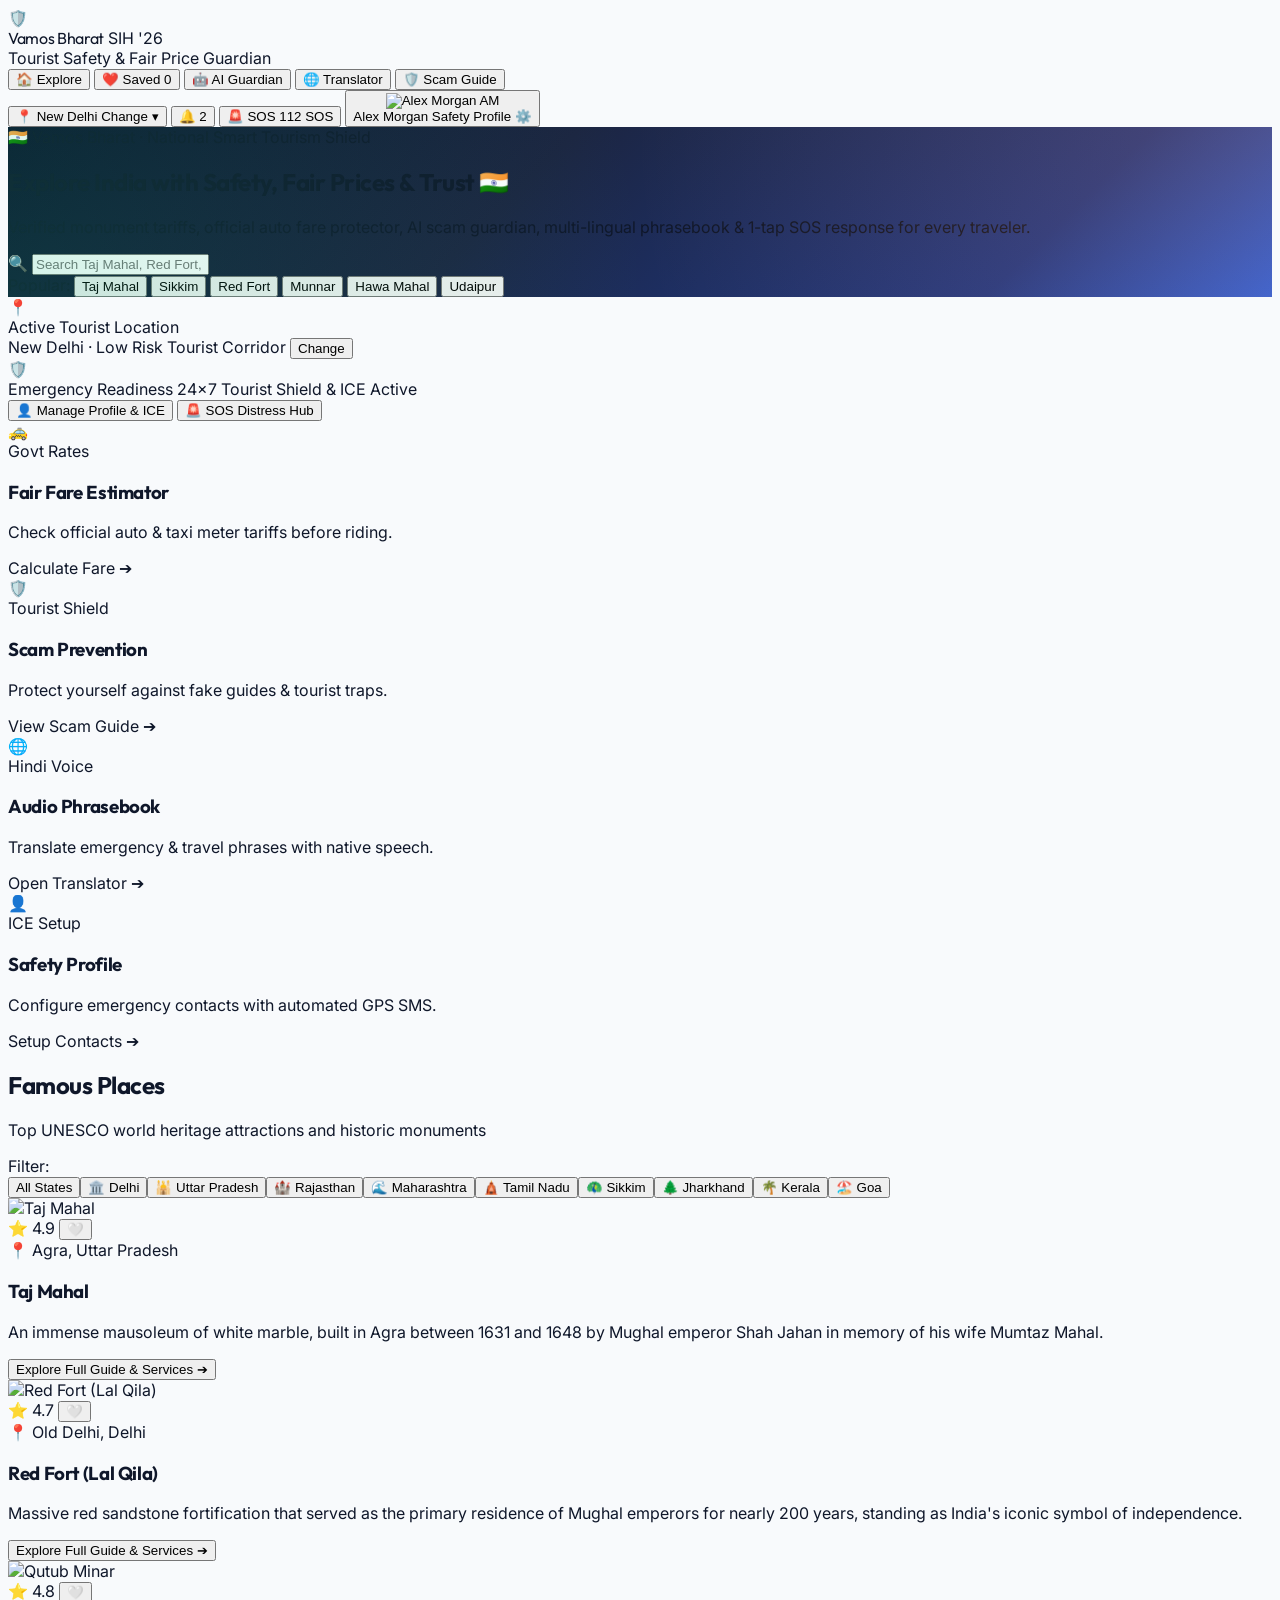
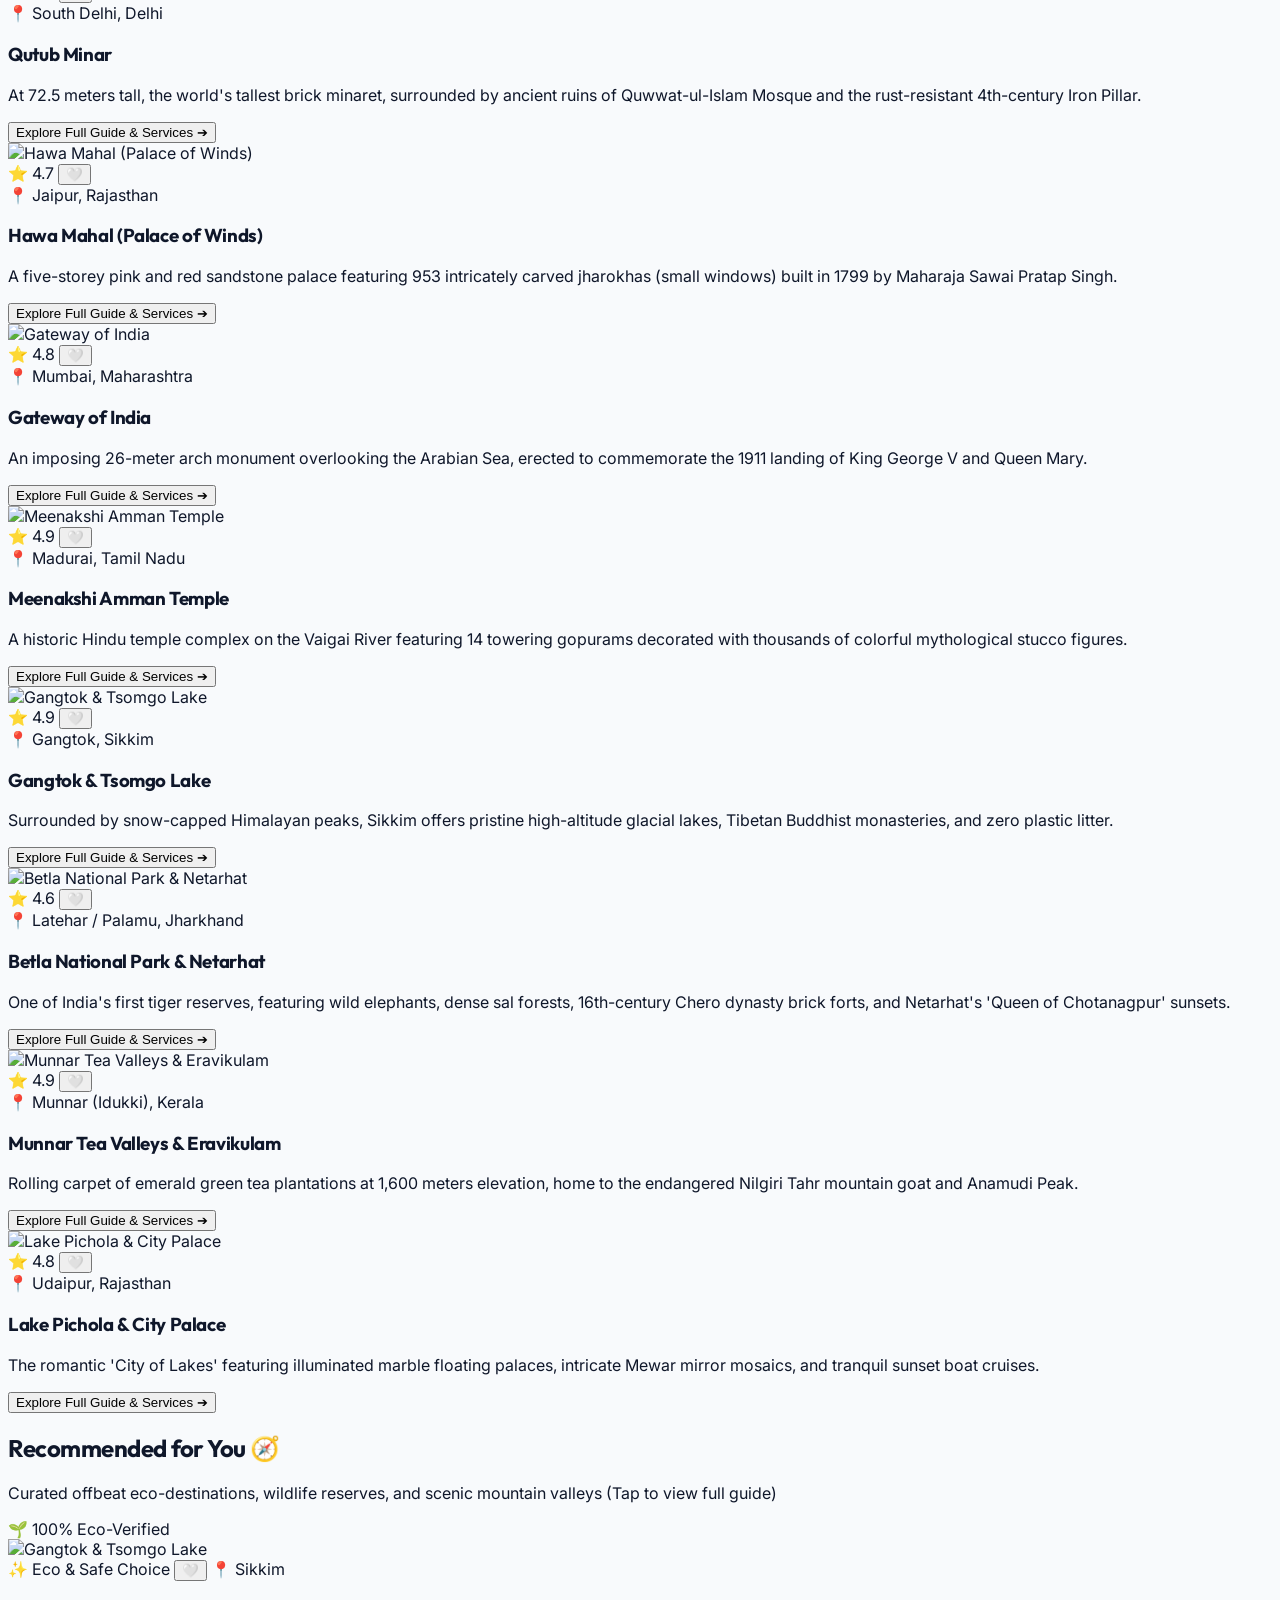
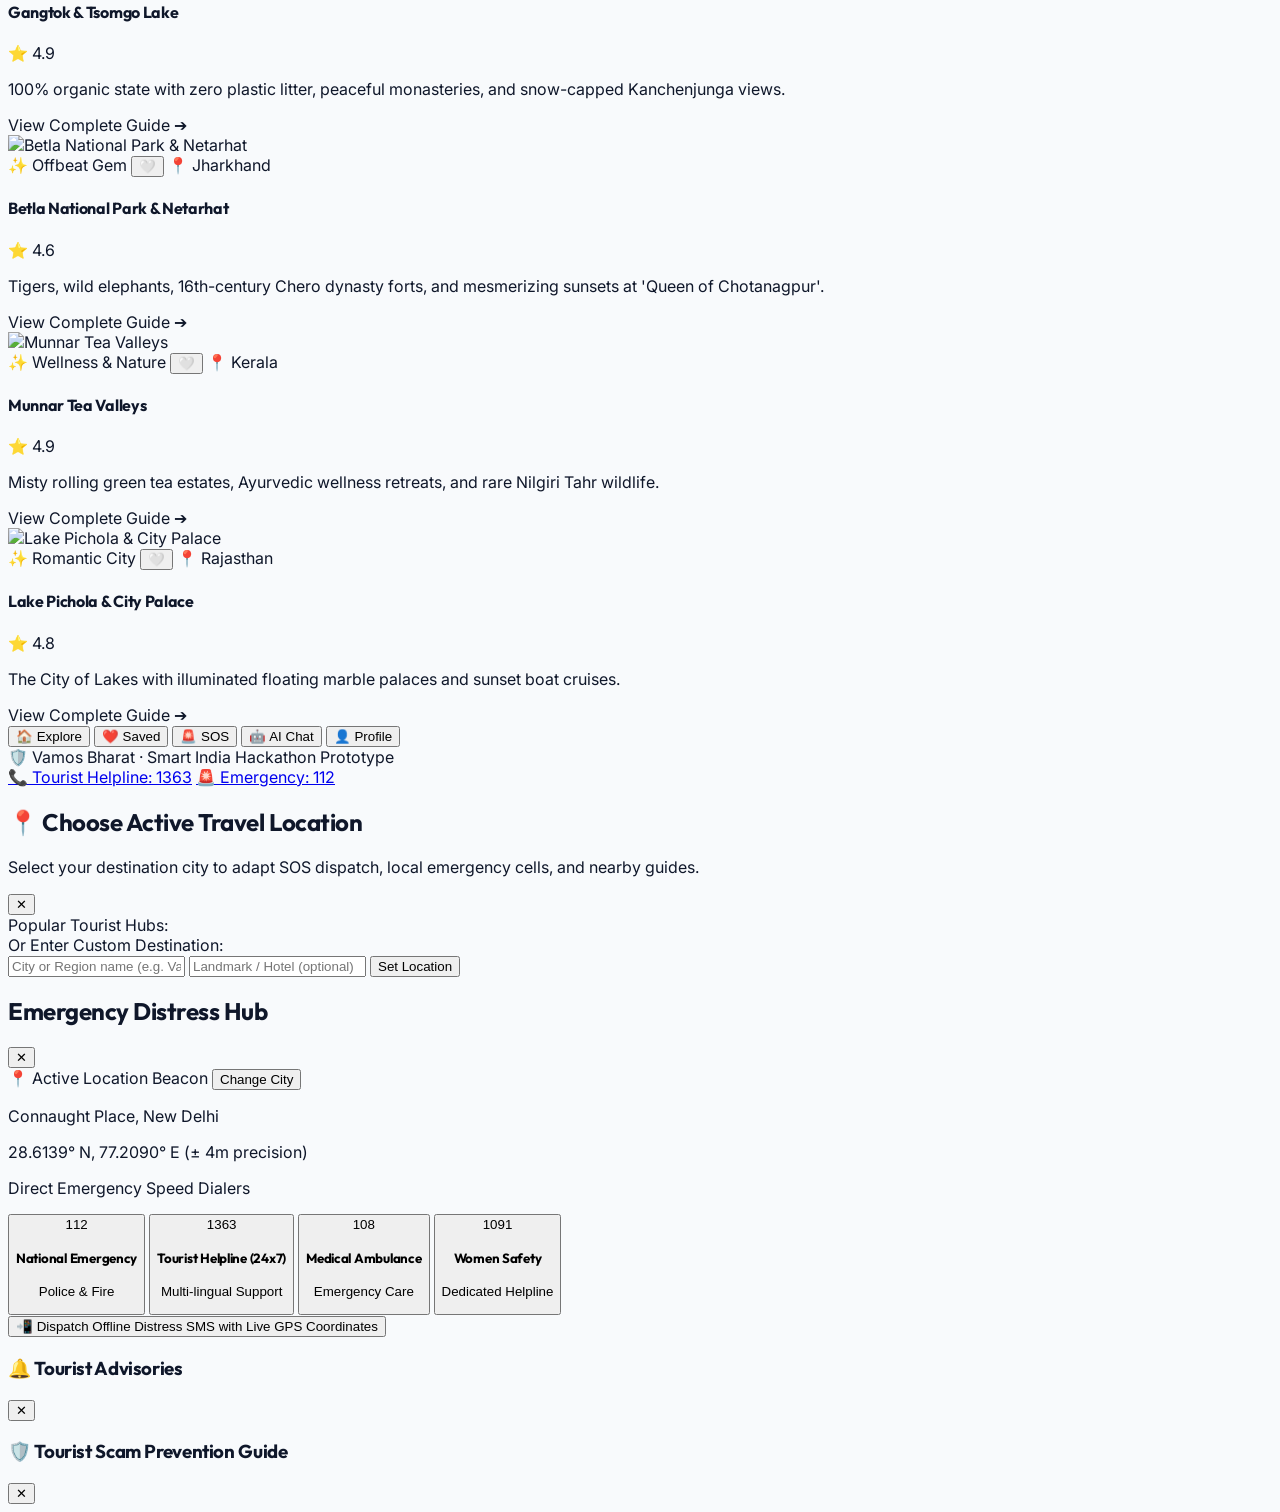
==== commit 17ab01b3: "Remove emergency siren sound and toggle button from SOS modal" ====
--- a/frontend/index.html
+++ b/frontend/index.html
@@ -858,11 +858,6 @@
           <p id="sos-gps-address" class="text-sm font-bold text-white mt-1.5">Connaught Place, New Delhi</p>
           <p id="sos-gps-coords" class="text-xs font-mono text-slate-400 mt-0.5">28.6139° N, 77.2090° E (± 4m precision)</p>
         </div>
-
-        <button id="toggle-siren-btn" class="px-5 py-3 rounded-xl bg-white text-rose-600 font-extrabold text-xs shadow-md transition flex items-center gap-2 flex-shrink-0">
-          <span>📢</span>
-          <span id="siren-status-text">🔊 Sound Emergency Siren</span>
-        </button>
       </div>
 
       <!-- 4 Speed Dial Buttons -->
--- a/frontend/styles.css
+++ b/frontend/styles.css
@@ -102,19 +102,6 @@
   animation: sosGlow 2.2s infinite cubic-bezier(0.4, 0, 0.6, 1);
 }
 
-/* Siren Strobe Animation */
-@keyframes sirenFlash {
-  0%, 100% {
-    background-color: #EF4444;
-  }
-  50% {
-    background-color: #2563EB;
-  }
-}
-
-.siren-active-strobe {
-  animation: sirenFlash 0.6s infinite;
-}
 
 /* Glassmorphism Header */
 .glass-header {
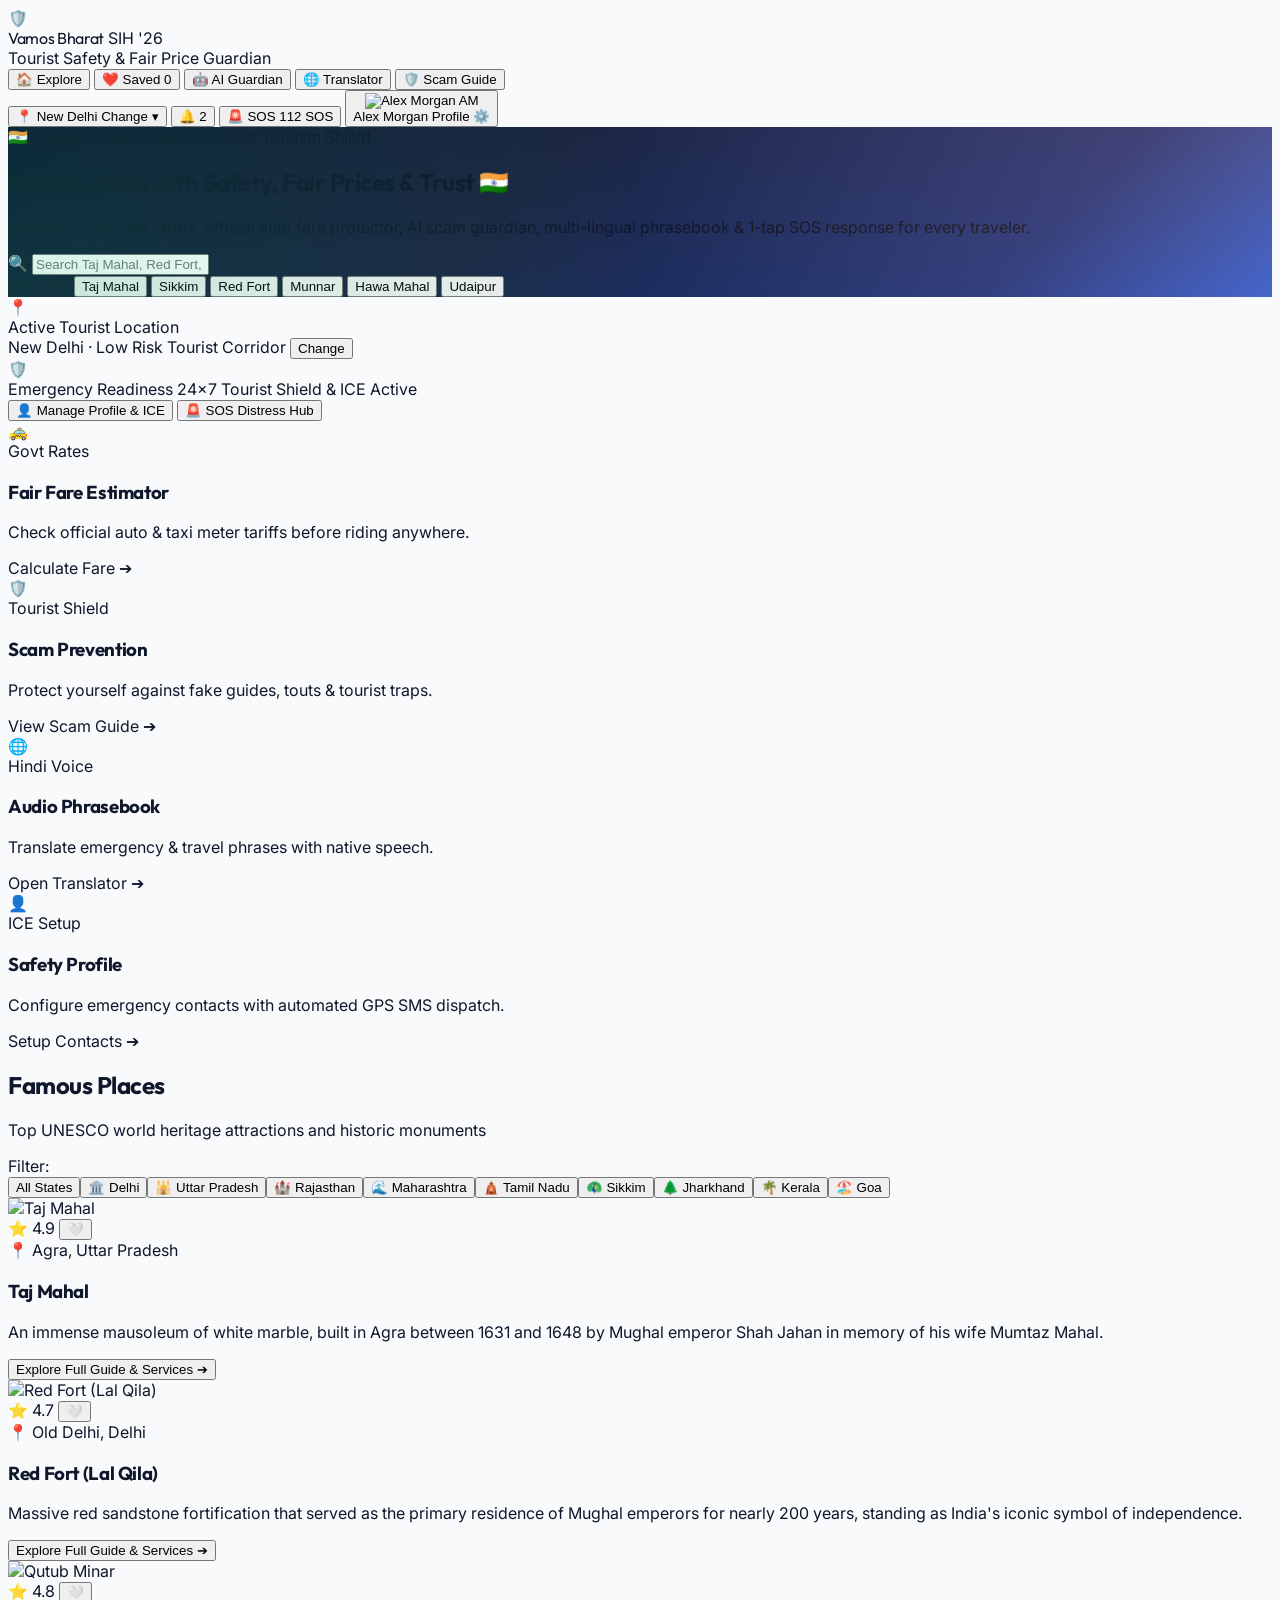
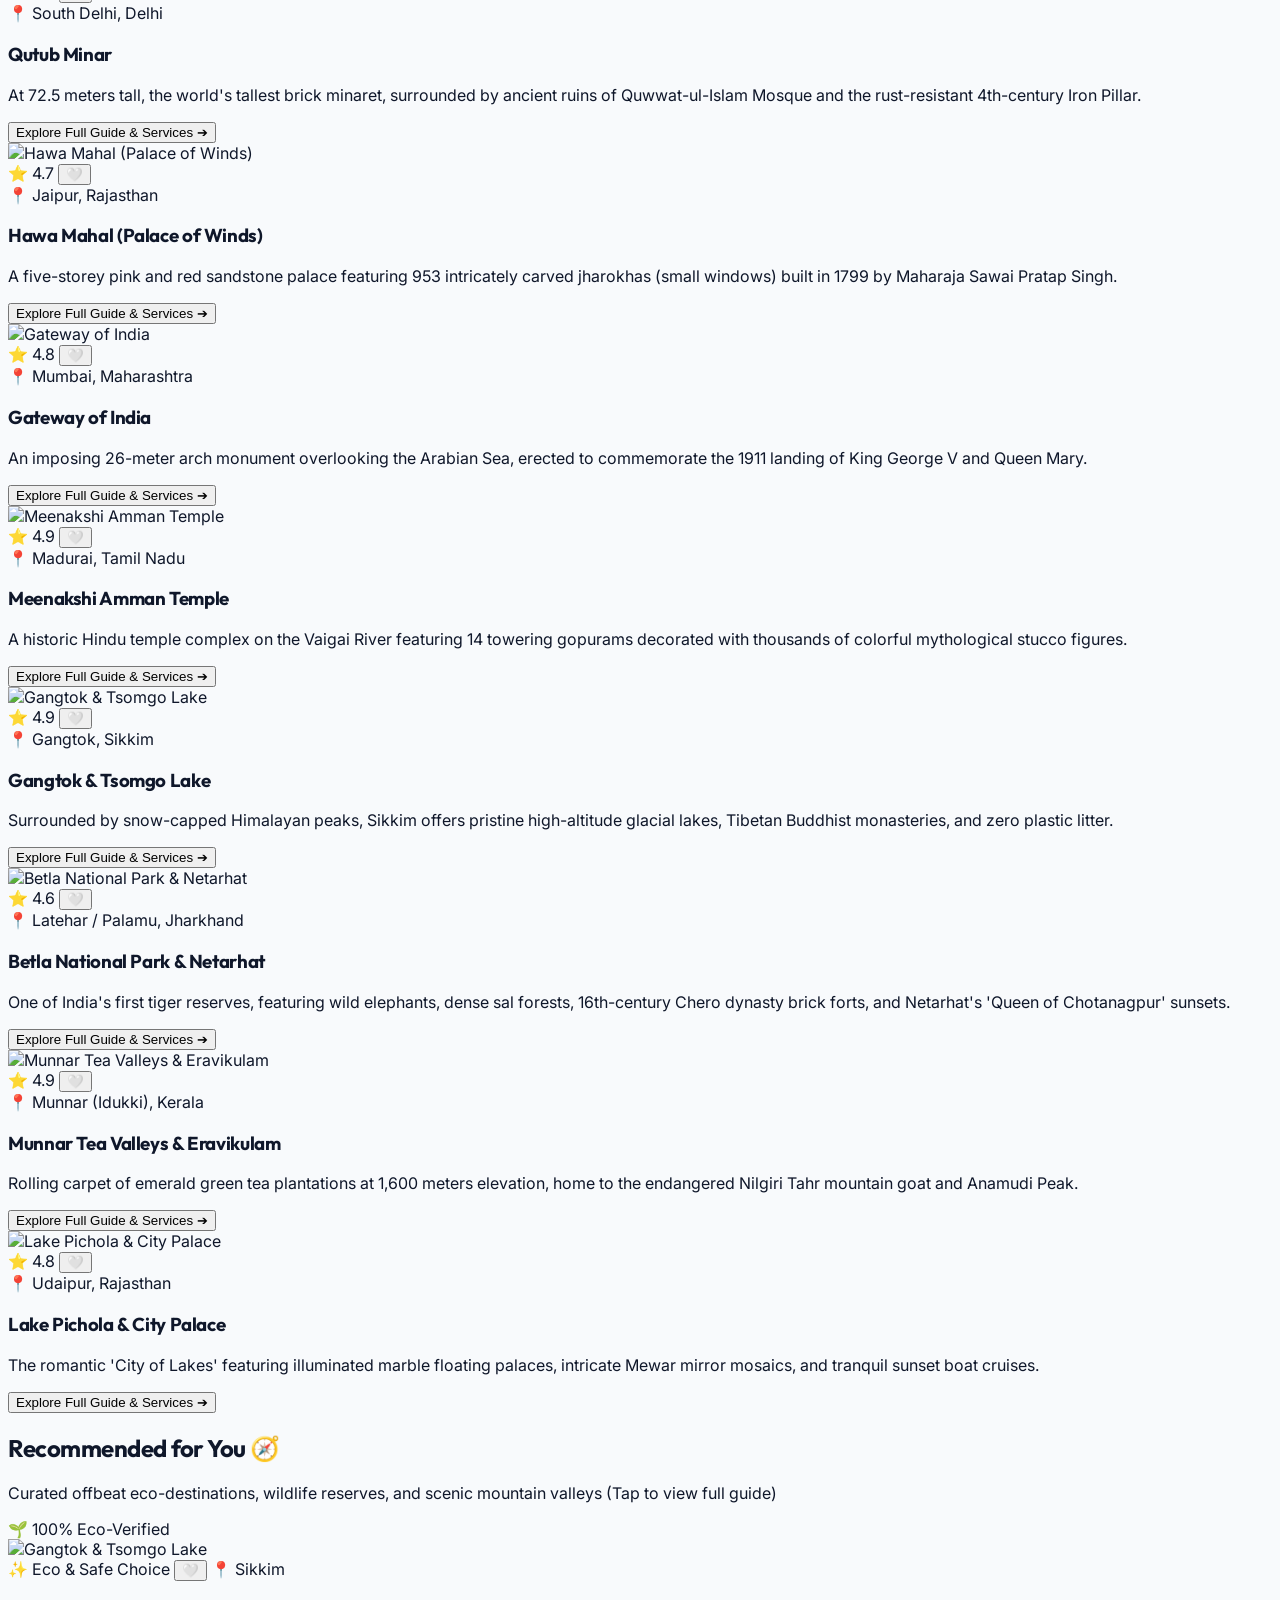
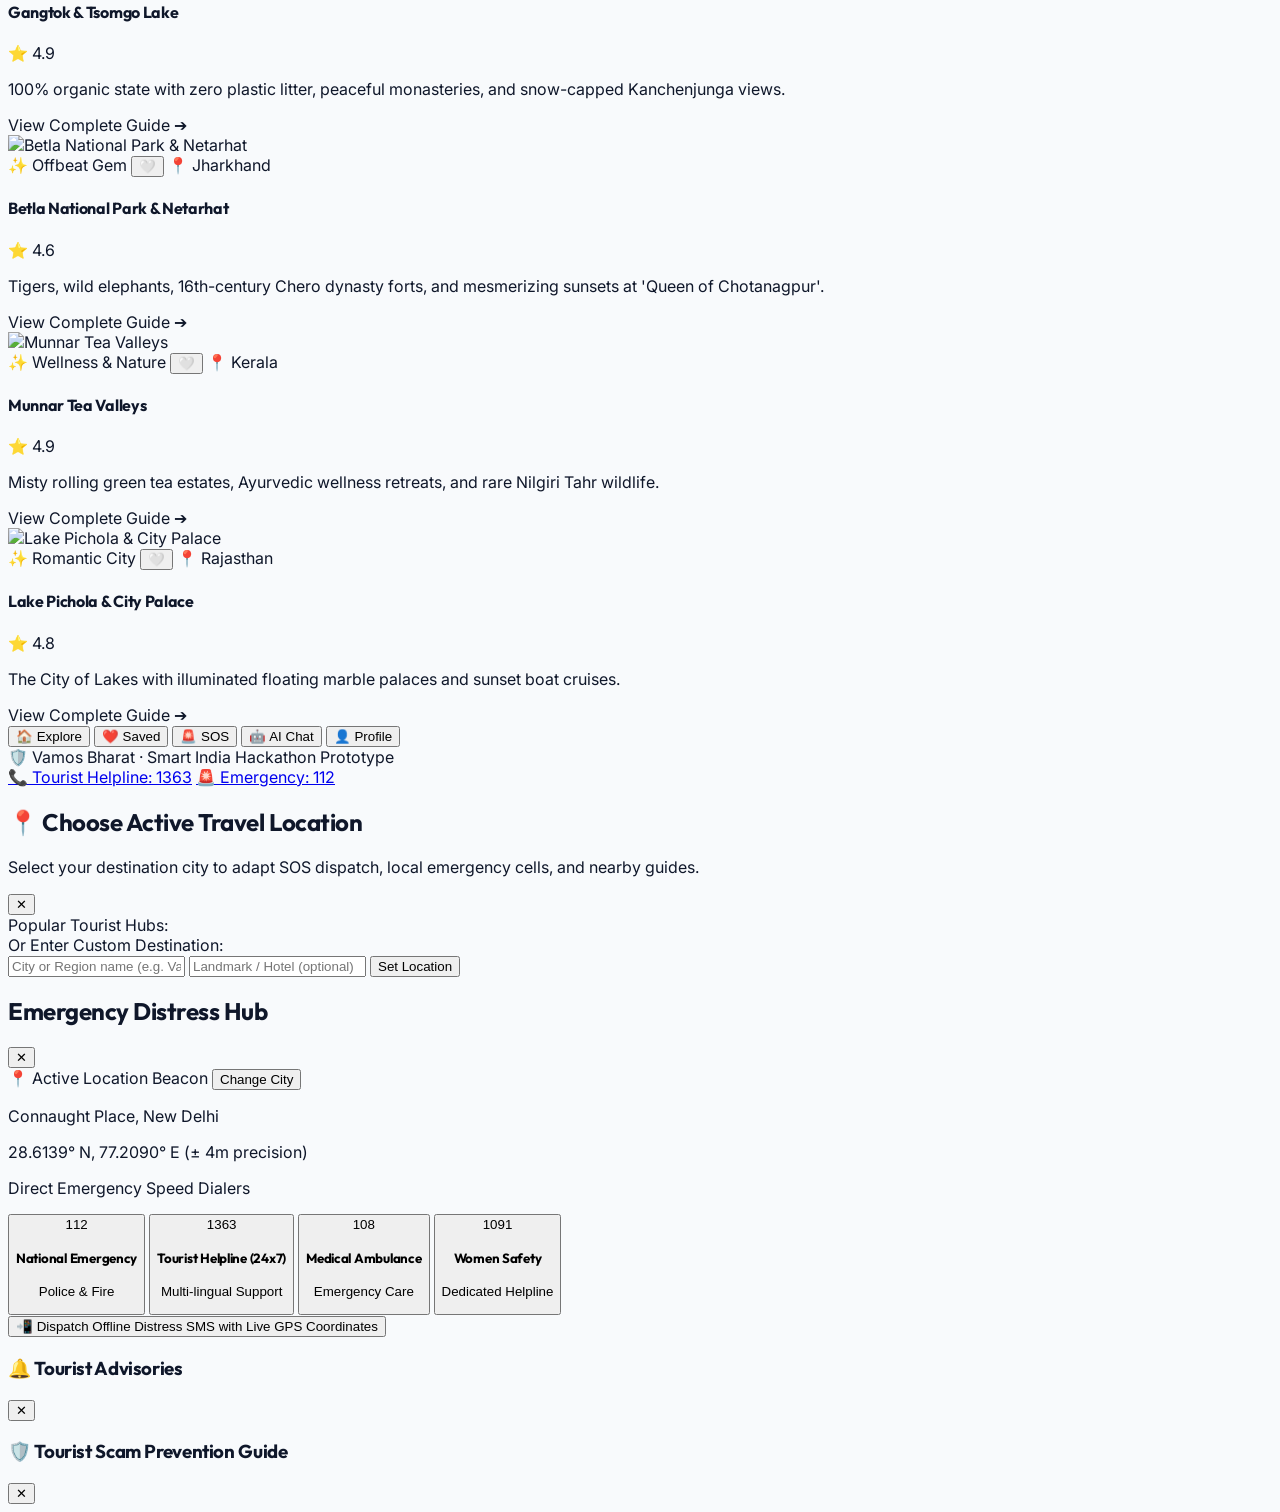
==== commit b610ac48: "Fix profile icon visibility, header responsiveness, and dashboard card spacing" ====
--- a/frontend/index.html
+++ b/frontend/index.html
@@ -57,25 +57,25 @@
   <!-- 1. RESPONSIVE DESKTOP & TABLET TOP NAV     -->
   <!-- ========================================== -->
   <header class="sticky top-0 z-40 bg-white/95 backdrop-blur-md border-b border-slate-200/90 shadow-xs">
-    <div class="max-w-7xl mx-auto px-3 sm:px-6 lg:px-8">
-      <div class="flex items-center justify-between h-20 gap-2 sm:gap-4">
+    <div class="max-w-7xl mx-auto px-2.5 sm:px-6 lg:px-8">
+      <div class="flex items-center justify-between h-16 sm:h-20 gap-1.5 sm:gap-4">
         
         <!-- Left: Brand Logo -->
-        <div class="flex items-center gap-2.5 sm:gap-3 cursor-pointer flex-shrink-0" onclick="window.Router.navigateTo('home-view')">
-          <div class="w-10 h-10 sm:w-12 sm:h-12 rounded-2xl bg-gradient-to-tr from-blue-700 via-indigo-600 to-blue-500 p-0.5 shadow-md shadow-blue-600/25 flex items-center justify-center text-white text-xl sm:text-2xl font-bold flex-shrink-0">
+        <div class="flex items-center gap-2 sm:gap-3 cursor-pointer flex-shrink-0" onclick="window.Router.navigateTo('home-view')">
+          <div class="w-9 h-9 sm:w-11 sm:h-11 rounded-2xl bg-gradient-to-tr from-blue-700 via-indigo-600 to-blue-500 p-0.5 shadow-md shadow-blue-600/25 flex items-center justify-center text-white text-lg sm:text-2xl font-bold flex-shrink-0">
             🛡️
           </div>
           <div>
             <div class="flex items-center gap-1.5 sm:gap-2">
-              <span class="text-base sm:text-xl font-black tracking-tight text-slate-900 leading-none font-heading">Vamos Bharat</span>
-              <span class="text-[9px] sm:text-[10px] bg-gradient-to-r from-orange-500 to-amber-500 text-white font-black px-1.5 py-0.5 rounded shadow-xs">SIH '26</span>
-            </div>
-            <span class="hidden lg:block text-xs font-semibold text-slate-500 mt-0.5">Tourist Safety & Fair Price Guardian</span>
-          </div>
-        </div>
-
-        <!-- Center: Clean Navigation Tabs (Desktop/Tablet) -->
-        <nav class="hidden lg:flex items-center gap-1 bg-slate-100/90 p-1.5 rounded-2xl border border-slate-200/80 flex-shrink-0">
+              <span class="text-sm sm:text-lg font-black tracking-tight text-slate-900 leading-none font-heading">Vamos Bharat</span>
+              <span class="text-[8px] sm:text-[10px] bg-gradient-to-r from-orange-500 to-amber-500 text-white font-black px-1 sm:px-1.5 py-0.5 rounded shadow-xs">SIH '26</span>
+            </div>
+            <span class="hidden xl:block text-xs font-semibold text-slate-500 mt-0.5">Tourist Safety & Fair Price Guardian</span>
+          </div>
+        </div>
+
+        <!-- Center: Clean Navigation Tabs (Desktop / Large Screen) -->
+        <nav class="hidden xl:flex items-center gap-1.5 bg-slate-100/90 p-1.5 rounded-2xl border border-slate-200/80 flex-shrink-0">
           <button data-nav-target="home-view" class="nav-pill-btn px-3.5 py-2 rounded-xl text-xs font-extrabold text-blue-600 bg-white shadow-xs transition">
             🏠 Explore
           </button>
@@ -99,38 +99,38 @@
         </nav>
 
         <!-- Right: Location Badge, Notifications, SOS & Dedicated Profile Button -->
-        <div class="flex items-center gap-2 sm:gap-3 flex-shrink-0">
+        <div class="flex items-center gap-1.5 sm:gap-2.5 md:gap-3 flex-shrink-0">
           
           <!-- Interactive Manual Location Selector Button -->
-          <button id="manual-location-btn" class="flex items-center gap-1.5 bg-emerald-50 hover:bg-emerald-100 border border-emerald-300 px-2.5 sm:px-3 py-2 rounded-2xl text-xs font-bold text-emerald-900 shadow-xs transition active:scale-95 group" title="Click to Change Your Active Location">
+          <button id="manual-location-btn" class="flex items-center gap-1.5 bg-emerald-50 hover:bg-emerald-100 border border-emerald-300 px-2 sm:px-3 py-1.5 sm:py-2 rounded-xl sm:rounded-2xl text-xs font-bold text-emerald-900 shadow-xs transition active:scale-95 group flex-shrink-0" title="Click to Change Your Active Location">
             <span class="w-2 h-2 rounded-full bg-emerald-500 flex-shrink-0 animate-pulse"></span>
-            <span id="header-location-badge-text" class="truncate max-w-[80px] sm:max-w-[130px] md:max-w-[150px] text-xs font-extrabold">📍 New Delhi</span>
+            <span id="header-location-badge-text" class="truncate max-w-[65px] sm:max-w-[110px] md:max-w-[140px] text-[11px] sm:text-xs font-extrabold">📍 New Delhi</span>
             <span class="text-[10px] bg-emerald-200 text-emerald-800 font-extrabold px-1 py-0.5 rounded group-hover:bg-emerald-300 hidden md:inline">Change ▾</span>
           </button>
 
           <!-- Notification Bell -->
-          <button id="notification-bell-btn" class="w-9 h-9 sm:w-10 sm:h-10 rounded-2xl bg-slate-100 hover:bg-slate-200 flex items-center justify-center text-slate-700 relative transition shadow-xs flex-shrink-0" title="Tourist Safety Advisories">
-            <span class="text-sm sm:text-base">🔔</span>
+          <button id="notification-bell-btn" class="w-8 h-8 sm:w-9 sm:h-9 md:w-10 md:h-10 rounded-xl sm:rounded-2xl bg-slate-100 hover:bg-slate-200 flex items-center justify-center text-slate-700 relative transition shadow-xs flex-shrink-0" title="Tourist Safety Advisories">
+            <span class="text-xs sm:text-sm md:text-base">🔔</span>
             <span class="absolute -top-1 -right-1 w-4 h-4 rounded-full bg-rose-500 text-white text-[10px] font-bold flex items-center justify-center ring-2 ring-white">2</span>
           </button>
 
           <!-- High-Contrast Emergency SOS Button -->
-          <button data-trigger-sos class="sos-glow-button px-3 sm:px-4 py-2 sm:py-2.5 rounded-2xl bg-gradient-to-r from-rose-600 to-red-600 hover:from-rose-700 hover:to-red-700 text-white text-xs font-extrabold shadow-md shadow-rose-600/30 flex items-center gap-1.5 transition transform active:scale-95 flex-shrink-0" title="Emergency SOS Dispatch">
-            <span class="text-sm sm:text-base">🚨</span>
+          <button data-trigger-sos class="sos-glow-button px-2.5 sm:px-3.5 py-1.5 sm:py-2 rounded-xl sm:rounded-2xl bg-gradient-to-r from-rose-600 to-red-600 hover:from-rose-700 hover:to-red-700 text-white text-xs font-extrabold shadow-md shadow-rose-600/30 flex items-center gap-1 sm:gap-1.5 transition transform active:scale-95 flex-shrink-0" title="Emergency SOS Dispatch">
+            <span class="text-xs sm:text-sm">🚨</span>
             <span class="font-extrabold hidden sm:inline">SOS 112</span>
             <span class="font-extrabold sm:hidden">SOS</span>
           </button>
 
-          <!-- User Profile Avatar/Chip (Dedicated, Never Hiding, Accessible & High Contrast) -->
-          <button id="header-profile-btn" onclick="window.Router.navigateTo('profile-view')" class="header-profile-chip flex items-center gap-2 sm:gap-2.5 px-2 py-1.5 sm:px-3 sm:py-2 rounded-2xl bg-slate-100/90 hover:bg-slate-200/90 border border-slate-200 cursor-pointer shadow-xs transition active:scale-95 flex-shrink-0 group" title="Safety Profile & ICE Settings">
-            <div class="relative w-8 h-8 sm:w-9 sm:h-9 rounded-full flex items-center justify-center bg-blue-600 text-white text-xs font-black shadow-sm overflow-hidden flex-shrink-0 ring-2 ring-blue-500/50 group-hover:ring-blue-600">
+          <!-- User Profile Avatar/Chip (Always Prominently Visible & Interactive) -->
+          <button id="header-profile-btn" onclick="window.Router.navigateTo('profile-view')" class="header-profile-chip flex items-center gap-1.5 sm:gap-2.5 p-1 sm:px-2.5 sm:py-1.5 rounded-xl sm:rounded-2xl bg-slate-100/90 hover:bg-slate-200/90 border border-slate-200 cursor-pointer shadow-xs transition active:scale-95 flex-shrink-0 group" title="Safety Profile & ICE Settings">
+            <div class="relative w-8 h-8 sm:w-9 sm:h-9 rounded-full flex items-center justify-center bg-gradient-to-tr from-blue-600 to-indigo-600 text-white text-xs font-black shadow-sm overflow-hidden flex-shrink-0 ring-2 ring-blue-500/50 group-hover:ring-blue-600">
               <img id="header-profile-avatar-img" src="https://images.unsplash.com/photo-1534528741775-53994a69daeb?auto=format&fit=crop&w=160&q=80" alt="Alex Morgan" class="w-full h-full object-cover" onerror="this.classList.add('hidden'); document.getElementById('header-profile-avatar-fallback').classList.remove('hidden');" />
               <span id="header-profile-avatar-fallback" class="hidden font-extrabold text-xs">AM</span>
               <span class="absolute -bottom-0.5 -right-0.5 w-2.5 h-2.5 rounded-full bg-emerald-500 border-2 border-white" title="Active Tourist Shield"></span>
             </div>
-            <div class="text-left hidden sm:block">
+            <div class="text-left hidden lg:block pr-1">
               <span id="header-user-greeting" class="text-xs font-extrabold text-slate-900 block leading-tight group-hover:text-blue-600 transition">Alex Morgan</span>
-              <span class="text-[10px] text-slate-500 font-semibold block leading-none mt-0.5">Safety Profile ⚙️</span>
+              <span class="text-[10px] text-slate-500 font-semibold block leading-none mt-0.5">Profile ⚙️</span>
             </div>
           </button>
 
@@ -188,108 +188,109 @@
       </div>
 
       <!-- Section: Real-Time Safety Status Ribbon -->
-      <div class="bg-white border border-slate-200/90 rounded-3xl p-4 sm:p-5 shadow-xs flex flex-wrap items-center justify-between gap-4">
-        <div class="flex items-center gap-3">
-          <div class="w-10 h-10 rounded-2xl bg-emerald-50 text-emerald-600 flex items-center justify-center text-lg font-bold border border-emerald-200">
+      <div class="bg-white border border-slate-200/90 rounded-3xl p-4 sm:p-6 shadow-xs flex flex-col md:flex-row items-start md:items-center justify-between gap-4 sm:gap-6">
+        
+        <div class="flex items-center gap-3.5">
+          <div class="w-11 h-11 rounded-2xl bg-emerald-50 text-emerald-600 flex items-center justify-center text-xl font-bold border border-emerald-200 flex-shrink-0">
             📍
           </div>
           <div>
             <span class="text-[10px] font-extrabold uppercase tracking-wider text-slate-400 block">Active Tourist Location</span>
-            <div class="flex items-center gap-2">
+            <div class="flex items-center gap-2 mt-0.5">
               <span id="hero-safety-location-text" class="text-sm font-extrabold text-slate-900">New Delhi · Low Risk Corridor</span>
               <button onclick="window.App.openLocationModal()" class="text-xs text-blue-600 font-bold hover:underline">Change</button>
             </div>
           </div>
         </div>
 
-        <div class="flex items-center gap-3">
-          <div class="w-10 h-10 rounded-2xl bg-blue-50 text-blue-600 flex items-center justify-center text-lg font-bold border border-blue-200">
+        <div class="flex items-center gap-3.5">
+          <div class="w-11 h-11 rounded-2xl bg-blue-50 text-blue-600 flex items-center justify-center text-xl font-bold border border-blue-200 flex-shrink-0">
             🛡️
           </div>
           <div>
             <span class="text-[10px] font-extrabold uppercase tracking-wider text-slate-400 block">Emergency Readiness</span>
-            <span class="text-xs font-extrabold text-emerald-700">24x7 Tourist Shield & ICE Active</span>
-          </div>
-        </div>
-
-        <div class="flex items-center gap-2">
-          <button onclick="window.Router.navigateTo('profile-view')" class="px-4 py-2 rounded-xl bg-slate-100 hover:bg-slate-200 text-slate-800 text-xs font-bold transition flex items-center gap-1.5">
-            <span>👤</span> <span>Manage Profile & ICE</span>
-          </button>
-          <button onclick="window.SOSSystem.openModal()" class="px-4 py-2 rounded-xl bg-rose-50 hover:bg-rose-100 text-rose-700 border border-rose-200 text-xs font-bold transition flex items-center gap-1.5">
-            <span>🚨</span> <span>SOS Distress Hub</span>
+            <span class="text-xs font-extrabold text-emerald-700 block mt-0.5">24x7 Tourist Shield & ICE Active</span>
+          </div>
+        </div>
+
+        <div class="flex items-center gap-2.5 sm:gap-3 w-full md:w-auto justify-start md:justify-end flex-wrap sm:flex-nowrap">
+          <button onclick="window.Router.navigateTo('profile-view')" class="flex-1 sm:flex-none px-4 py-2.5 rounded-xl bg-slate-100 hover:bg-slate-200 text-slate-800 text-xs font-bold transition flex items-center justify-center gap-2 border border-slate-200 shadow-xs active:scale-95">
+            <span class="text-sm">👤</span> <span>Manage Profile & ICE</span>
+          </button>
+          <button onclick="window.SOSSystem.openModal()" class="flex-1 sm:flex-none px-4 py-2.5 rounded-xl bg-rose-50 hover:bg-rose-100 text-rose-700 border border-rose-200 text-xs font-bold transition flex items-center justify-center gap-2 shadow-xs active:scale-95">
+            <span class="text-sm">🚨</span> <span>SOS Distress Hub</span>
           </button>
         </div>
       </div>
 
       <!-- Section: 4 Quick Feature Spotlight Action Cards -->
-      <div class="grid grid-cols-1 sm:grid-cols-2 lg:grid-cols-4 gap-4 sm:gap-5">
+      <div class="grid grid-cols-1 sm:grid-cols-2 lg:grid-cols-4 gap-4 sm:gap-5 lg:gap-6">
         
         <!-- Card 1: Fare Calculator -->
-        <div onclick="window.Router.navigateTo('ai-chat-view', { presetQuery: 'Auto fare estimate from Station to Red Fort' })" class="bg-white border border-slate-200/90 hover:border-blue-300 hover:shadow-md rounded-3xl p-5 transition-all cursor-pointer flex flex-col justify-between group space-y-3">
+        <div onclick="window.Router.navigateTo('ai-chat-view', { presetQuery: 'Auto fare estimate from Station to Red Fort' })" class="bg-white border border-slate-200/90 hover:border-blue-300 hover:shadow-lg rounded-3xl p-5 sm:p-6 transition-all duration-200 cursor-pointer flex flex-col justify-between group space-y-4">
           <div class="flex items-center justify-between">
-            <div class="w-10 h-10 rounded-2xl bg-blue-50 text-blue-600 flex items-center justify-center text-xl font-bold group-hover:scale-110 transition">
+            <div class="w-12 h-12 rounded-2xl bg-blue-50 text-blue-600 border border-blue-100 flex items-center justify-center text-2xl font-bold group-hover:scale-110 transition shadow-xs flex-shrink-0">
               🚕
             </div>
-            <span class="text-[10px] font-bold uppercase tracking-wider px-2 py-0.5 rounded bg-blue-50 text-blue-700">Govt Rates</span>
-          </div>
-          <div>
-            <h3 class="text-sm font-extrabold text-slate-900 group-hover:text-blue-600 transition">Fair Fare Estimator</h3>
-            <p class="text-xs text-slate-500 mt-1">Check official auto & taxi meter tariffs before riding.</p>
-          </div>
-          <span class="text-xs font-bold text-blue-600 flex items-center gap-1 pt-1">
-            Calculate Fare <span>➔</span>
+            <span class="text-[10px] font-extrabold uppercase tracking-wider px-2.5 py-1 rounded-full bg-blue-50 text-blue-700 border border-blue-100">Govt Rates</span>
+          </div>
+          <div>
+            <h3 class="text-sm sm:text-base font-extrabold text-slate-900 group-hover:text-blue-600 transition">Fair Fare Estimator</h3>
+            <p class="text-xs text-slate-500 mt-1.5 leading-relaxed">Check official auto & taxi meter tariffs before riding anywhere.</p>
+          </div>
+          <span class="text-xs font-bold text-blue-600 flex items-center justify-between pt-2 border-t border-slate-100">
+            <span>Calculate Fare</span> <span class="text-sm group-hover:translate-x-1 transition">➔</span>
           </span>
         </div>
 
         <!-- Card 2: Scam Prevention Guide -->
-        <div onclick="window.App.openScamGuideModal()" class="bg-white border border-slate-200/90 hover:border-amber-300 hover:shadow-md rounded-3xl p-5 transition-all cursor-pointer flex flex-col justify-between group space-y-3">
+        <div onclick="window.App.openScamGuideModal()" class="bg-white border border-slate-200/90 hover:border-amber-300 hover:shadow-lg rounded-3xl p-5 sm:p-6 transition-all duration-200 cursor-pointer flex flex-col justify-between group space-y-4">
           <div class="flex items-center justify-between">
-            <div class="w-10 h-10 rounded-2xl bg-amber-50 text-amber-600 flex items-center justify-center text-xl font-bold group-hover:scale-110 transition">
+            <div class="w-12 h-12 rounded-2xl bg-amber-50 text-amber-600 border border-amber-100 flex items-center justify-center text-2xl font-bold group-hover:scale-110 transition shadow-xs flex-shrink-0">
               🛡️
             </div>
-            <span class="text-[10px] font-bold uppercase tracking-wider px-2 py-0.5 rounded bg-amber-50 text-amber-700">Tourist Shield</span>
-          </div>
-          <div>
-            <h3 class="text-sm font-extrabold text-slate-900 group-hover:text-amber-600 transition">Scam Prevention</h3>
-            <p class="text-xs text-slate-500 mt-1">Protect yourself against fake guides & tourist traps.</p>
-          </div>
-          <span class="text-xs font-bold text-amber-600 flex items-center gap-1 pt-1">
-            View Scam Guide <span>➔</span>
+            <span class="text-[10px] font-extrabold uppercase tracking-wider px-2.5 py-1 rounded-full bg-amber-50 text-amber-700 border border-amber-100">Tourist Shield</span>
+          </div>
+          <div>
+            <h3 class="text-sm sm:text-base font-extrabold text-slate-900 group-hover:text-amber-600 transition">Scam Prevention</h3>
+            <p class="text-xs text-slate-500 mt-1.5 leading-relaxed">Protect yourself against fake guides, touts & tourist traps.</p>
+          </div>
+          <span class="text-xs font-bold text-amber-600 flex items-center justify-between pt-2 border-t border-slate-100">
+            <span>View Scam Guide</span> <span class="text-sm group-hover:translate-x-1 transition">➔</span>
           </span>
         </div>
 
         <!-- Card 3: Audio Translator -->
-        <div onclick="window.Router.navigateTo('translation-view')" class="bg-white border border-slate-200/90 hover:border-indigo-300 hover:shadow-md rounded-3xl p-5 transition-all cursor-pointer flex flex-col justify-between group space-y-3">
+        <div onclick="window.Router.navigateTo('translation-view')" class="bg-white border border-slate-200/90 hover:border-indigo-300 hover:shadow-lg rounded-3xl p-5 sm:p-6 transition-all duration-200 cursor-pointer flex flex-col justify-between group space-y-4">
           <div class="flex items-center justify-between">
-            <div class="w-10 h-10 rounded-2xl bg-indigo-50 text-indigo-600 flex items-center justify-center text-xl font-bold group-hover:scale-110 transition">
+            <div class="w-12 h-12 rounded-2xl bg-indigo-50 text-indigo-600 border border-indigo-100 flex items-center justify-center text-2xl font-bold group-hover:scale-110 transition shadow-xs flex-shrink-0">
               🌐
             </div>
-            <span class="text-[10px] font-bold uppercase tracking-wider px-2 py-0.5 rounded bg-indigo-50 text-indigo-700">Hindi Voice</span>
-          </div>
-          <div>
-            <h3 class="text-sm font-extrabold text-slate-900 group-hover:text-indigo-600 transition">Audio Phrasebook</h3>
-            <p class="text-xs text-slate-500 mt-1">Translate emergency & travel phrases with native speech.</p>
-          </div>
-          <span class="text-xs font-bold text-indigo-600 flex items-center gap-1 pt-1">
-            Open Translator <span>➔</span>
+            <span class="text-[10px] font-extrabold uppercase tracking-wider px-2.5 py-1 rounded-full bg-indigo-50 text-indigo-700 border border-indigo-100">Hindi Voice</span>
+          </div>
+          <div>
+            <h3 class="text-sm sm:text-base font-extrabold text-slate-900 group-hover:text-indigo-600 transition">Audio Phrasebook</h3>
+            <p class="text-xs text-slate-500 mt-1.5 leading-relaxed">Translate emergency & travel phrases with native speech.</p>
+          </div>
+          <span class="text-xs font-bold text-indigo-600 flex items-center justify-between pt-2 border-t border-slate-100">
+            <span>Open Translator</span> <span class="text-sm group-hover:translate-x-1 transition">➔</span>
           </span>
         </div>
 
         <!-- Card 4: Safety & ICE Profile -->
-        <div onclick="window.Router.navigateTo('profile-view')" class="bg-white border border-slate-200/90 hover:border-emerald-300 hover:shadow-md rounded-3xl p-5 transition-all cursor-pointer flex flex-col justify-between group space-y-3">
+        <div onclick="window.Router.navigateTo('profile-view')" class="bg-white border border-slate-200/90 hover:border-emerald-300 hover:shadow-lg rounded-3xl p-5 sm:p-6 transition-all duration-200 cursor-pointer flex flex-col justify-between group space-y-4">
           <div class="flex items-center justify-between">
-            <div class="w-10 h-10 rounded-2xl bg-emerald-50 text-emerald-600 flex items-center justify-center text-xl font-bold group-hover:scale-110 transition">
+            <div class="w-12 h-12 rounded-2xl bg-emerald-50 text-emerald-600 border border-emerald-100 flex items-center justify-center text-2xl font-bold group-hover:scale-110 transition shadow-xs flex-shrink-0">
               👤
             </div>
-            <span class="text-[10px] font-bold uppercase tracking-wider px-2 py-0.5 rounded bg-emerald-50 text-emerald-700">ICE Setup</span>
-          </div>
-          <div>
-            <h3 class="text-sm font-extrabold text-slate-900 group-hover:text-emerald-600 transition">Safety Profile</h3>
-            <p class="text-xs text-slate-500 mt-1">Configure emergency contacts with automated GPS SMS.</p>
-          </div>
-          <span class="text-xs font-bold text-emerald-600 flex items-center gap-1 pt-1">
-            Setup Contacts <span>➔</span>
+            <span class="text-[10px] font-extrabold uppercase tracking-wider px-2.5 py-1 rounded-full bg-emerald-50 text-emerald-700 border border-emerald-100">ICE Setup</span>
+          </div>
+          <div>
+            <h3 class="text-sm sm:text-base font-extrabold text-slate-900 group-hover:text-emerald-600 transition">Safety Profile</h3>
+            <p class="text-xs text-slate-500 mt-1.5 leading-relaxed">Configure emergency contacts with automated GPS SMS dispatch.</p>
+          </div>
+          <span class="text-xs font-bold text-emerald-600 flex items-center justify-between pt-2 border-t border-slate-100">
+            <span>Setup Contacts</span> <span class="text-sm group-hover:translate-x-1 transition">➔</span>
           </span>
         </div>
 
--- a/frontend/styles.css
+++ b/frontend/styles.css
@@ -113,11 +113,13 @@
 /* Profile Chip Interactive Styles */
 .header-profile-chip {
   transition: all 0.2s cubic-bezier(0.16, 1, 0.3, 1);
+  flex-shrink: 0;
 }
 
 .header-profile-chip:hover {
   background-color: #F1F5F9;
   border-color: #93C5FD;
+  transform: translateY(-1px);
 }
 
 .header-profile-chip.is-active-view {
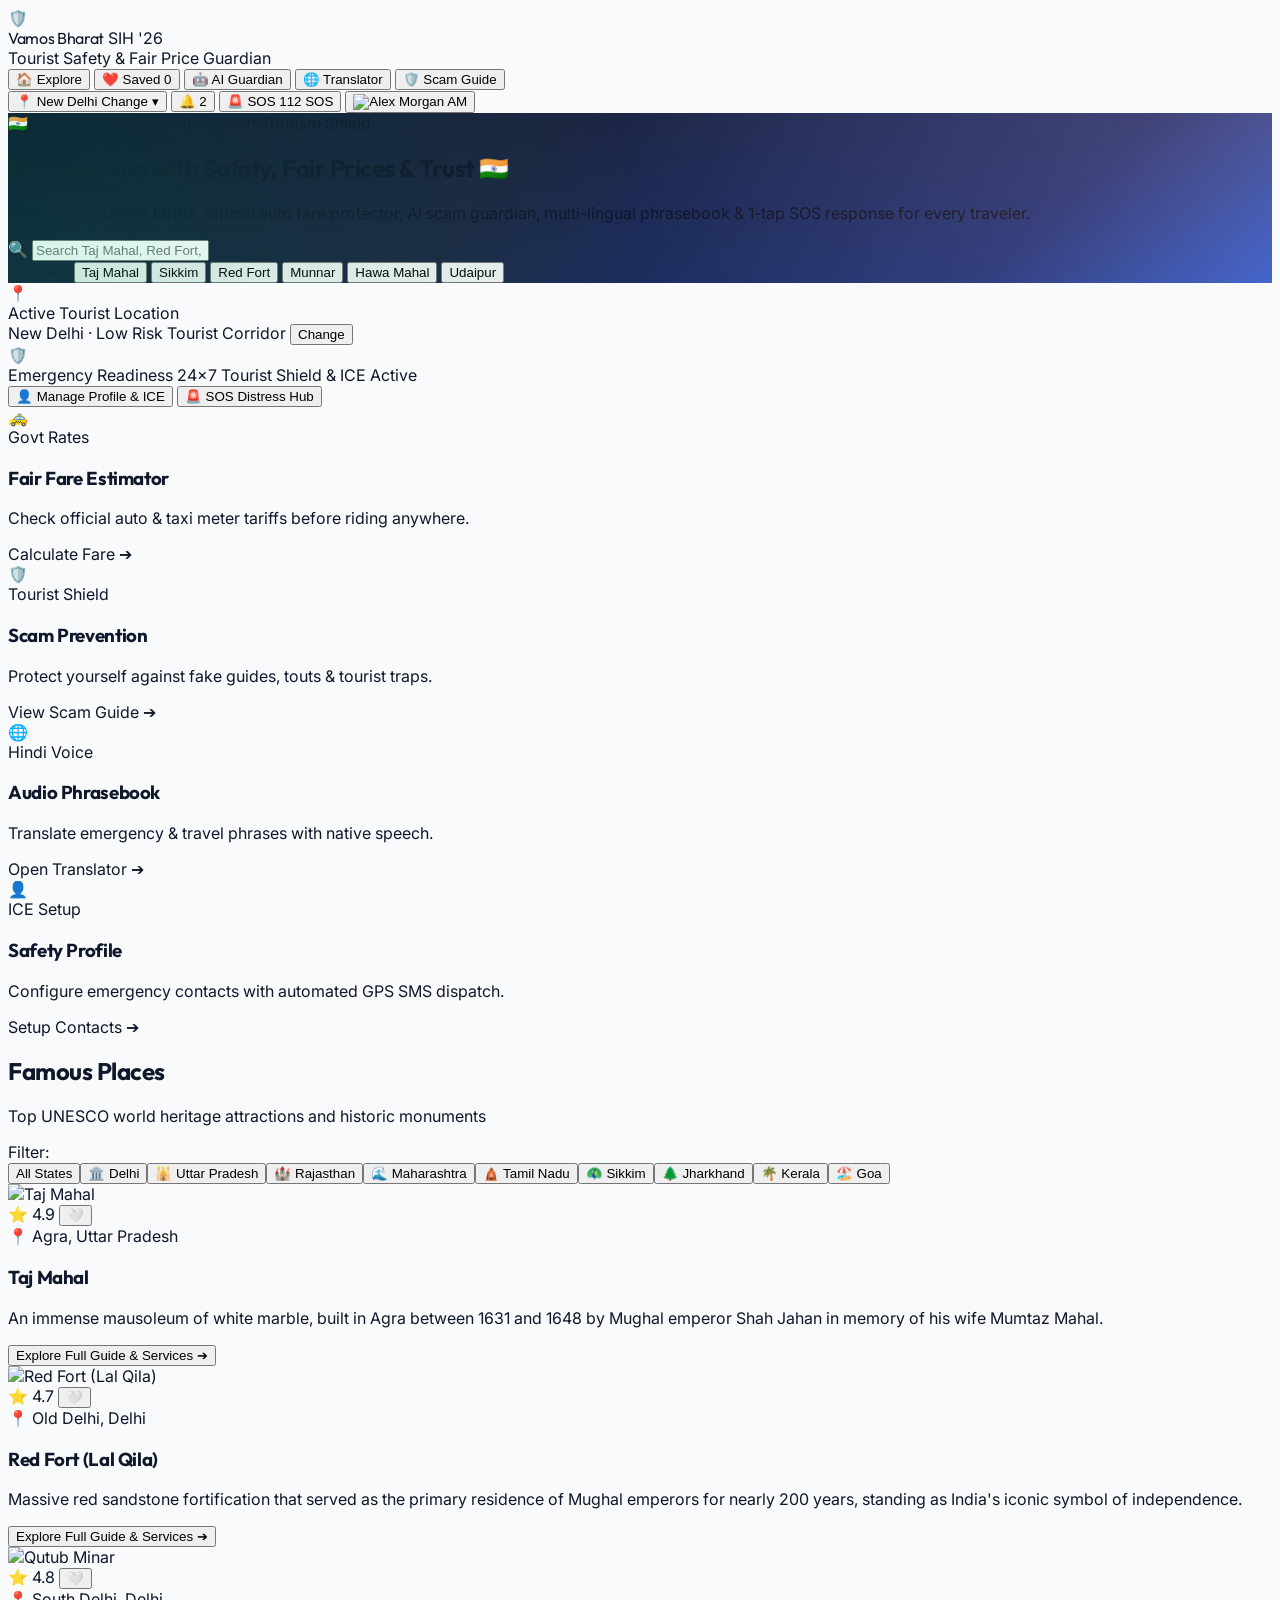
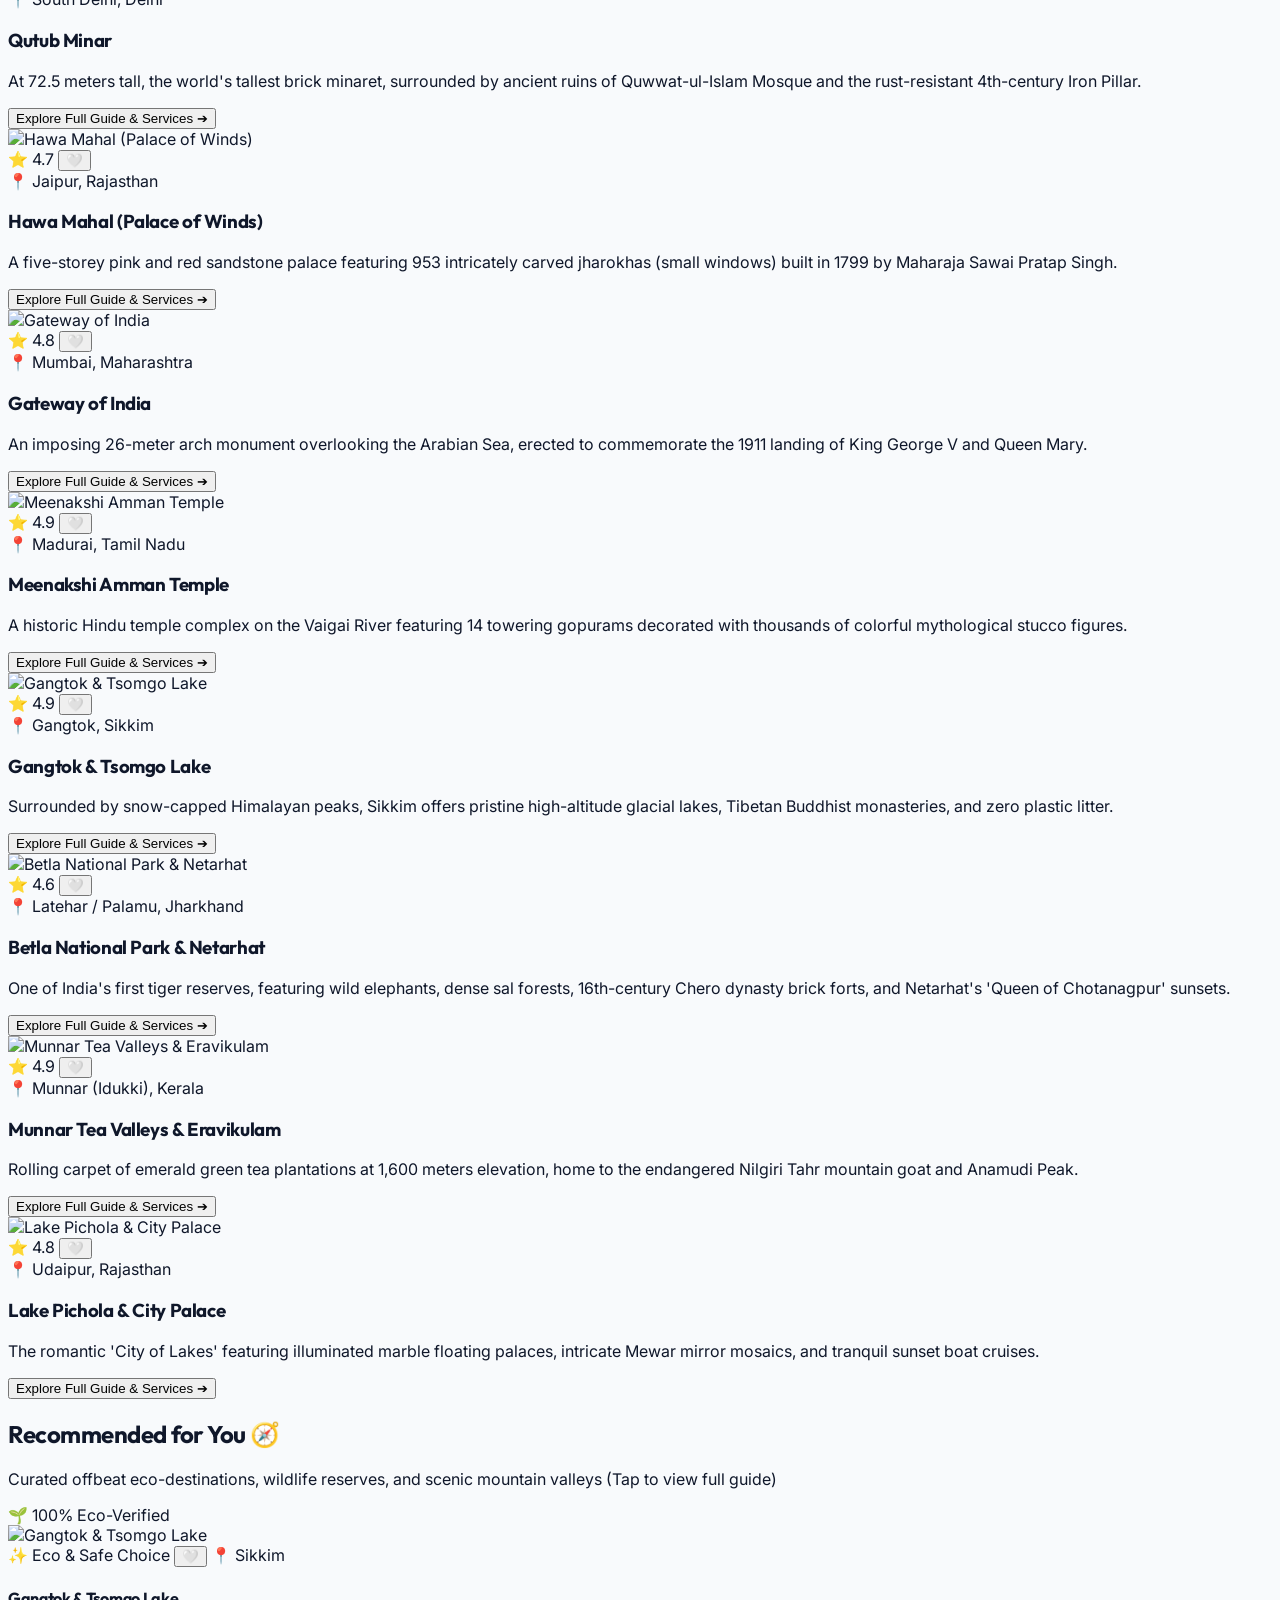
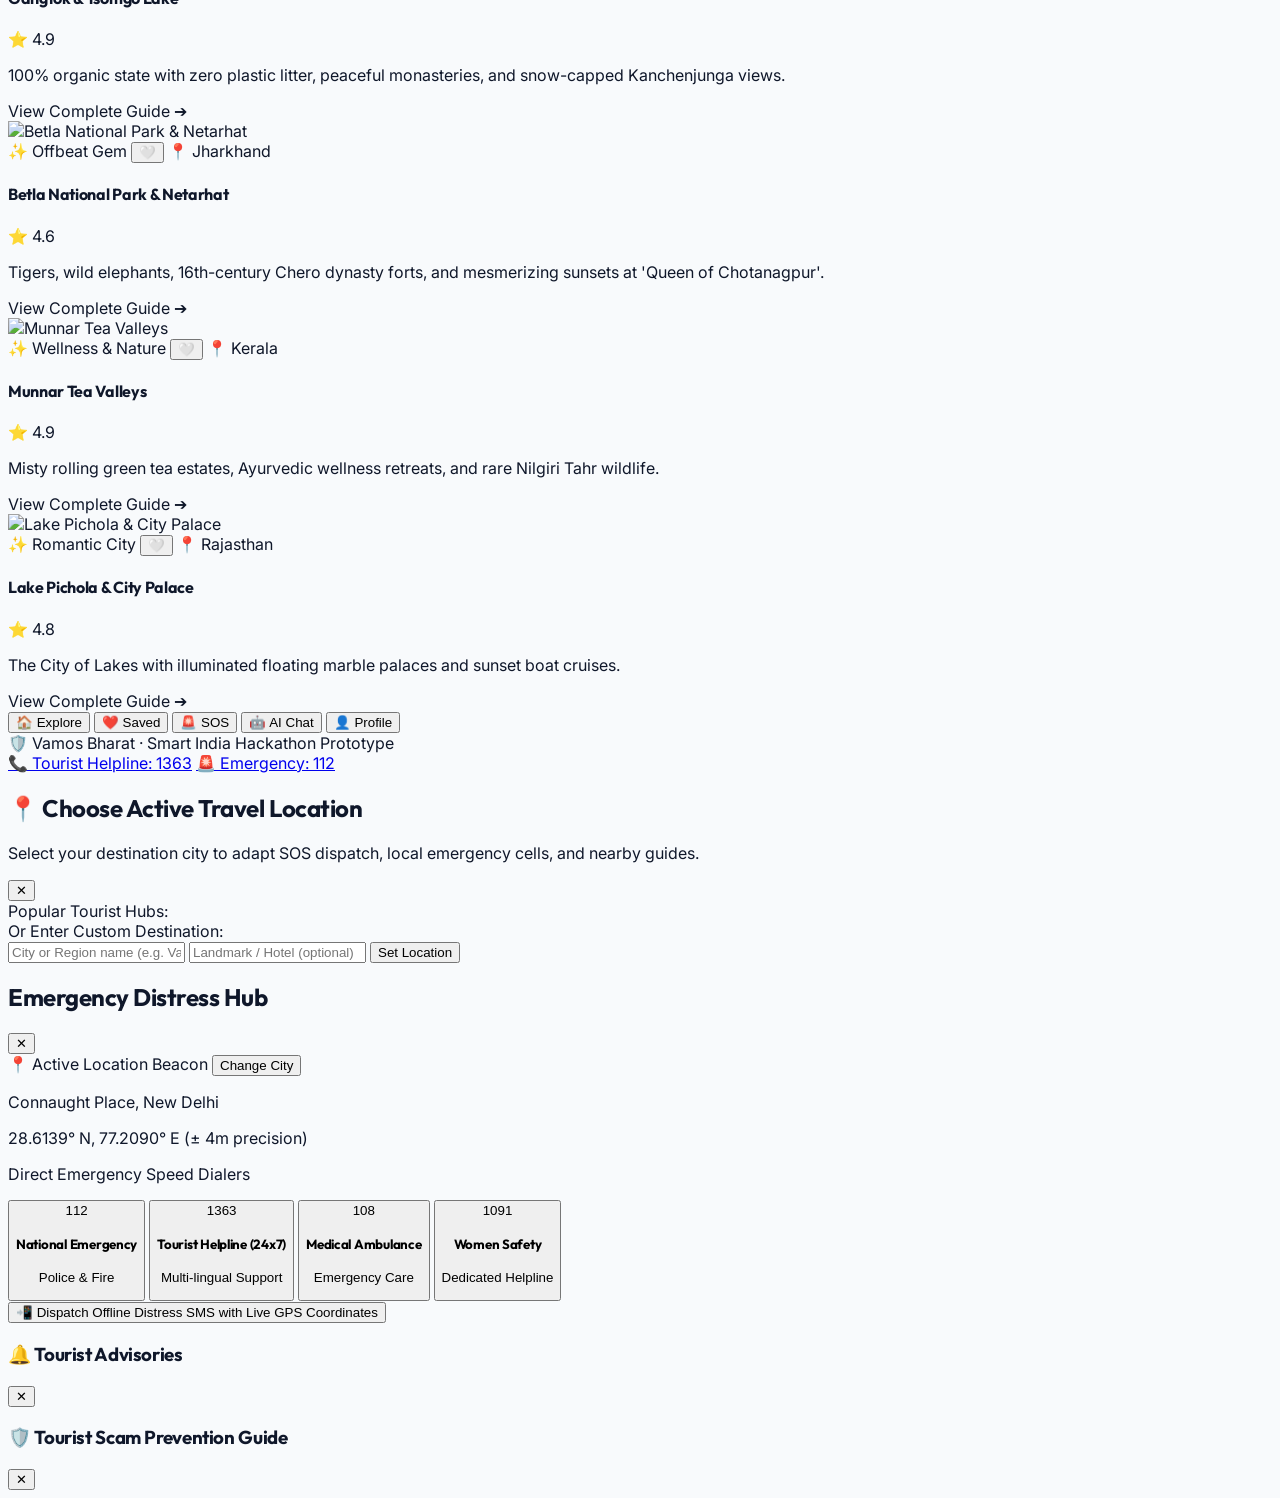
==== commit 7e46036c: "Convert header profile button to sleek dedicated avatar button to prevent width overflow and clippin" ====
--- a/frontend/index.html
+++ b/frontend/index.html
@@ -56,9 +56,9 @@
   <!-- ========================================== -->
   <!-- 1. RESPONSIVE DESKTOP & TABLET TOP NAV     -->
   <!-- ========================================== -->
-  <header class="sticky top-0 z-40 bg-white/95 backdrop-blur-md border-b border-slate-200/90 shadow-xs">
-    <div class="max-w-7xl mx-auto px-2.5 sm:px-6 lg:px-8">
-      <div class="flex items-center justify-between h-16 sm:h-20 gap-1.5 sm:gap-4">
+  <header class="sticky top-0 z-40 bg-white/95 backdrop-blur-md border-b border-slate-200/90 shadow-xs w-full">
+    <div class="max-w-7xl mx-auto px-3 sm:px-6 lg:px-8">
+      <div class="flex items-center justify-between h-16 sm:h-20 gap-2 sm:gap-4">
         
         <!-- Left: Brand Logo -->
         <div class="flex items-center gap-2 sm:gap-3 cursor-pointer flex-shrink-0" onclick="window.Router.navigateTo('home-view')">
@@ -70,67 +70,63 @@
               <span class="text-sm sm:text-lg font-black tracking-tight text-slate-900 leading-none font-heading">Vamos Bharat</span>
               <span class="text-[8px] sm:text-[10px] bg-gradient-to-r from-orange-500 to-amber-500 text-white font-black px-1 sm:px-1.5 py-0.5 rounded shadow-xs">SIH '26</span>
             </div>
-            <span class="hidden xl:block text-xs font-semibold text-slate-500 mt-0.5">Tourist Safety & Fair Price Guardian</span>
+            <span class="hidden 2xl:block text-xs font-semibold text-slate-500 mt-0.5">Tourist Safety & Fair Price Guardian</span>
           </div>
         </div>
 
         <!-- Center: Clean Navigation Tabs (Desktop / Large Screen) -->
-        <nav class="hidden xl:flex items-center gap-1.5 bg-slate-100/90 p-1.5 rounded-2xl border border-slate-200/80 flex-shrink-0">
-          <button data-nav-target="home-view" class="nav-pill-btn px-3.5 py-2 rounded-xl text-xs font-extrabold text-blue-600 bg-white shadow-xs transition">
+        <nav class="hidden lg:flex items-center gap-1 bg-slate-100/90 p-1.5 rounded-2xl border border-slate-200/80 flex-shrink-0">
+          <button data-nav-target="home-view" class="nav-pill-btn px-3 py-2 rounded-xl text-xs font-extrabold text-blue-600 bg-white shadow-xs transition">
             🏠 Explore
           </button>
           
-          <button data-nav-target="wishlist-view" class="nav-pill-btn px-3.5 py-2 rounded-xl text-xs font-semibold text-slate-600 hover:text-blue-600 transition relative">
+          <button data-nav-target="wishlist-view" class="nav-pill-btn px-3 py-2 rounded-xl text-xs font-semibold text-slate-600 hover:text-blue-600 transition relative">
             ❤️ Saved
             <span class="wishlist-badge-count text-[10px] bg-blue-600 text-white font-bold px-1.5 py-0.2 rounded-full hidden ml-1">0</span>
           </button>
 
-          <button data-nav-target="ai-chat-view" class="nav-pill-btn px-3.5 py-2 rounded-xl text-xs font-semibold text-slate-600 hover:text-blue-600 transition">
+          <button data-nav-target="ai-chat-view" class="nav-pill-btn px-3 py-2 rounded-xl text-xs font-semibold text-slate-600 hover:text-blue-600 transition">
             🤖 AI Guardian
           </button>
 
-          <button data-nav-target="translation-view" class="nav-pill-btn px-3.5 py-2 rounded-xl text-xs font-semibold text-slate-600 hover:text-blue-600 transition">
+          <button data-nav-target="translation-view" class="nav-pill-btn px-3 py-2 rounded-xl text-xs font-semibold text-slate-600 hover:text-blue-600 transition">
             🌐 Translator
           </button>
 
-          <button onclick="window.App.openScamGuideModal()" class="px-3.5 py-2 rounded-xl text-xs font-semibold text-slate-600 hover:text-blue-600 transition">
+          <button onclick="window.App.openScamGuideModal()" class="px-3 py-2 rounded-xl text-xs font-semibold text-slate-600 hover:text-blue-600 transition">
             🛡️ Scam Guide
           </button>
         </nav>
 
-        <!-- Right: Location Badge, Notifications, SOS & Dedicated Profile Button -->
-        <div class="flex items-center gap-1.5 sm:gap-2.5 md:gap-3 flex-shrink-0">
+        <!-- Right: Location Badge, Notifications, SOS & Dedicated Profile Avatar Button -->
+        <div class="flex items-center gap-2 sm:gap-3 flex-shrink-0">
           
           <!-- Interactive Manual Location Selector Button -->
-          <button id="manual-location-btn" class="flex items-center gap-1.5 bg-emerald-50 hover:bg-emerald-100 border border-emerald-300 px-2 sm:px-3 py-1.5 sm:py-2 rounded-xl sm:rounded-2xl text-xs font-bold text-emerald-900 shadow-xs transition active:scale-95 group flex-shrink-0" title="Click to Change Your Active Location">
+          <button id="manual-location-btn" class="flex items-center gap-1.5 bg-emerald-50 hover:bg-emerald-100 border border-emerald-300 px-2.5 sm:px-3 py-2 rounded-xl sm:rounded-2xl text-xs font-bold text-emerald-900 shadow-xs transition active:scale-95 group flex-shrink-0" title="Click to Change Your Active Location">
             <span class="w-2 h-2 rounded-full bg-emerald-500 flex-shrink-0 animate-pulse"></span>
-            <span id="header-location-badge-text" class="truncate max-w-[65px] sm:max-w-[110px] md:max-w-[140px] text-[11px] sm:text-xs font-extrabold">📍 New Delhi</span>
-            <span class="text-[10px] bg-emerald-200 text-emerald-800 font-extrabold px-1 py-0.5 rounded group-hover:bg-emerald-300 hidden md:inline">Change ▾</span>
+            <span id="header-location-badge-text" class="truncate max-w-[75px] sm:max-w-[120px] text-xs font-extrabold">📍 New Delhi</span>
+            <span class="text-[10px] bg-emerald-200 text-emerald-800 font-extrabold px-1 py-0.5 rounded group-hover:bg-emerald-300 hidden sm:inline">Change ▾</span>
           </button>
 
           <!-- Notification Bell -->
-          <button id="notification-bell-btn" class="w-8 h-8 sm:w-9 sm:h-9 md:w-10 md:h-10 rounded-xl sm:rounded-2xl bg-slate-100 hover:bg-slate-200 flex items-center justify-center text-slate-700 relative transition shadow-xs flex-shrink-0" title="Tourist Safety Advisories">
-            <span class="text-xs sm:text-sm md:text-base">🔔</span>
+          <button id="notification-bell-btn" class="w-9 h-9 sm:w-10 sm:h-10 rounded-xl sm:rounded-2xl bg-slate-100 hover:bg-slate-200 flex items-center justify-center text-slate-700 relative transition shadow-xs flex-shrink-0" title="Tourist Safety Advisories">
+            <span class="text-sm sm:text-base">🔔</span>
             <span class="absolute -top-1 -right-1 w-4 h-4 rounded-full bg-rose-500 text-white text-[10px] font-bold flex items-center justify-center ring-2 ring-white">2</span>
           </button>
 
           <!-- High-Contrast Emergency SOS Button -->
-          <button data-trigger-sos class="sos-glow-button px-2.5 sm:px-3.5 py-1.5 sm:py-2 rounded-xl sm:rounded-2xl bg-gradient-to-r from-rose-600 to-red-600 hover:from-rose-700 hover:to-red-700 text-white text-xs font-extrabold shadow-md shadow-rose-600/30 flex items-center gap-1 sm:gap-1.5 transition transform active:scale-95 flex-shrink-0" title="Emergency SOS Dispatch">
-            <span class="text-xs sm:text-sm">🚨</span>
+          <button data-trigger-sos class="sos-glow-button px-3 sm:px-4 py-2 sm:py-2.5 rounded-xl sm:rounded-2xl bg-gradient-to-r from-rose-600 to-red-600 hover:from-rose-700 hover:to-red-700 text-white text-xs font-extrabold shadow-md shadow-rose-600/30 flex items-center gap-1.5 transition transform active:scale-95 flex-shrink-0" title="Emergency SOS Dispatch">
+            <span class="text-sm sm:text-base">🚨</span>
             <span class="font-extrabold hidden sm:inline">SOS 112</span>
             <span class="font-extrabold sm:hidden">SOS</span>
           </button>
 
-          <!-- User Profile Avatar/Chip (Always Prominently Visible & Interactive) -->
-          <button id="header-profile-btn" onclick="window.Router.navigateTo('profile-view')" class="header-profile-chip flex items-center gap-1.5 sm:gap-2.5 p-1 sm:px-2.5 sm:py-1.5 rounded-xl sm:rounded-2xl bg-slate-100/90 hover:bg-slate-200/90 border border-slate-200 cursor-pointer shadow-xs transition active:scale-95 flex-shrink-0 group" title="Safety Profile & ICE Settings">
-            <div class="relative w-8 h-8 sm:w-9 sm:h-9 rounded-full flex items-center justify-center bg-gradient-to-tr from-blue-600 to-indigo-600 text-white text-xs font-black shadow-sm overflow-hidden flex-shrink-0 ring-2 ring-blue-500/50 group-hover:ring-blue-600">
+          <!-- User Profile Dedicated Avatar Button (Always 100% visible, never clipped) -->
+          <button id="header-profile-btn" onclick="window.Router.navigateTo('profile-view')" class="header-profile-chip relative w-9 h-9 sm:w-10 sm:h-10 rounded-xl sm:rounded-2xl bg-white hover:bg-blue-50 border-2 border-slate-200 hover:border-blue-400 p-0.5 cursor-pointer shadow-xs transition transform hover:scale-105 active:scale-95 flex items-center justify-center flex-shrink-0" title="Safety Profile & Emergency ICE Settings">
+            <div class="w-full h-full rounded-lg sm:rounded-xl bg-gradient-to-tr from-blue-600 to-indigo-600 text-white text-xs font-black flex items-center justify-center overflow-hidden relative">
               <img id="header-profile-avatar-img" src="https://images.unsplash.com/photo-1534528741775-53994a69daeb?auto=format&fit=crop&w=160&q=80" alt="Alex Morgan" class="w-full h-full object-cover" onerror="this.classList.add('hidden'); document.getElementById('header-profile-avatar-fallback').classList.remove('hidden');" />
               <span id="header-profile-avatar-fallback" class="hidden font-extrabold text-xs">AM</span>
               <span class="absolute -bottom-0.5 -right-0.5 w-2.5 h-2.5 rounded-full bg-emerald-500 border-2 border-white" title="Active Tourist Shield"></span>
-            </div>
-            <div class="text-left hidden lg:block pr-1">
-              <span id="header-user-greeting" class="text-xs font-extrabold text-slate-900 block leading-tight group-hover:text-blue-600 transition">Alex Morgan</span>
-              <span class="text-[10px] text-slate-500 font-semibold block leading-none mt-0.5">Profile ⚙️</span>
             </div>
           </button>
 
--- a/frontend/styles.css
+++ b/frontend/styles.css
@@ -117,19 +117,14 @@
 }
 
 .header-profile-chip:hover {
-  background-color: #F1F5F9;
-  border-color: #93C5FD;
-  transform: translateY(-1px);
+  border-color: #3B82F6 !important;
+  background-color: #EFF6FF !important;
 }
 
 .header-profile-chip.is-active-view {
-  background-color: #EFF6FF !important;
-  border-color: #3B82F6 !important;
-  box-shadow: 0 0 0 2px rgba(59, 130, 246, 0.35) !important;
-}
-
-.header-profile-chip.is-active-view span#header-user-greeting {
-  color: #1D4ED8 !important;
+  border-color: #2563EB !important;
+  box-shadow: 0 0 0 3px rgba(37, 99, 235, 0.35) !important;
+  background-color: #DBEAFE !important;
 }
 
 /* Line Clamp Utilities */
